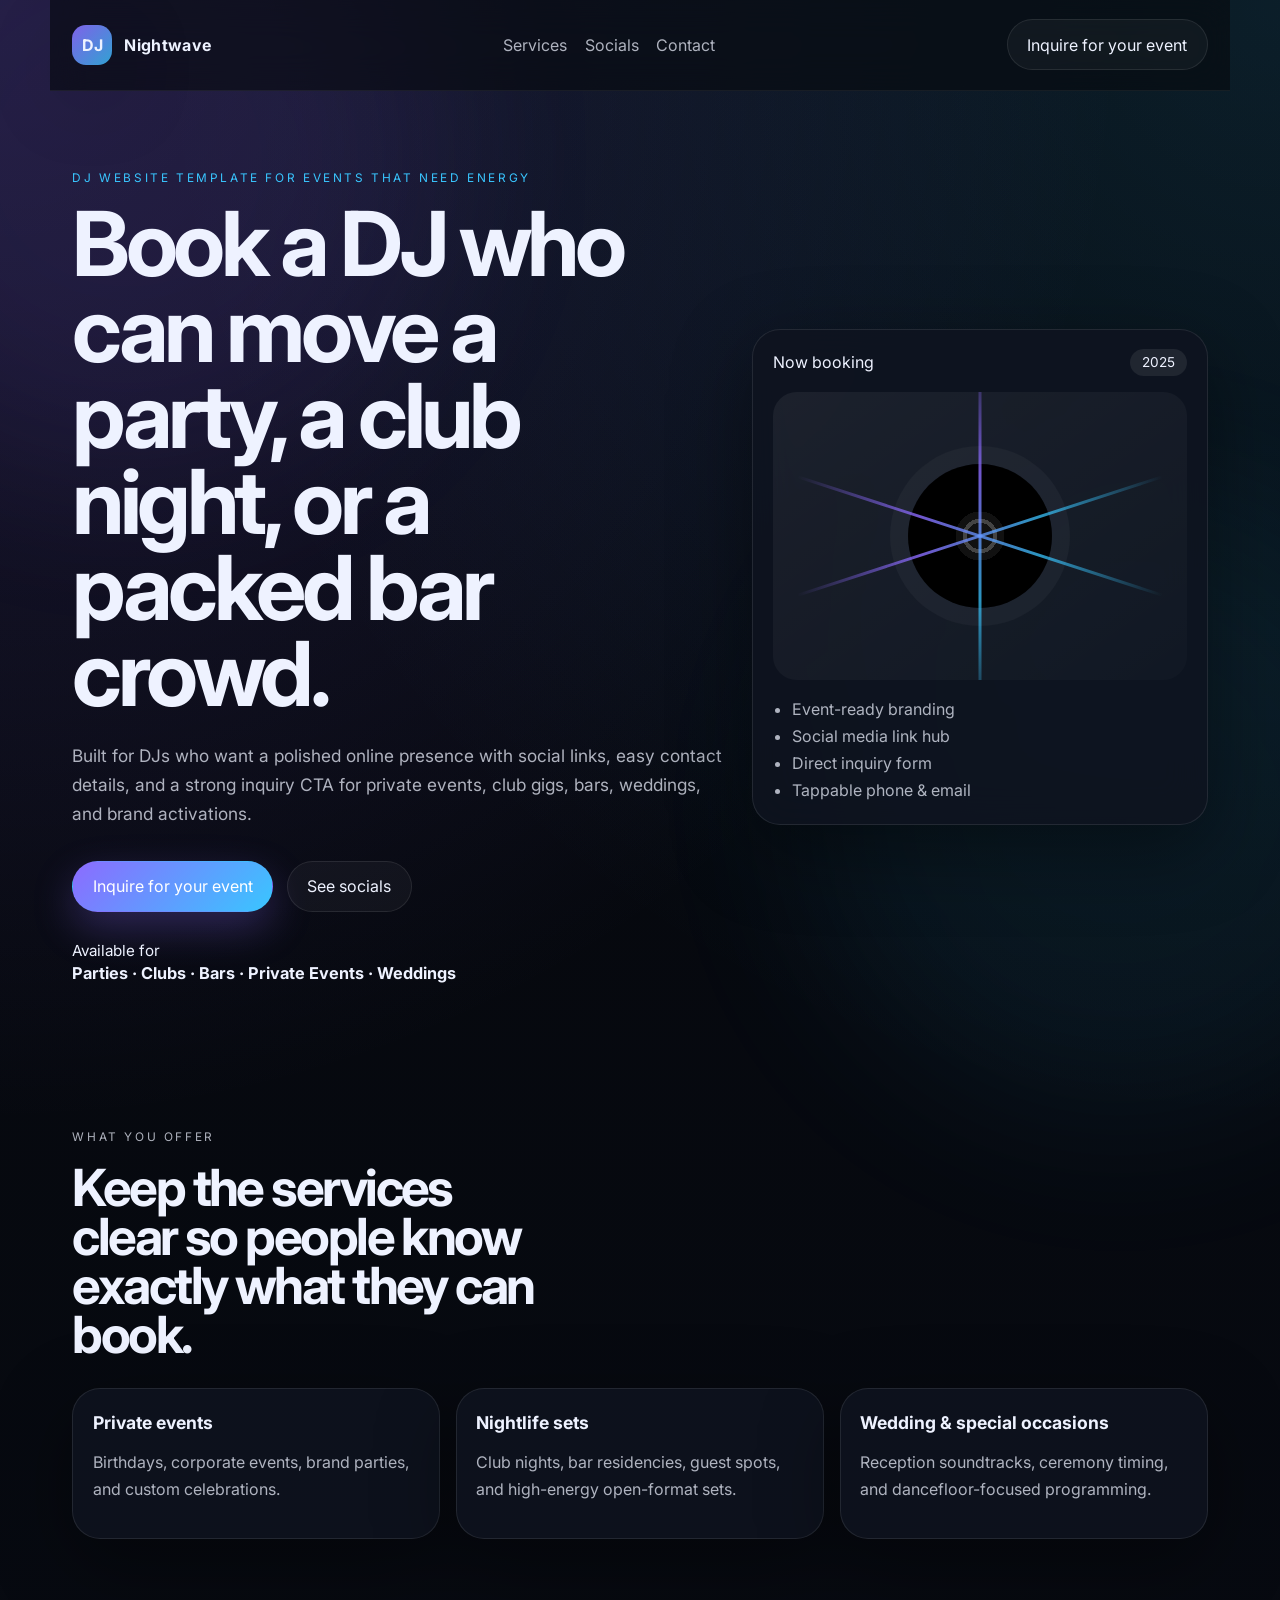
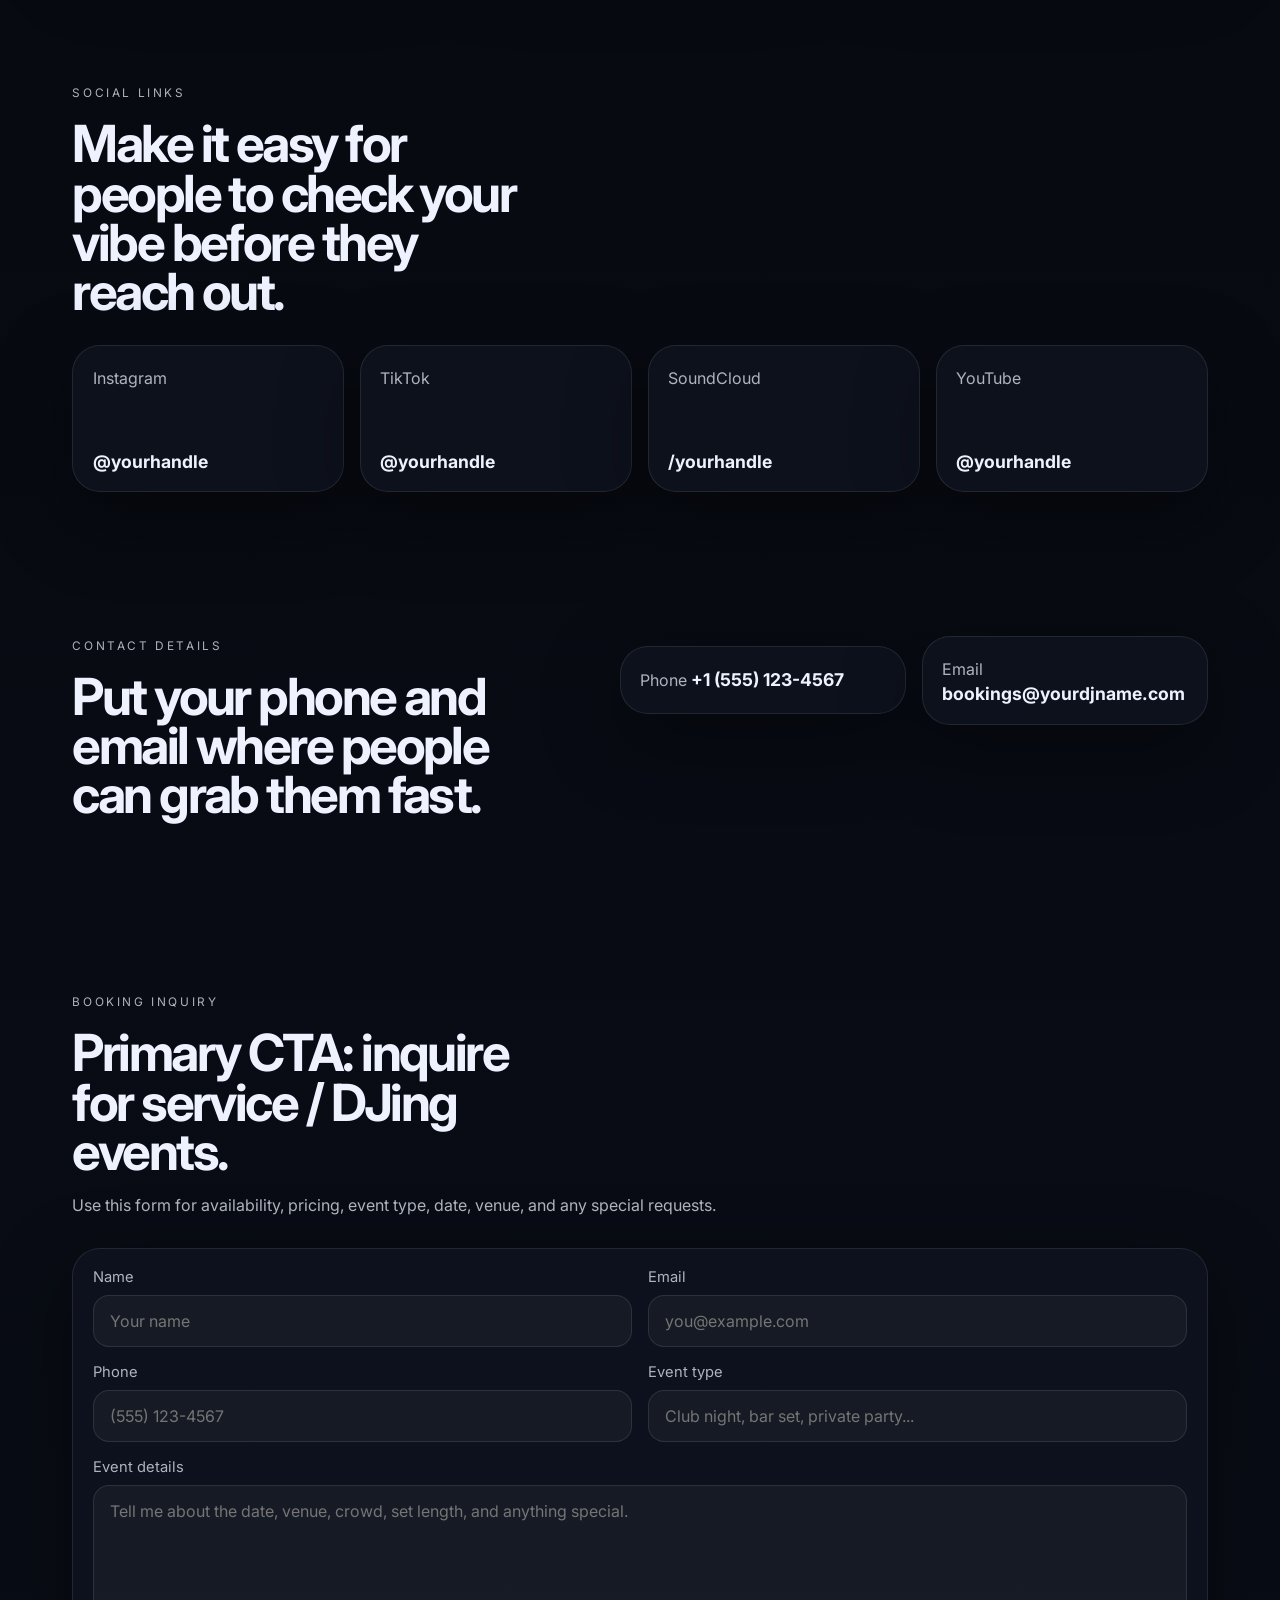
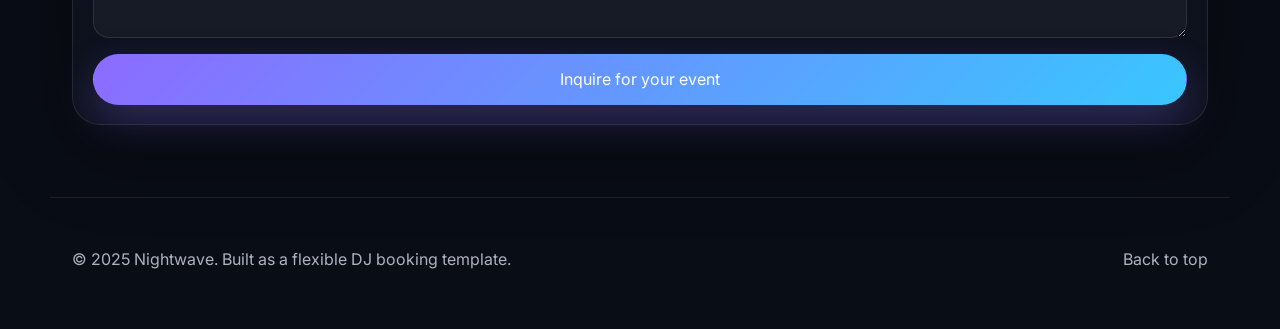
==== index.html @ b95b3cf1 "feat: create dj booking template" ====
<!doctype html>
<html lang="en">
  <head>
    <meta charset="UTF-8" />
    <meta name="viewport" content="width=device-width, initial-scale=1.0" />
    <title>DJ Booking Template | Events, Clubs, Bars & Private Parties</title>
    <meta
      name="description"
      content="A sleek, high-converting DJ website template for parties, clubs, bars, weddings, and private events. Show your socials, services, contact details, and inquiry form."
    />
    <meta property="og:title" content="DJ Booking Template" />
    <meta
      property="og:description"
      content="A premium, motion-friendly website template for DJs booking parties, clubs, bars, and private events."
    />
    <meta property="og:type" content="website" />
    <meta name="theme-color" content="#0b0d12" />
    <link rel="preconnect" href="https://fonts.googleapis.com" />
    <link rel="preconnect" href="https://fonts.gstatic.com" crossorigin />
    <link
      href="https://fonts.googleapis.com/css2?family=Inter:wght@400;500;600;700;800&display=swap"
      rel="stylesheet"
    />
    <link rel="stylesheet" href="styles.css" />
    <script defer src="main.js"></script>
  </head>
  <body>
    <div class="bg-orb orb-a"></div>
    <div class="bg-orb orb-b"></div>

    <header class="site-header">
      <a class="brand" href="#top" aria-label="DJ booking template home">
        <span class="brand-mark">DJ</span>
        <span class="brand-text">Nightwave</span>
      </a>
      <nav class="nav">
        <a href="#services">Services</a>
        <a href="#socials">Socials</a>
        <a href="#contact">Contact</a>
      </nav>
      <a class="btn btn-ghost" href="#contact">Inquire for your event</a>
    </header>

    <main id="top">
      <section class="hero section reveal">
        <div class="hero-copy">
          <p class="eyebrow">DJ website template for events that need energy</p>
          <h1>Book a DJ who can move a party, a club night, or a packed bar crowd.</h1>
          <p class="lede">
            Built for DJs who want a polished online presence with social links,
            easy contact details, and a strong inquiry CTA for private events,
            club gigs, bars, weddings, and brand activations.
          </p>
          <div class="hero-actions">
            <a class="btn btn-primary" href="#contact">Inquire for your event</a>
            <a class="btn btn-secondary" href="#socials">See socials</a>
          </div>
          <div class="hero-meta">
            <span>Available for</span>
            <strong>Parties · Clubs · Bars · Private Events · Weddings</strong>
          </div>
        </div>

        <aside class="hero-card reveal">
          <div class="card-header">
            <span>Now booking</span>
            <span class="pill">2025</span>
          </div>
          <div class="card-visual" aria-hidden="true">
            <div class="vinyl"></div>
            <div class="wave wave-1"></div>
            <div class="wave wave-2"></div>
            <div class="wave wave-3"></div>
          </div>
          <ul class="card-list">
            <li>Event-ready branding</li>
            <li>Social media link hub</li>
            <li>Direct inquiry form</li>
            <li>Tappable phone & email</li>
          </ul>
        </aside>
      </section>

      <section class="section reveal" id="services">
        <div class="section-heading">
          <p class="eyebrow">What you offer</p>
          <h2>Keep the services clear so people know exactly what they can book.</h2>
        </div>
        <div class="grid three-up">
          <article class="feature-card reveal">
            <h3>Private events</h3>
            <p>Birthdays, corporate events, brand parties, and custom celebrations.</p>
          </article>
          <article class="feature-card reveal">
            <h3>Nightlife sets</h3>
            <p>Club nights, bar residencies, guest spots, and high-energy open-format sets.</p>
          </article>
          <article class="feature-card reveal">
            <h3>Wedding & special occasions</h3>
            <p>Reception soundtracks, ceremony timing, and dancefloor-focused programming.</p>
          </article>
        </div>
      </section>

      <section class="section reveal" id="socials">
        <div class="section-heading">
          <p class="eyebrow">Social links</p>
          <h2>Make it easy for people to check your vibe before they reach out.</h2>
        </div>
        <div class="social-grid">
          <a class="social-card reveal" href="https://instagram.com/yourhandle" target="_blank" rel="noreferrer">
            <span>Instagram</span>
            <strong>@yourhandle</strong>
          </a>
          <a class="social-card reveal" href="https://tiktok.com/@yourhandle" target="_blank" rel="noreferrer">
            <span>TikTok</span>
            <strong>@yourhandle</strong>
          </a>
          <a class="social-card reveal" href="https://soundcloud.com/yourhandle" target="_blank" rel="noreferrer">
            <span>SoundCloud</span>
            <strong>/yourhandle</strong>
          </a>
          <a class="social-card reveal" href="https://youtube.com/@yourhandle" target="_blank" rel="noreferrer">
            <span>YouTube</span>
            <strong>@yourhandle</strong>
          </a>
        </div>
      </section>

      <section class="section split reveal">
        <div class="section-heading">
          <p class="eyebrow">Contact details</p>
          <h2>Put your phone and email where people can grab them fast.</h2>
        </div>
        <div class="contact-strip">
          <a class="contact-item" href="tel:+15551234567">
            <span>Phone</span>
            <strong>+1 (555) 123-4567</strong>
          </a>
          <a class="contact-item" href="mailto:bookings@yourdjname.com">
            <span>Email</span>
            <strong>bookings@yourdjname.com</strong>
          </a>
        </div>
      </section>

      <section class="section reveal" id="contact">
        <div class="section-heading">
          <p class="eyebrow">Booking inquiry</p>
          <h2>Primary CTA: inquire for service / DJing events.</h2>
          <p>
            Use this form for availability, pricing, event type, date, venue, and any special requests.
          </p>
        </div>
        <form class="contact-form" action="https://formspree.io/f/your-form-id" method="POST">
          <div class="form-grid">
            <label>
              <span>Name</span>
              <input type="text" name="name" placeholder="Your name" required />
            </label>
            <label>
              <span>Email</span>
              <input type="email" name="email" placeholder="you@example.com" required />
            </label>
            <label>
              <span>Phone</span>
              <input type="tel" name="phone" placeholder="(555) 123-4567" />
            </label>
            <label>
              <span>Event type</span>
              <input type="text" name="event_type" placeholder="Club night, bar set, private party..." required />
            </label>
            <label class="full">
              <span>Event details</span>
              <textarea name="message" rows="6" placeholder="Tell me about the date, venue, crowd, set length, and anything special." required></textarea>
            </label>
          </div>
          <button class="btn btn-primary btn-submit" type="submit">Inquire for your event</button>
        </form>
      </section>
    </main>

    <footer class="site-footer">
      <p>© 2025 Nightwave. Built as a flexible DJ booking template.</p>
      <a href="#top">Back to top</a>
    </footer>
  </body>
</html>
---- styles.css ----
:root {
  --bg: #070a10;
  --bg-soft: #0f1420;
  --panel: rgba(15, 20, 32, 0.84);
  --panel-strong: rgba(19, 26, 42, 0.96);
  --border: rgba(255, 255, 255, 0.09);
  --text: #eef2ff;
  --muted: rgba(238, 242, 255, 0.72);
  --accent: #8c6bff;
  --accent-2: #39c6ff;
  --shadow: 0 24px 80px rgba(0, 0, 0, 0.4);
  --radius-xl: 28px;
  --radius-lg: 20px;
  --radius-md: 16px;
}

* { box-sizing: border-box; }
html { scroll-behavior: smooth; }
body {
  margin: 0;
  font-family: Inter, system-ui, -apple-system, BlinkMacSystemFont, sans-serif;
  color: var(--text);
  background:
    radial-gradient(circle at top left, rgba(140, 107, 255, 0.18), transparent 30%),
    radial-gradient(circle at top right, rgba(57, 198, 255, 0.12), transparent 30%),
    linear-gradient(180deg, #05070c 0%, #090d16 100%);
  min-height: 100vh;
  overflow-x: hidden;
}

a { color: inherit; text-decoration: none; }
button, input, textarea { font: inherit; }

.bg-orb {
  position: fixed;
  inset: auto;
  width: 40rem;
  height: 40rem;
  border-radius: 50%;
  filter: blur(90px);
  opacity: 0.35;
  pointer-events: none;
  z-index: 0;
}
.orb-a { top: -10rem; left: -12rem; background: rgba(140, 107, 255, 0.25); }
.orb-b { bottom: -14rem; right: -10rem; background: rgba(57, 198, 255, 0.18); }

.site-header,
main,
.site-footer {
  position: relative;
  z-index: 1;
}

.site-header {
  max-width: 1180px;
  margin: 0 auto;
  padding: 1.2rem 1.4rem;
  display: flex;
  align-items: center;
  justify-content: space-between;
  gap: 1rem;
  position: sticky;
  top: 0;
  backdrop-filter: blur(18px);
  background: rgba(7, 10, 16, 0.62);
  border-bottom: 1px solid rgba(255,255,255,0.06);
}
.brand {
  display: inline-flex;
  align-items: center;
  gap: 0.75rem;
  font-weight: 700;
  letter-spacing: 0.02em;
}
.brand-mark {
  width: 2.5rem;
  height: 2.5rem;
  display: grid;
  place-items: center;
  border-radius: 14px;
  background: linear-gradient(135deg, rgba(140, 107, 255, 0.9), rgba(57, 198, 255, 0.8));
  box-shadow: var(--shadow);
}
.nav {
  display: flex;
  gap: 1.1rem;
  color: var(--muted);
}
.nav a:hover,
.site-footer a:hover { color: white; }

.section,
.site-footer {
  max-width: 1180px;
  margin: 0 auto;
  padding: 4.5rem 1.4rem;
}
.hero {
  padding-top: 5rem;
  display: grid;
  grid-template-columns: 1.3fr 0.9fr;
  gap: 1.4rem;
  align-items: center;
  min-height: calc(100vh - 90px);
}
.hero-copy h1,
.section-heading h2 {
  margin: 0;
  line-height: 0.96;
  letter-spacing: -0.05em;
}
.hero-copy h1 { font-size: clamp(3rem, 7vw, 6.5rem); max-width: 11ch; }
.section-heading h2 { font-size: clamp(2rem, 4vw, 3.4rem); max-width: 14ch; }
.eyebrow {
  margin: 0 0 1rem;
  text-transform: uppercase;
  letter-spacing: 0.22em;
  font-size: 0.74rem;
  color: var(--accent-2);
}
.lede,
.section-heading p,
.card-list,
.site-footer,
.contact-item span,
.social-card span,
.feature-card p {
  color: var(--muted);
  line-height: 1.7;
}
.lede { max-width: 62ch; font-size: 1.08rem; margin: 1.5rem 0 0; }
.hero-actions {
  display: flex;
  flex-wrap: wrap;
  gap: 0.9rem;
  margin-top: 2rem;
}
.btn {
  display: inline-flex;
  align-items: center;
  justify-content: center;
  min-height: 3.2rem;
  padding: 0.9rem 1.2rem;
  border-radius: 999px;
  border: 1px solid transparent;
  transition: transform 180ms ease, border-color 180ms ease, background 180ms ease;
}
.btn:hover { transform: translateY(-2px); }
.btn-primary {
  background: linear-gradient(135deg, var(--accent), var(--accent-2));
  color: white;
  box-shadow: 0 16px 40px rgba(140, 107, 255, 0.28);
}
.btn-secondary,
.btn-ghost {
  background: rgba(255,255,255,0.04);
  border-color: var(--border);
}
.hero-meta {
  margin-top: 1.8rem;
  display: flex;
  flex-direction: column;
  gap: 0.2rem;
  font-size: 0.95rem;
}
.hero-meta strong { font-size: 1.02rem; }
.hero-card,
.feature-card,
.social-card,
.contact-item,
.contact-form {
  background: var(--panel);
  border: 1px solid var(--border);
  border-radius: var(--radius-xl);
  box-shadow: var(--shadow);
}
.hero-card {
  padding: 1.2rem;
  backdrop-filter: blur(20px);
}
.card-header,
.contact-strip {
  display: flex;
  align-items: center;
  justify-content: space-between;
  gap: 1rem;
}
.pill {
  padding: 0.35rem 0.75rem;
  border-radius: 999px;
  background: rgba(255,255,255,0.08);
  font-size: 0.85rem;
}
.card-visual {
  position: relative;
  height: 18rem;
  margin: 1rem 0;
  border-radius: 24px;
  background: linear-gradient(145deg, rgba(255,255,255,0.06), rgba(255,255,255,0.015));
  overflow: hidden;
}
.vinyl {
  position: absolute;
  inset: 50% auto auto 50%;
  width: 9rem;
  height: 9rem;
  transform: translate(-50%, -50%);
  border-radius: 50%;
  background:
    radial-gradient(circle at center, #111 0 13%, #444 13% 17%, #111 17% 24%, #000 24% 100%);
  box-shadow: 0 0 0 18px rgba(255,255,255,0.035);
}
.wave {
  position: absolute;
  left: 50%;
  top: 50%;
  width: 24rem;
  height: 3px;
  border-radius: 999px;
  background: linear-gradient(90deg, transparent, rgba(140,107,255,0.8), rgba(57,198,255,0.75), transparent);
  transform-origin: center;
  animation: drift 4.8s linear infinite;
}
.wave-1 { transform: translate(-50%, -50%) rotate(18deg); }
.wave-2 { transform: translate(-50%, -50%) rotate(-18deg); animation-delay: -1.4s; }
.wave-3 { transform: translate(-50%, -50%) rotate(90deg); animation-delay: -2.5s; }
.card-list {
  margin: 0;
  padding-left: 1.2rem;
}
.section-heading { margin-bottom: 1.8rem; }
.grid.three-up,
.social-grid {
  display: grid;
  grid-template-columns: repeat(3, minmax(0, 1fr));
  gap: 1rem;
}
.feature-card,
.social-card,
.contact-item {
  padding: 1.2rem;
}
.feature-card h3,
.social-card strong,
.contact-item strong {
  margin: 0.2rem 0 0;
  font-size: 1.1rem;
}
.social-grid { grid-template-columns: repeat(4, minmax(0, 1fr)); }
.social-card { min-height: 9.2rem; display: flex; flex-direction: column; justify-content: space-between; }
.social-card:hover,
.contact-item:hover { border-color: rgba(255,255,255,0.22); transform: translateY(-3px); }
.split { display: grid; grid-template-columns: 0.95fr 1.05fr; gap: 1rem; align-items: start; }
.contact-strip { display: grid; grid-template-columns: repeat(2, minmax(0, 1fr)); gap: 1rem; }
.contact-item {
  display: block;
  transition: transform 180ms ease, border-color 180ms ease;
}
.contact-form { padding: 1.2rem; }
.form-grid {
  display: grid;
  grid-template-columns: repeat(2, minmax(0, 1fr));
  gap: 1rem;
}
label { display: grid; gap: 0.55rem; }
label span { color: var(--muted); font-size: 0.92rem; }
input,
textarea {
  width: 100%;
  border: 1px solid rgba(255,255,255,0.1);
  border-radius: 16px;
  background: rgba(255,255,255,0.04);
  color: var(--text);
  padding: 0.95rem 1rem;
  outline: none;
}
input:focus,
textarea:focus {
  border-color: rgba(57,198,255,0.55);
  box-shadow: 0 0 0 4px rgba(57,198,255,0.12);
}
.full { grid-column: 1 / -1; }
.btn-submit { margin-top: 1rem; width: 100%; }
.site-footer {
  display: flex;
  justify-content: space-between;
  align-items: center;
  gap: 1rem;
  padding-top: 2rem;
  padding-bottom: 2.5rem;
  border-top: 1px solid rgba(255,255,255,0.08);
  color: var(--muted);
}
.reveal {
  opacity: 0;
  transform: translateY(26px);
  transition: opacity 600ms ease, transform 600ms ease;
}
.reveal.is-visible {
  opacity: 1;
  transform: translateY(0);
}
@keyframes drift {
  0% { opacity: 0.2; transform: translate(-50%, -50%) scaleX(0.76) rotate(var(--rot, 0deg)); }
  50% { opacity: 0.9; }
  100% { opacity: 0.15; transform: translate(-50%, -50%) scaleX(1) rotate(var(--rot, 0deg)); }
}

@media (max-width: 980px) {
  .site-header { position: static; flex-wrap: wrap; justify-content: center; }
  .nav { order: 3; width: 100%; justify-content: center; }
  .hero,
  .split,
  .grid.three-up,
  .social-grid,
  .contact-strip,
  .form-grid { grid-template-columns: 1fr; }
  .hero { min-height: auto; padding-top: 2.5rem; }
  .hero-copy h1 { max-width: 100%; }
  .section, .site-footer { padding-inline: 1rem; }
  .site-footer { flex-direction: column; text-align: center; }
}

@media (max-width: 640px) {
  .hero-copy h1 { font-size: clamp(2.7rem, 14vw, 4.5rem); }
  .section-heading h2 { font-size: clamp(1.8rem, 9vw, 2.7rem); }
  .hero-actions { flex-direction: column; }
  .btn { width: 100%; }
  .card-visual { height: 15rem; }
  .nav { gap: 0.7rem; font-size: 0.92rem; }
}

@media (prefers-reduced-motion: reduce) {
  html { scroll-behavior: auto; }
  *, *::before, *::after { animation: none !important; transition: none !important; }
  .reveal { opacity: 1; transform: none; }
}
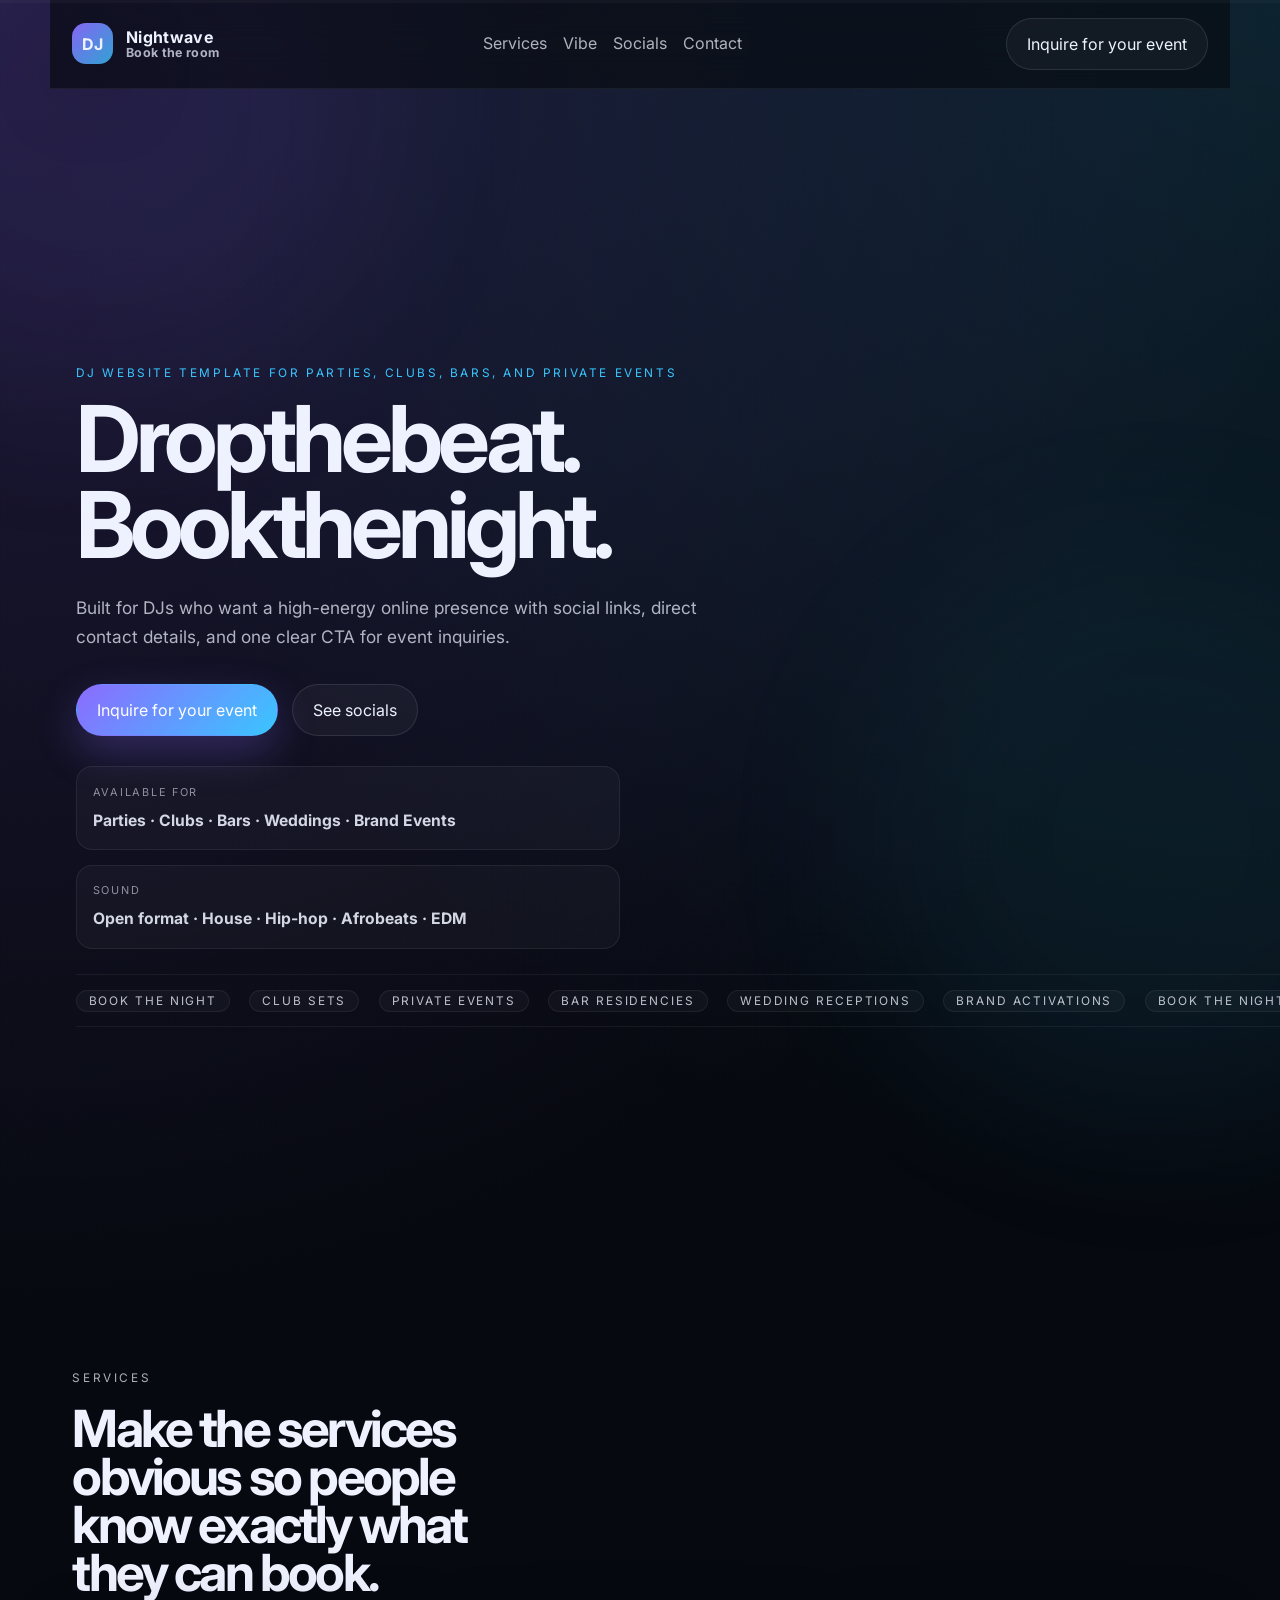
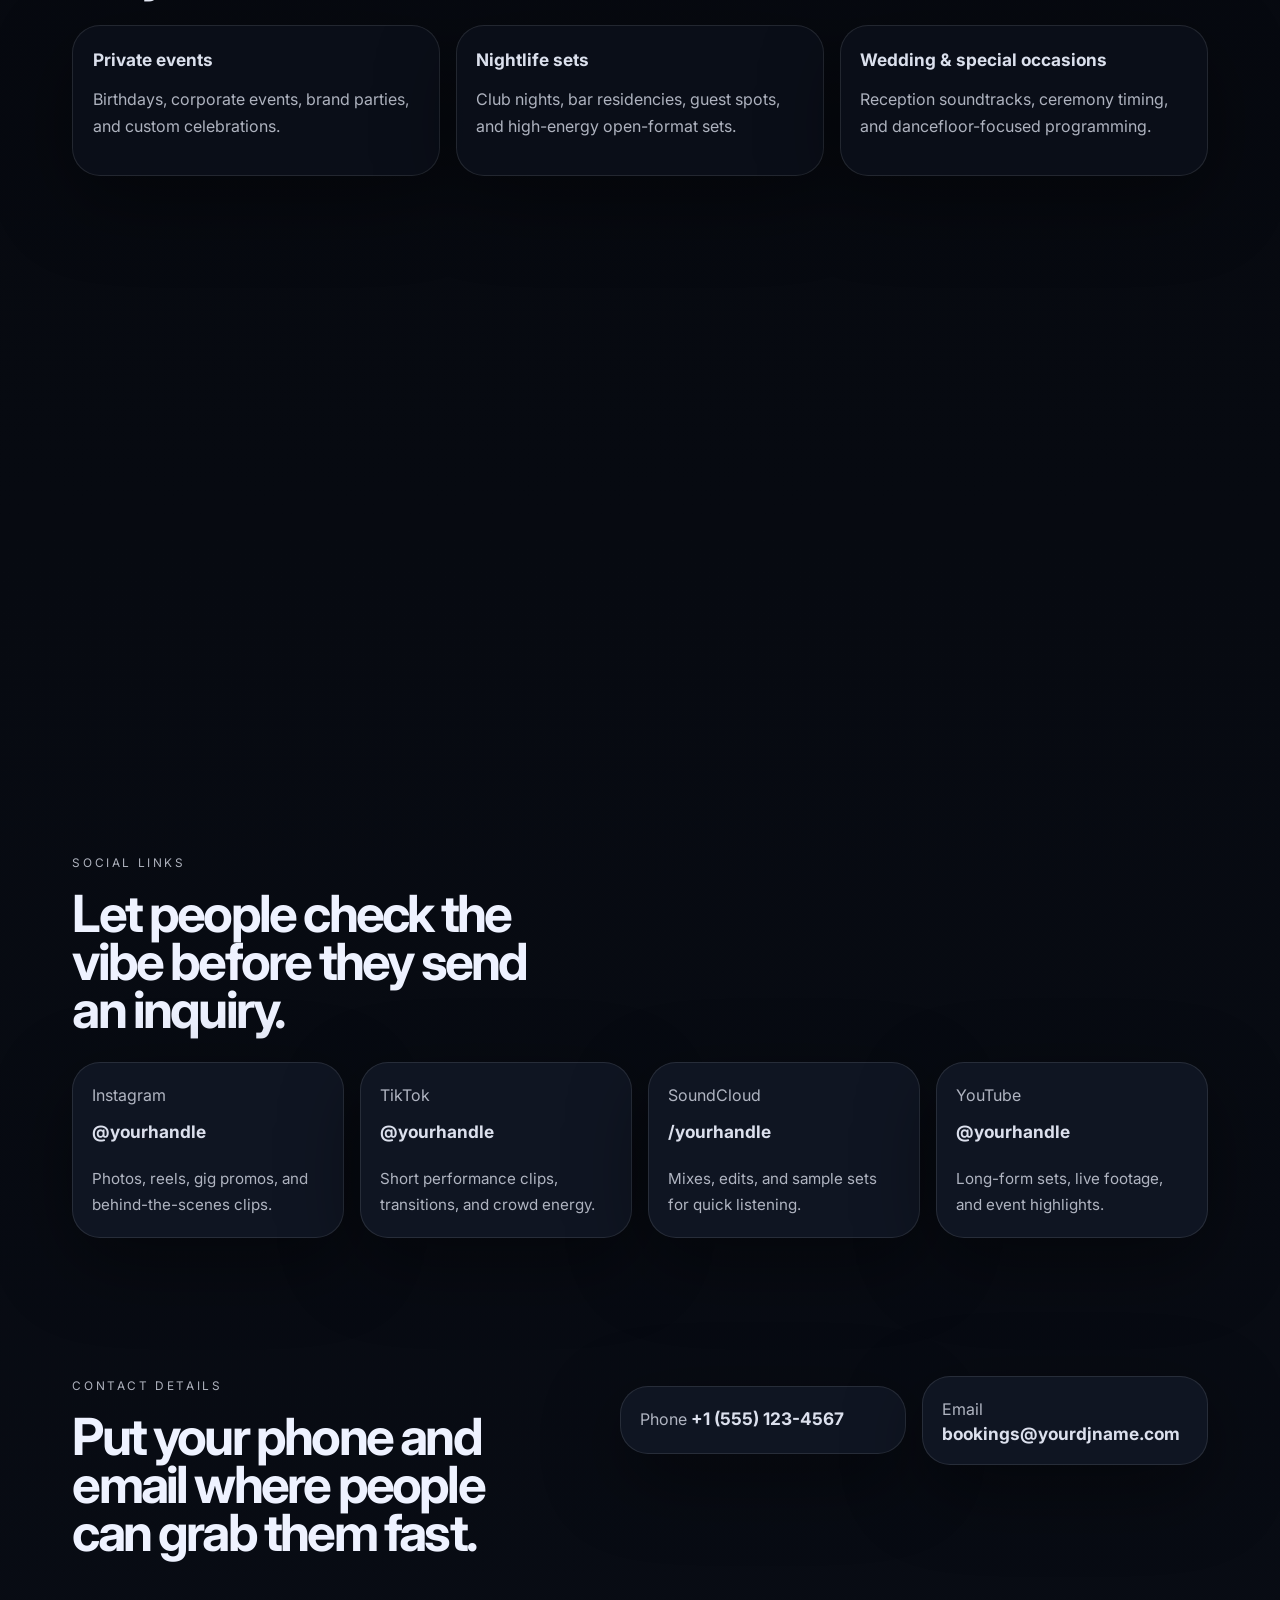
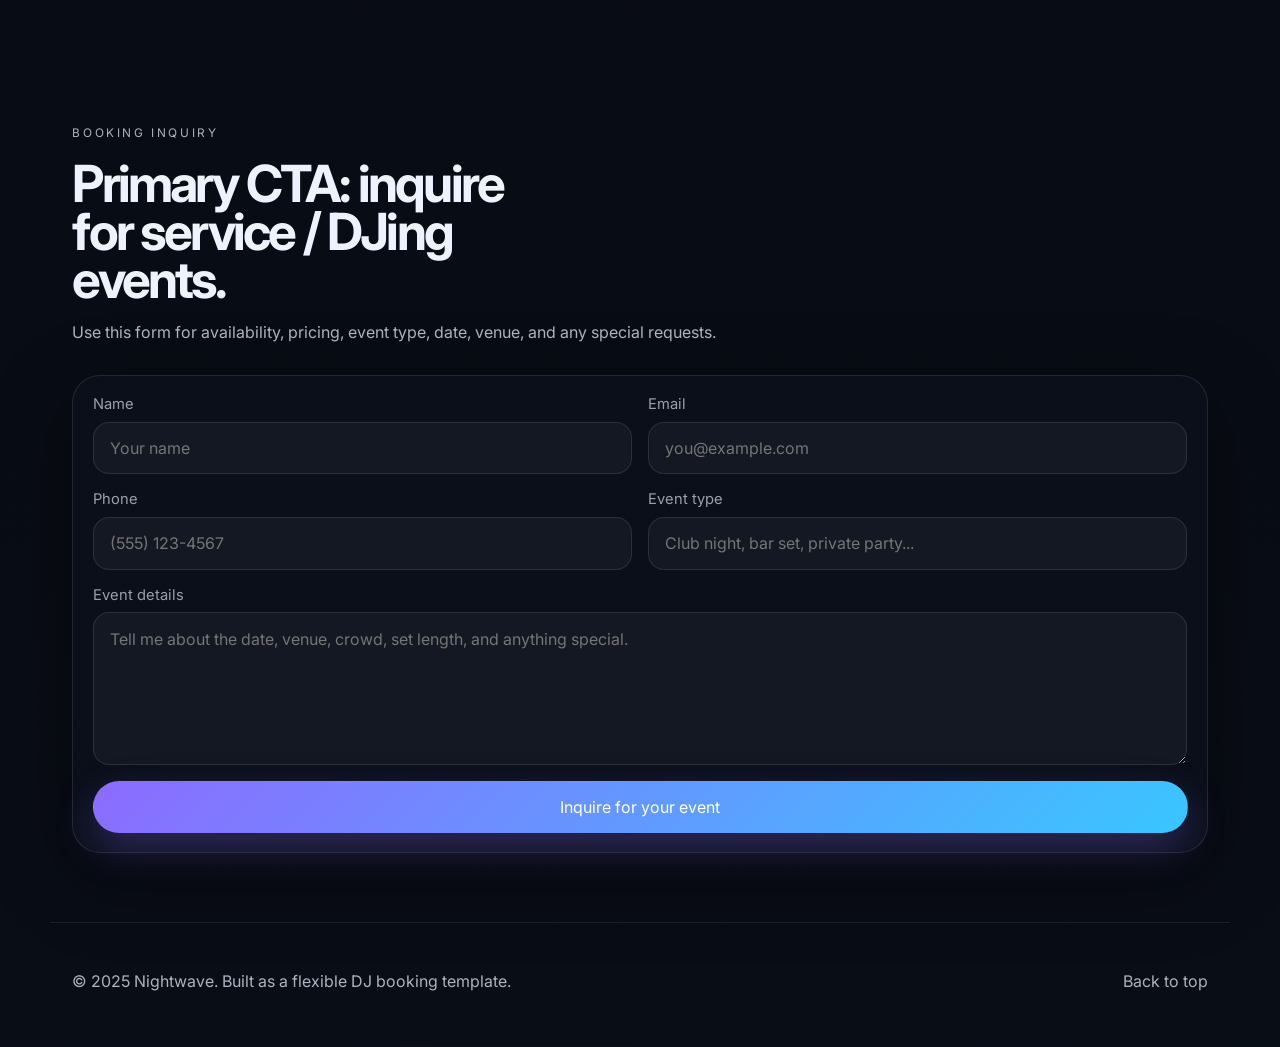
==== commit 2f3ff3d5: "feat: add dj motion polish" ====
--- a/index.html
+++ b/index.html
@@ -6,86 +6,133 @@
     <title>DJ Booking Template | Events, Clubs, Bars & Private Parties</title>
     <meta
       name="description"
-      content="A sleek, high-converting DJ website template for parties, clubs, bars, weddings, and private events. Show your socials, services, contact details, and inquiry form."
+      content="A unique, animated DJ website template for parties, clubs, bars, weddings, and private events. Show your socials, services, contact details, and inquiry form."
     />
     <meta property="og:title" content="DJ Booking Template" />
     <meta
       property="og:description"
-      content="A premium, motion-friendly website template for DJs booking parties, clubs, bars, and private events."
+      content="A premium, motion-rich website template for DJs booking parties, clubs, bars, and private events."
     />
     <meta property="og:type" content="website" />
-    <meta name="theme-color" content="#0b0d12" />
+    <meta name="theme-color" content="#070a10" />
     <link rel="preconnect" href="https://fonts.googleapis.com" />
     <link rel="preconnect" href="https://fonts.gstatic.com" crossorigin />
     <link
-      href="https://fonts.googleapis.com/css2?family=Inter:wght@400;500;600;700;800&display=swap"
+      href="https://fonts.googleapis.com/css2?family=Inter:wght@400;500;600;700;800;900&display=swap"
       rel="stylesheet"
     />
     <link rel="stylesheet" href="styles.css" />
     <script defer src="main.js"></script>
   </head>
   <body>
-    <div class="bg-orb orb-a"></div>
-    <div class="bg-orb orb-b"></div>
+    <div class="progress-bar" aria-hidden="true"><span></span></div>
+    <div class="ambient ambient-a" aria-hidden="true"></div>
+    <div class="ambient ambient-b" aria-hidden="true"></div>
 
     <header class="site-header">
       <a class="brand" href="#top" aria-label="DJ booking template home">
         <span class="brand-mark">DJ</span>
-        <span class="brand-text">Nightwave</span>
+        <span class="brand-copy">
+          <strong>Nightwave</strong>
+          <span>Book the room</span>
+        </span>
       </a>
-      <nav class="nav">
+
+      <nav class="nav" aria-label="Primary">
         <a href="#services">Services</a>
+        <a href="#vibe">Vibe</a>
         <a href="#socials">Socials</a>
         <a href="#contact">Contact</a>
       </nav>
+
       <a class="btn btn-ghost" href="#contact">Inquire for your event</a>
     </header>
 
     <main id="top">
-      <section class="hero section reveal">
+      <section class="hero section reveal" data-hero>
         <div class="hero-copy">
-          <p class="eyebrow">DJ website template for events that need energy</p>
-          <h1>Book a DJ who can move a party, a club night, or a packed bar crowd.</h1>
+          <p class="eyebrow">DJ website template for parties, clubs, bars, and private events</p>
+          <h1 data-split-text>Drop the beat. Book the night.</h1>
           <p class="lede">
-            Built for DJs who want a polished online presence with social links,
-            easy contact details, and a strong inquiry CTA for private events,
-            club gigs, bars, weddings, and brand activations.
+            Built for DJs who want a high-energy online presence with social links,
+            direct contact details, and one clear CTA for event inquiries.
           </p>
+
           <div class="hero-actions">
-            <a class="btn btn-primary" href="#contact">Inquire for your event</a>
-            <a class="btn btn-secondary" href="#socials">See socials</a>
-          </div>
+            <a class="btn btn-primary magnetic" href="#contact">Inquire for your event</a>
+            <a class="btn btn-secondary magnetic" href="#socials">See socials</a>
+          </div>
+
           <div class="hero-meta">
-            <span>Available for</span>
-            <strong>Parties · Clubs · Bars · Private Events · Weddings</strong>
-          </div>
-        </div>
-
-        <aside class="hero-card reveal">
-          <div class="card-header">
-            <span>Now booking</span>
+            <div>
+              <span>Available for</span>
+              <strong>Parties · Clubs · Bars · Weddings · Brand Events</strong>
+            </div>
+            <div>
+              <span>Sound</span>
+              <strong>Open format · House · Hip-hop · Afrobeats · EDM</strong>
+            </div>
+          </div>
+
+          <div class="ticker" aria-hidden="true">
+            <div class="ticker-track">
+              <span>Book the night</span>
+              <span>Club sets</span>
+              <span>Private events</span>
+              <span>Bar residencies</span>
+              <span>Wedding receptions</span>
+              <span>Brand activations</span>
+              <span>Book the night</span>
+              <span>Club sets</span>
+              <span>Private events</span>
+              <span>Bar residencies</span>
+              <span>Wedding receptions</span>
+              <span>Brand activations</span>
+            </div>
+          </div>
+        </div>
+
+        <aside class="hero-card reveal" data-spotlight>
+          <div class="card-top">
+            <div>
+              <span class="status-dot"></span>
+              Now booking
+            </div>
             <span class="pill">2025</span>
           </div>
-          <div class="card-visual" aria-hidden="true">
-            <div class="vinyl"></div>
-            <div class="wave wave-1"></div>
-            <div class="wave wave-2"></div>
-            <div class="wave wave-3"></div>
-          </div>
+
+          <div class="deck" aria-hidden="true">
+            <div class="deck-platter"></div>
+            <div class="deck-tonearm"></div>
+            <div class="deck-bars">
+              <span></span><span></span><span></span><span></span><span></span><span></span>
+            </div>
+            <div class="deck-ring"></div>
+            <div class="light light-a"></div>
+            <div class="light light-b"></div>
+          </div>
+
+          <div class="card-badges">
+            <span>Open format</span>
+            <span>Club ready</span>
+            <span>Event friendly</span>
+          </div>
+
           <ul class="card-list">
-            <li>Event-ready branding</li>
             <li>Social media link hub</li>
-            <li>Direct inquiry form</li>
-            <li>Tappable phone & email</li>
+            <li>Fast contact + booking flow</li>
+            <li>Animated, premium nightlife vibe</li>
+            <li>Mobile-first CTA experience</li>
           </ul>
         </aside>
       </section>
 
       <section class="section reveal" id="services">
         <div class="section-heading">
-          <p class="eyebrow">What you offer</p>
-          <h2>Keep the services clear so people know exactly what they can book.</h2>
-        </div>
+          <p class="eyebrow">Services</p>
+          <h2>Make the services obvious so people know exactly what they can book.</h2>
+        </div>
+
         <div class="grid three-up">
           <article class="feature-card reveal">
             <h3>Private events</h3>
@@ -102,42 +149,69 @@
         </div>
       </section>
 
+      <section class="section reveal" id="vibe">
+        <div class="section-heading">
+          <p class="eyebrow">DJ vibe</p>
+          <h2>Use the motion to make the page feel like a live set, not a static flyer.</h2>
+        </div>
+
+        <div class="vibe-grid">
+          <article class="vibe-card reveal">
+            <span>Genres</span>
+            <strong>House · Hip-hop · Afrobeats · EDM · Top 40</strong>
+          </article>
+          <article class="vibe-card reveal">
+            <span>Set style</span>
+            <strong>Open format · Club transitions · Crowd-reading</strong>
+          </article>
+          <article class="vibe-card reveal">
+            <span>Best for</span>
+            <strong>Bars · Lounges · Clubs · Weddings · Private rooms</strong>
+          </article>
+        </div>
+      </section>
+
       <section class="section reveal" id="socials">
         <div class="section-heading">
           <p class="eyebrow">Social links</p>
-          <h2>Make it easy for people to check your vibe before they reach out.</h2>
-        </div>
+          <h2>Let people check the vibe before they send an inquiry.</h2>
+        </div>
+
         <div class="social-grid">
-          <a class="social-card reveal" href="https://instagram.com/yourhandle" target="_blank" rel="noreferrer">
+          <a class="social-card reveal magnetic" href="https://instagram.com/yourhandle" target="_blank" rel="noreferrer">
             <span>Instagram</span>
             <strong>@yourhandle</strong>
-          </a>
-          <a class="social-card reveal" href="https://tiktok.com/@yourhandle" target="_blank" rel="noreferrer">
+            <p>Photos, reels, gig promos, and behind-the-scenes clips.</p>
+          </a>
+          <a class="social-card reveal magnetic" href="https://tiktok.com/@yourhandle" target="_blank" rel="noreferrer">
             <span>TikTok</span>
             <strong>@yourhandle</strong>
-          </a>
-          <a class="social-card reveal" href="https://soundcloud.com/yourhandle" target="_blank" rel="noreferrer">
+            <p>Short performance clips, transitions, and crowd energy.</p>
+          </a>
+          <a class="social-card reveal magnetic" href="https://soundcloud.com/yourhandle" target="_blank" rel="noreferrer">
             <span>SoundCloud</span>
             <strong>/yourhandle</strong>
-          </a>
-          <a class="social-card reveal" href="https://youtube.com/@yourhandle" target="_blank" rel="noreferrer">
+            <p>Mixes, edits, and sample sets for quick listening.</p>
+          </a>
+          <a class="social-card reveal magnetic" href="https://youtube.com/@yourhandle" target="_blank" rel="noreferrer">
             <span>YouTube</span>
             <strong>@yourhandle</strong>
-          </a>
-        </div>
-      </section>
-
-      <section class="section split reveal">
+            <p>Long-form sets, live footage, and event highlights.</p>
+          </a>
+        </div>
+      </section>
+
+      <section class="section split reveal" id="contact-details">
         <div class="section-heading">
           <p class="eyebrow">Contact details</p>
           <h2>Put your phone and email where people can grab them fast.</h2>
         </div>
         <div class="contact-strip">
-          <a class="contact-item" href="tel:+15551234567">
+          <a class="contact-item magnetic" href="tel:+15551234567">
             <span>Phone</span>
             <strong>+1 (555) 123-4567</strong>
           </a>
-          <a class="contact-item" href="mailto:bookings@yourdjname.com">
+          <a class="contact-item magnetic" href="mailto:bookings@yourdjname.com">
             <span>Email</span>
             <strong>bookings@yourdjname.com</strong>
           </a>
@@ -152,6 +226,7 @@
             Use this form for availability, pricing, event type, date, venue, and any special requests.
           </p>
         </div>
+
         <form class="contact-form" action="https://formspree.io/f/your-form-id" method="POST">
           <div class="form-grid">
             <label>
@@ -175,7 +250,7 @@
               <textarea name="message" rows="6" placeholder="Tell me about the date, venue, crowd, set length, and anything special." required></textarea>
             </label>
           </div>
-          <button class="btn btn-primary btn-submit" type="submit">Inquire for your event</button>
+          <button class="btn btn-primary btn-submit magnetic" type="submit">Inquire for your event</button>
         </form>
       </section>
     </main>
--- a/styles.css
+++ b/styles.css
@@ -1,17 +1,20 @@
 :root {
   --bg: #070a10;
   --bg-soft: #0f1420;
-  --panel: rgba(15, 20, 32, 0.84);
-  --panel-strong: rgba(19, 26, 42, 0.96);
-  --border: rgba(255, 255, 255, 0.09);
+  --panel: rgba(12, 17, 27, 0.82);
+  --panel-strong: rgba(16, 22, 36, 0.96);
+  --border: rgba(255, 255, 255, 0.1);
   --text: #eef2ff;
   --muted: rgba(238, 242, 255, 0.72);
   --accent: #8c6bff;
   --accent-2: #39c6ff;
-  --shadow: 0 24px 80px rgba(0, 0, 0, 0.4);
+  --accent-3: #ff4fd8;
+  --shadow: 0 24px 80px rgba(0, 0, 0, 0.42);
   --radius-xl: 28px;
   --radius-lg: 20px;
   --radius-md: 16px;
+  --mx: 50%;
+  --my: 50%;
 }
 
 * { box-sizing: border-box; }
@@ -21,8 +24,8 @@
   font-family: Inter, system-ui, -apple-system, BlinkMacSystemFont, sans-serif;
   color: var(--text);
   background:
-    radial-gradient(circle at top left, rgba(140, 107, 255, 0.18), transparent 30%),
-    radial-gradient(circle at top right, rgba(57, 198, 255, 0.12), transparent 30%),
+    radial-gradient(circle at top left, rgba(140, 107, 255, 0.2), transparent 30%),
+    radial-gradient(circle at top right, rgba(57, 198, 255, 0.14), transparent 28%),
     linear-gradient(180deg, #05070c 0%, #090d16 100%);
   min-height: 100vh;
   overflow-x: hidden;
@@ -31,19 +34,36 @@
 a { color: inherit; text-decoration: none; }
 button, input, textarea { font: inherit; }
 
-.bg-orb {
+.progress-bar {
   position: fixed;
-  inset: auto;
-  width: 40rem;
-  height: 40rem;
+  top: 0;
+  left: 0;
+  width: 100%;
+  height: 3px;
+  z-index: 20;
+  background: rgba(255,255,255,0.03);
+}
+.progress-bar span {
+  display: block;
+  height: 100%;
+  width: 0;
+  background: linear-gradient(90deg, var(--accent), var(--accent-2), var(--accent-3));
+  box-shadow: 0 0 20px rgba(140,107,255,0.4);
+}
+
+.ambient {
+  position: fixed;
+  width: 36rem;
+  height: 36rem;
   border-radius: 50%;
   filter: blur(90px);
-  opacity: 0.35;
+  opacity: 0.34;
   pointer-events: none;
   z-index: 0;
-}
-.orb-a { top: -10rem; left: -12rem; background: rgba(140, 107, 255, 0.25); }
-.orb-b { bottom: -14rem; right: -10rem; background: rgba(57, 198, 255, 0.18); }
+  transform: translate3d(0, 0, 0);
+}
+.ambient-a { top: -11rem; left: -12rem; background: rgba(140, 107, 255, 0.24); }
+.ambient-b { bottom: -14rem; right: -10rem; background: rgba(57, 198, 255, 0.18); }
 
 .site-header,
 main,
@@ -55,7 +75,7 @@
 .site-header {
   max-width: 1180px;
   margin: 0 auto;
-  padding: 1.2rem 1.4rem;
+  padding: 1.1rem 1.4rem;
   display: flex;
   align-items: center;
   justify-content: space-between;
@@ -65,53 +85,95 @@
   backdrop-filter: blur(18px);
   background: rgba(7, 10, 16, 0.62);
   border-bottom: 1px solid rgba(255,255,255,0.06);
+  transition: transform 220ms ease;
 }
 .brand {
   display: inline-flex;
   align-items: center;
-  gap: 0.75rem;
+  gap: 0.8rem;
   font-weight: 700;
   letter-spacing: 0.02em;
 }
 .brand-mark {
-  width: 2.5rem;
-  height: 2.5rem;
+  width: 2.55rem;
+  height: 2.55rem;
   display: grid;
   place-items: center;
   border-radius: 14px;
-  background: linear-gradient(135deg, rgba(140, 107, 255, 0.9), rgba(57, 198, 255, 0.8));
+  background: linear-gradient(135deg, rgba(140, 107, 255, 0.95), rgba(57, 198, 255, 0.8));
   box-shadow: var(--shadow);
 }
+.brand-copy {
+  display: grid;
+  line-height: 1.05;
+}
+.brand-copy strong { font-size: 1rem; }
+.brand-copy span { color: var(--muted); font-size: 0.78rem; }
+
 .nav {
   display: flex;
-  gap: 1.1rem;
+  align-items: center;
+  gap: 1rem;
   color: var(--muted);
 }
-.nav a:hover,
-.site-footer a:hover { color: white; }
+.nav a {
+  position: relative;
+  padding-bottom: 0.15rem;
+}
+.nav a::after {
+  content: '';
+  position: absolute;
+  left: 0;
+  bottom: 0;
+  width: 100%;
+  height: 1px;
+  background: linear-gradient(90deg, transparent, rgba(255,255,255,0.8), transparent);
+  transform: scaleX(0);
+  transform-origin: center;
+  transition: transform 180ms ease;
+}
+.nav a:hover::after { transform: scaleX(1); }
 
 .section,
 .site-footer {
   max-width: 1180px;
   margin: 0 auto;
-  padding: 4.5rem 1.4rem;
+  padding: 4.3rem 1.4rem;
 }
 .hero {
-  padding-top: 5rem;
-  display: grid;
-  grid-template-columns: 1.3fr 0.9fr;
-  gap: 1.4rem;
+  padding-top: 4.6rem;
+  display: grid;
+  grid-template-columns: 1.25fr 0.95fr;
+  gap: 1.2rem;
   align-items: center;
   min-height: calc(100vh - 90px);
+}
+.hero-copy,
+.hero-card,
+.feature-card,
+.vibe-card,
+.social-card,
+.contact-item,
+.contact-form {
+  border-radius: var(--radius-xl);
+  border: 1px solid var(--border);
+  background: var(--panel);
+  box-shadow: var(--shadow);
+}
+.hero-copy {
+  padding: 1.3rem 0.2rem;
+  background: transparent;
+  border: 0;
+  box-shadow: none;
 }
 .hero-copy h1,
 .section-heading h2 {
   margin: 0;
-  line-height: 0.96;
-  letter-spacing: -0.05em;
-}
-.hero-copy h1 { font-size: clamp(3rem, 7vw, 6.5rem); max-width: 11ch; }
-.section-heading h2 { font-size: clamp(2rem, 4vw, 3.4rem); max-width: 14ch; }
+  line-height: 0.94;
+  letter-spacing: -0.055em;
+}
+.hero-copy h1 { font-size: clamp(3.1rem, 7.2vw, 6.8rem); max-width: 11ch; }
+.section-heading h2 { font-size: clamp(2rem, 4vw, 3.45rem); max-width: 14ch; }
 .eyebrow {
   margin: 0 0 1rem;
   text-transform: uppercase;
@@ -122,14 +184,19 @@
 .lede,
 .section-heading p,
 .card-list,
-.site-footer,
 .contact-item span,
 .social-card span,
-.feature-card p {
+.feature-card p,
+.vibe-card span,
+.vibe-card strong,
+.hero-meta span,
+.hero-meta strong,
+.footer-copy,
+.social-card p {
   color: var(--muted);
   line-height: 1.7;
 }
-.lede { max-width: 62ch; font-size: 1.08rem; margin: 1.5rem 0 0; }
+.lede { max-width: 60ch; font-size: 1.08rem; margin: 1.5rem 0 0; }
 .hero-actions {
   display: flex;
   flex-wrap: wrap;
@@ -140,11 +207,11 @@
   display: inline-flex;
   align-items: center;
   justify-content: center;
-  min-height: 3.2rem;
-  padding: 0.9rem 1.2rem;
+  min-height: 3.25rem;
+  padding: 0.95rem 1.25rem;
   border-radius: 999px;
   border: 1px solid transparent;
-  transition: transform 180ms ease, border-color 180ms ease, background 180ms ease;
+  transition: transform 180ms ease, border-color 180ms ease, background 180ms ease, box-shadow 180ms ease;
 }
 .btn:hover { transform: translateY(-2px); }
 .btn-primary {
@@ -157,86 +224,214 @@
   background: rgba(255,255,255,0.04);
   border-color: var(--border);
 }
+.btn-secondary:hover,
+.btn-ghost:hover { border-color: rgba(255,255,255,0.22); }
 .hero-meta {
-  margin-top: 1.8rem;
-  display: flex;
-  flex-direction: column;
-  gap: 0.2rem;
-  font-size: 0.95rem;
-}
-.hero-meta strong { font-size: 1.02rem; }
-.hero-card,
-.feature-card,
-.social-card,
-.contact-item,
-.contact-form {
-  background: var(--panel);
-  border: 1px solid var(--border);
-  border-radius: var(--radius-xl);
-  box-shadow: var(--shadow);
+  margin-top: 1.9rem;
+  display: grid;
+  grid-template-columns: 1fr;
+  gap: 0.9rem;
+  max-width: 34rem;
+}
+.hero-meta div {
+  padding: 0.95rem 1rem;
+  border-radius: var(--radius-md);
+  background: rgba(255,255,255,0.03);
+  border: 1px solid rgba(255,255,255,0.07);
+}
+.hero-meta span,
+.vibe-card span {
+  display: block;
+  text-transform: uppercase;
+  letter-spacing: 0.16em;
+  font-size: 0.68rem;
+  margin-bottom: 0.4rem;
+  color: rgba(238,242,255,0.56);
+}
+.hero-meta strong,
+.vibe-card strong { font-size: 0.98rem; color: rgba(238,242,255,0.88); }
+.ticker {
+  margin-top: 1.6rem;
+  overflow: hidden;
+  padding: 0.85rem 0;
+  border-top: 1px solid rgba(255,255,255,0.06);
+  border-bottom: 1px solid rgba(255,255,255,0.06);
+}
+.ticker-track {
+  display: inline-flex;
+  gap: 1.2rem;
+  white-space: nowrap;
+  animation: marquee 18s linear infinite;
+  text-transform: uppercase;
+  letter-spacing: 0.16em;
+  font-size: 0.74rem;
+  color: rgba(238,242,255,0.78);
+}
+.ticker-track span {
+  padding: 0.2rem 0.75rem;
+  border-radius: 999px;
+  background: rgba(255,255,255,0.03);
+  border: 1px solid rgba(255,255,255,0.06);
 }
 .hero-card {
-  padding: 1.2rem;
+  position: relative;
+  padding: 1.15rem;
   backdrop-filter: blur(20px);
-}
-.card-header,
+  overflow: hidden;
+}
+.hero-card::before {
+  content: '';
+  position: absolute;
+  inset: 0;
+  background: radial-gradient(circle at var(--mx) var(--my), rgba(255,255,255,0.12), transparent 34%);
+  pointer-events: none;
+}
+.card-top,
 .contact-strip {
   display: flex;
   align-items: center;
   justify-content: space-between;
   gap: 1rem;
+}
+.card-top { position: relative; z-index: 1; }
+.card-top > div { display: inline-flex; align-items: center; gap: 0.55rem; color: rgba(238,242,255,0.9); }
+.status-dot {
+  width: 0.62rem;
+  height: 0.62rem;
+  border-radius: 50%;
+  background: #53ffb1;
+  box-shadow: 0 0 18px rgba(83,255,177,0.75);
 }
 .pill {
   padding: 0.35rem 0.75rem;
   border-radius: 999px;
   background: rgba(255,255,255,0.08);
-  font-size: 0.85rem;
-}
-.card-visual {
+  font-size: 0.82rem;
+}
+.deck {
   position: relative;
-  height: 18rem;
-  margin: 1rem 0;
-  border-radius: 24px;
-  background: linear-gradient(145deg, rgba(255,255,255,0.06), rgba(255,255,255,0.015));
+  height: 20rem;
+  margin: 1rem 0 1.15rem;
+  border-radius: 26px;
   overflow: hidden;
-}
-.vinyl {
-  position: absolute;
-  inset: 50% auto auto 50%;
-  width: 9rem;
-  height: 9rem;
+  background:
+    radial-gradient(circle at center, rgba(255,255,255,0.08), transparent 32%),
+    linear-gradient(180deg, rgba(18,25,41,0.95), rgba(8,11,18,0.98));
+}
+.deck::after {
+  content: '';
+  position: absolute;
+  inset: 0;
+  background-image:
+    linear-gradient(rgba(255,255,255,0.03) 1px, transparent 1px),
+    linear-gradient(90deg, rgba(255,255,255,0.03) 1px, transparent 1px);
+  background-size: 30px 30px;
+  opacity: 0.18;
+  pointer-events: none;
+}
+.deck-platter,
+.deck-ring {
+  position: absolute;
+  left: 50%;
+  top: 52%;
   transform: translate(-50%, -50%);
   border-radius: 50%;
+}
+.deck-platter {
+  width: 11rem;
+  height: 11rem;
   background:
-    radial-gradient(circle at center, #111 0 13%, #444 13% 17%, #111 17% 24%, #000 24% 100%);
-  box-shadow: 0 0 0 18px rgba(255,255,255,0.035);
-}
-.wave {
-  position: absolute;
-  left: 50%;
-  top: 50%;
-  width: 24rem;
-  height: 3px;
+    radial-gradient(circle at center, #121212 0 12%, #3f3f3f 12% 16%, #121212 16% 24%, #000 24% 100%);
+  box-shadow: 0 0 0 18px rgba(255,255,255,0.03);
+  animation: spin 18s linear infinite;
+}
+.deck-ring {
+  width: 14rem;
+  height: 14rem;
+  border: 1px solid rgba(255,255,255,0.08);
+  box-shadow: inset 0 0 0 1px rgba(255,255,255,0.03);
+}
+.deck-tonearm {
+  position: absolute;
+  right: 1.9rem;
+  top: 2rem;
+  width: 7rem;
+  height: 0.5rem;
   border-radius: 999px;
-  background: linear-gradient(90deg, transparent, rgba(140,107,255,0.8), rgba(57,198,255,0.75), transparent);
-  transform-origin: center;
-  animation: drift 4.8s linear infinite;
-}
-.wave-1 { transform: translate(-50%, -50%) rotate(18deg); }
-.wave-2 { transform: translate(-50%, -50%) rotate(-18deg); animation-delay: -1.4s; }
-.wave-3 { transform: translate(-50%, -50%) rotate(90deg); animation-delay: -2.5s; }
+  background: linear-gradient(90deg, rgba(255,255,255,0.12), rgba(255,255,255,0.6));
+  transform: rotate(16deg);
+  transform-origin: right center;
+  animation: nod 5.8s ease-in-out infinite;
+}
+.deck-bars {
+  position: absolute;
+  left: 1.1rem;
+  bottom: 1rem;
+  display: flex;
+  align-items: end;
+  gap: 0.42rem;
+  height: 5.5rem;
+}
+.deck-bars span {
+  width: 0.5rem;
+  border-radius: 999px;
+  background: linear-gradient(180deg, var(--accent-2), var(--accent), var(--accent-3));
+  box-shadow: 0 0 18px rgba(57,198,255,0.35);
+  animation: bounce 1.2s ease-in-out infinite;
+}
+.deck-bars span:nth-child(1) { height: 30%; animation-delay: -0.1s; }
+.deck-bars span:nth-child(2) { height: 72%; animation-delay: -0.35s; }
+.deck-bars span:nth-child(3) { height: 48%; animation-delay: -0.6s; }
+.deck-bars span:nth-child(4) { height: 84%; animation-delay: -0.2s; }
+.deck-bars span:nth-child(5) { height: 56%; animation-delay: -0.45s; }
+.deck-bars span:nth-child(6) { height: 92%; animation-delay: -0.75s; }
+.light {
+  position: absolute;
+  width: 16rem;
+  height: 16rem;
+  border-radius: 50%;
+  filter: blur(30px);
+  opacity: 0.6;
+  mix-blend-mode: screen;
+}
+.light-a { right: -5rem; top: -4rem; background: rgba(140,107,255,0.36); animation: float 8s ease-in-out infinite; }
+.light-b { left: -6rem; bottom: -5rem; background: rgba(57,198,255,0.28); animation: float 9s ease-in-out infinite reverse; }
+.card-badges {
+  display: flex;
+  flex-wrap: wrap;
+  gap: 0.55rem;
+  margin-bottom: 1rem;
+}
+.card-badges span,
+.vibe-card,
+.social-card,
+.contact-item {
+  background: var(--panel-strong);
+}
+.card-badges span {
+  padding: 0.45rem 0.75rem;
+  border-radius: 999px;
+  border: 1px solid rgba(255,255,255,0.08);
+  color: rgba(238,242,255,0.82);
+  font-size: 0.8rem;
+}
 .card-list {
   margin: 0;
   padding-left: 1.2rem;
+  position: relative;
+  z-index: 1;
 }
 .section-heading { margin-bottom: 1.8rem; }
 .grid.three-up,
-.social-grid {
-  display: grid;
-  grid-template-columns: repeat(3, minmax(0, 1fr));
+.social-grid,
+.vibe-grid {
+  display: grid;
   gap: 1rem;
 }
+.grid.three-up { grid-template-columns: repeat(3, minmax(0, 1fr)); }
+.vibe-grid { grid-template-columns: repeat(3, minmax(0, 1fr)); }
 .feature-card,
+.vibe-card,
 .social-card,
 .contact-item {
   padding: 1.2rem;
@@ -245,12 +440,29 @@
 .social-card strong,
 .contact-item strong {
   margin: 0.2rem 0 0;
-  font-size: 1.1rem;
+  font-size: 1.08rem;
+  color: rgba(238,242,255,0.92);
+}
+.vibe-card {
+  min-height: 9rem;
+  display: grid;
+  align-content: start;
 }
 .social-grid { grid-template-columns: repeat(4, minmax(0, 1fr)); }
-.social-card { min-height: 9.2rem; display: flex; flex-direction: column; justify-content: space-between; }
+.social-card {
+  min-height: 11rem;
+  display: flex;
+  flex-direction: column;
+  justify-content: space-between;
+  transition: transform 180ms ease, border-color 180ms ease;
+}
+.social-card p {
+  margin: 1rem 0 0;
+  font-size: 0.95rem;
+}
 .social-card:hover,
-.contact-item:hover { border-color: rgba(255,255,255,0.22); transform: translateY(-3px); }
+.contact-item:hover,
+.vibe-card:hover { border-color: rgba(255,255,255,0.22); transform: translateY(-3px); }
 .split { display: grid; grid-template-columns: 0.95fr 1.05fr; gap: 1rem; align-items: start; }
 .contact-strip { display: grid; grid-template-columns: repeat(2, minmax(0, 1fr)); gap: 1rem; }
 .contact-item {
@@ -264,7 +476,10 @@
   gap: 1rem;
 }
 label { display: grid; gap: 0.55rem; }
-label span { color: var(--muted); font-size: 0.92rem; }
+label span {
+  color: rgba(238,242,255,0.64);
+  font-size: 0.92rem;
+}
 input,
 textarea {
   width: 100%;
@@ -292,6 +507,7 @@
   border-top: 1px solid rgba(255,255,255,0.08);
   color: var(--muted);
 }
+.site-footer a:hover { color: white; }
 .reveal {
   opacity: 0;
   transform: translateY(26px);
@@ -301,33 +517,56 @@
   opacity: 1;
   transform: translateY(0);
 }
-@keyframes drift {
-  0% { opacity: 0.2; transform: translate(-50%, -50%) scaleX(0.76) rotate(var(--rot, 0deg)); }
-  50% { opacity: 0.9; }
-  100% { opacity: 0.15; transform: translate(-50%, -50%) scaleX(1) rotate(var(--rot, 0deg)); }
-}
-
-@media (max-width: 980px) {
-  .site-header { position: static; flex-wrap: wrap; justify-content: center; }
-  .nav { order: 3; width: 100%; justify-content: center; }
+.magnetic {
+  will-change: transform;
+  transform: translate3d(0, 0, 0);
+}
+[data-split-text] {
+  display: inline-block;
+}
+@keyframes marquee {
+  from { transform: translateX(0); }
+  to { transform: translateX(-50%); }
+}
+@keyframes spin {
+  from { transform: translate(-50%, -50%) rotate(0deg); }
+  to { transform: translate(-50%, -50%) rotate(360deg); }
+}
+@keyframes nod {
+  0%, 100% { transform: rotate(16deg); }
+  50% { transform: rotate(22deg); }
+}
+@keyframes bounce {
+  0%, 100% { transform: scaleY(0.75); }
+  50% { transform: scaleY(1.15); }
+}
+@keyframes float {
+  0%, 100% { transform: translate3d(0, 0, 0) scale(1); }
+  50% { transform: translate3d(0, 10px, 0) scale(1.06); }
+}
+
+@media (max-width: 1080px) {
   .hero,
   .split,
   .grid.three-up,
   .social-grid,
+  .vibe-grid,
   .contact-strip,
   .form-grid { grid-template-columns: 1fr; }
   .hero { min-height: auto; padding-top: 2.5rem; }
   .hero-copy h1 { max-width: 100%; }
+  .site-header { flex-wrap: wrap; justify-content: center; }
+  .nav { order: 3; width: 100%; justify-content: center; }
   .section, .site-footer { padding-inline: 1rem; }
   .site-footer { flex-direction: column; text-align: center; }
 }
 
 @media (max-width: 640px) {
-  .hero-copy h1 { font-size: clamp(2.7rem, 14vw, 4.5rem); }
-  .section-heading h2 { font-size: clamp(1.8rem, 9vw, 2.7rem); }
+  .hero-copy h1 { font-size: clamp(2.85rem, 14vw, 4.7rem); }
+  .section-heading h2 { font-size: clamp(1.8rem, 9vw, 2.65rem); }
   .hero-actions { flex-direction: column; }
   .btn { width: 100%; }
-  .card-visual { height: 15rem; }
+  .deck { height: 16rem; }
   .nav { gap: 0.7rem; font-size: 0.92rem; }
 }
 
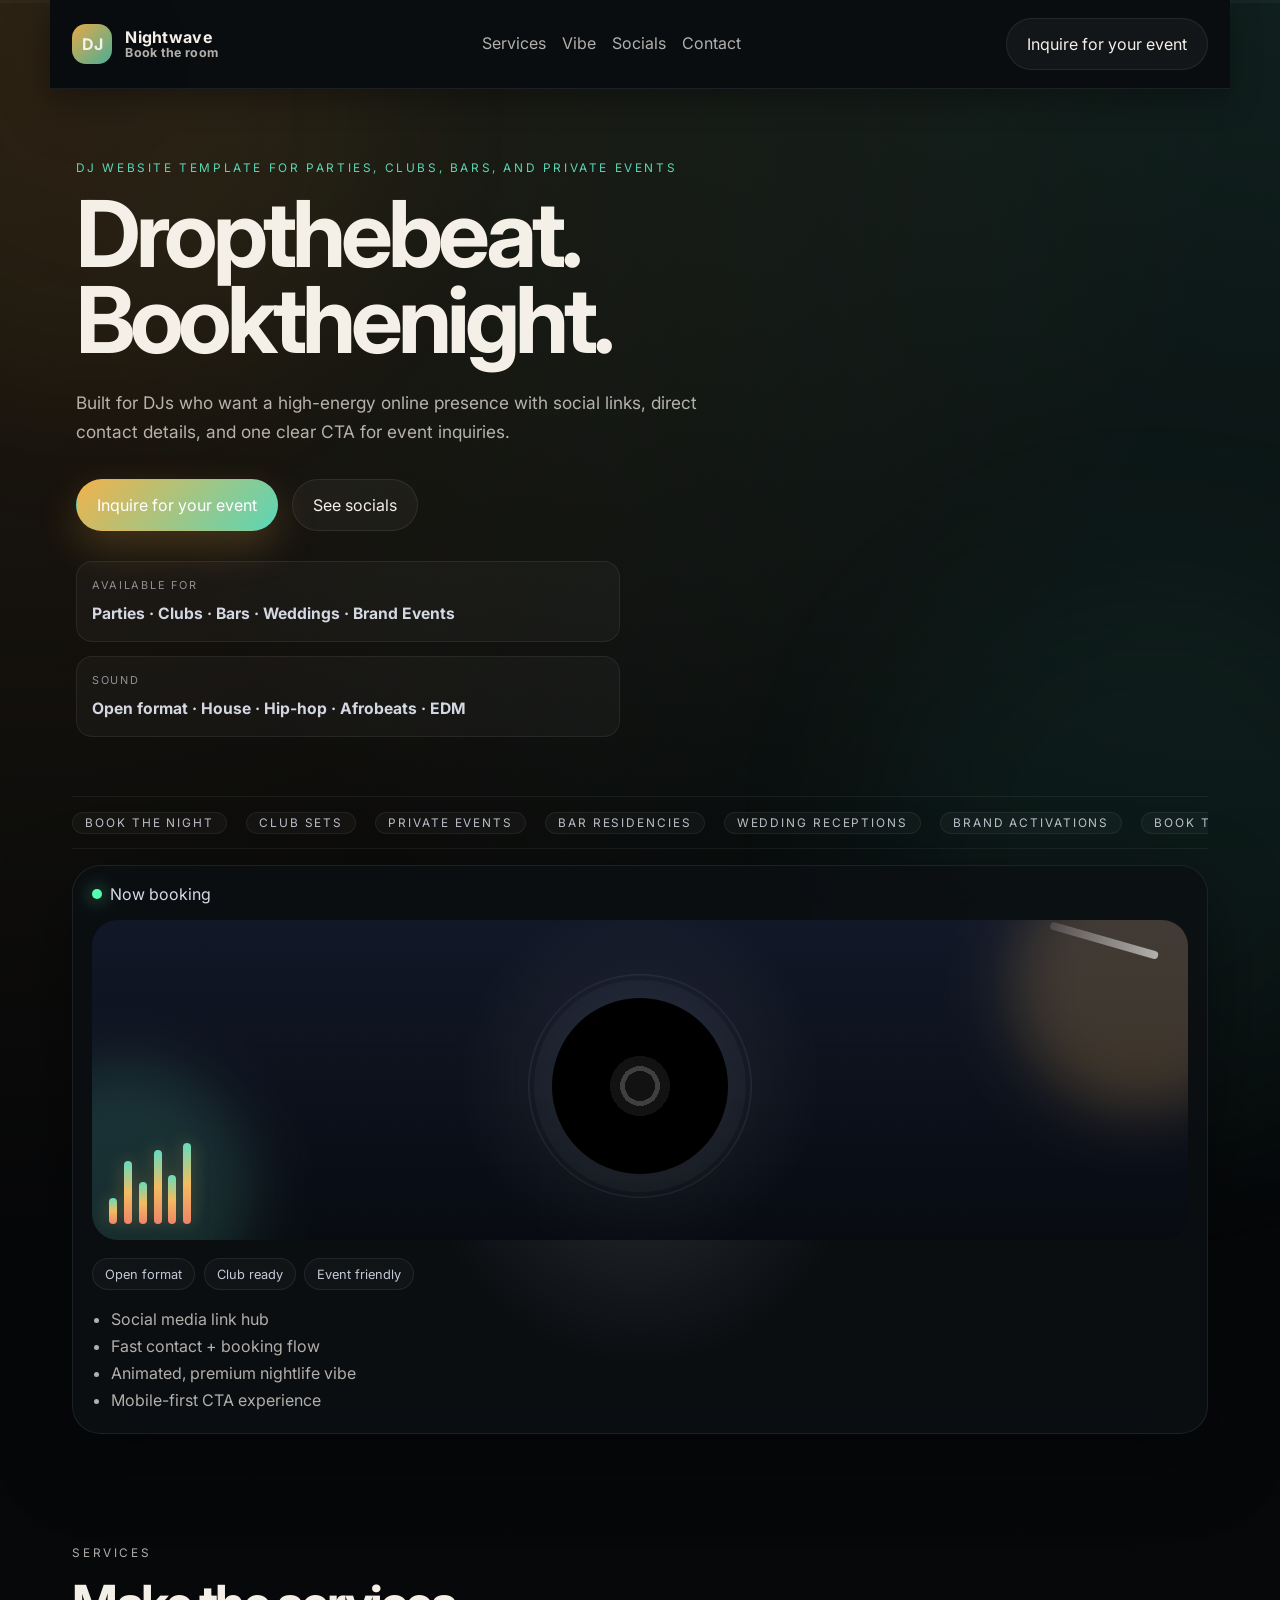
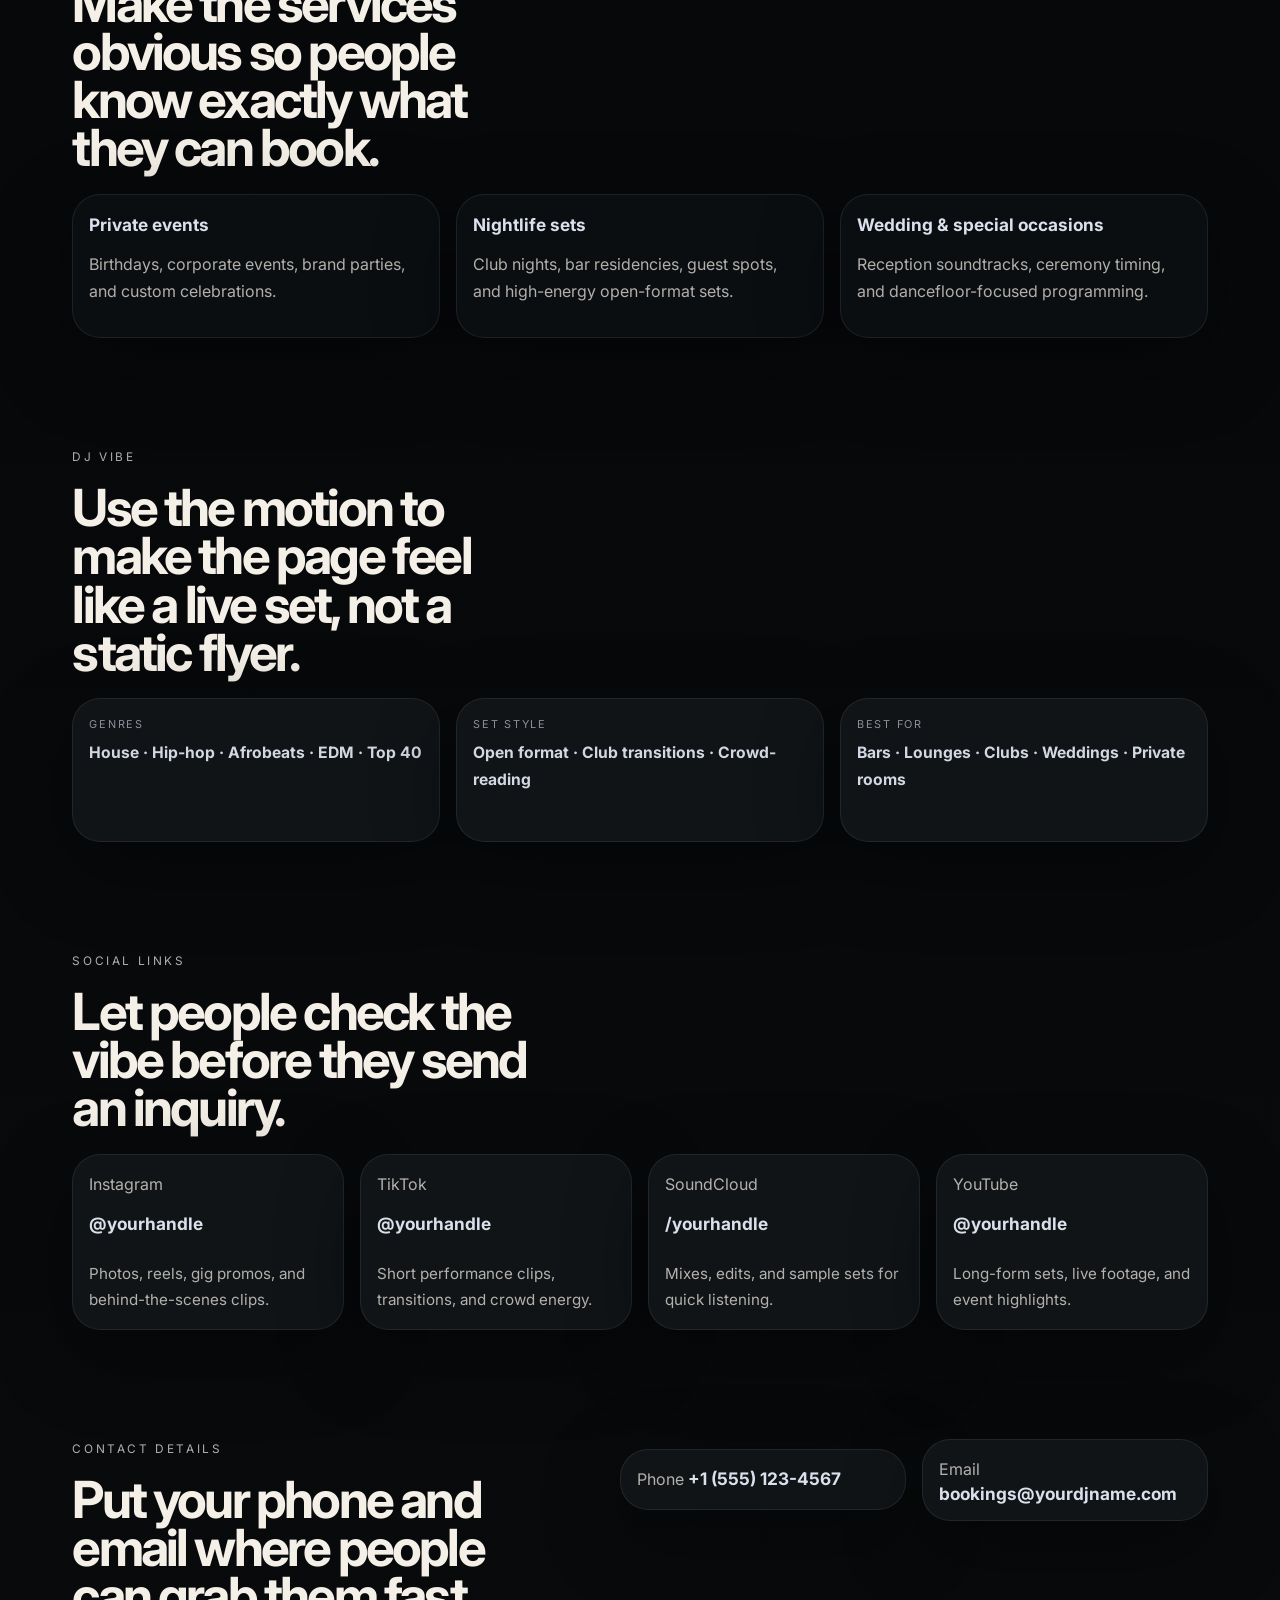
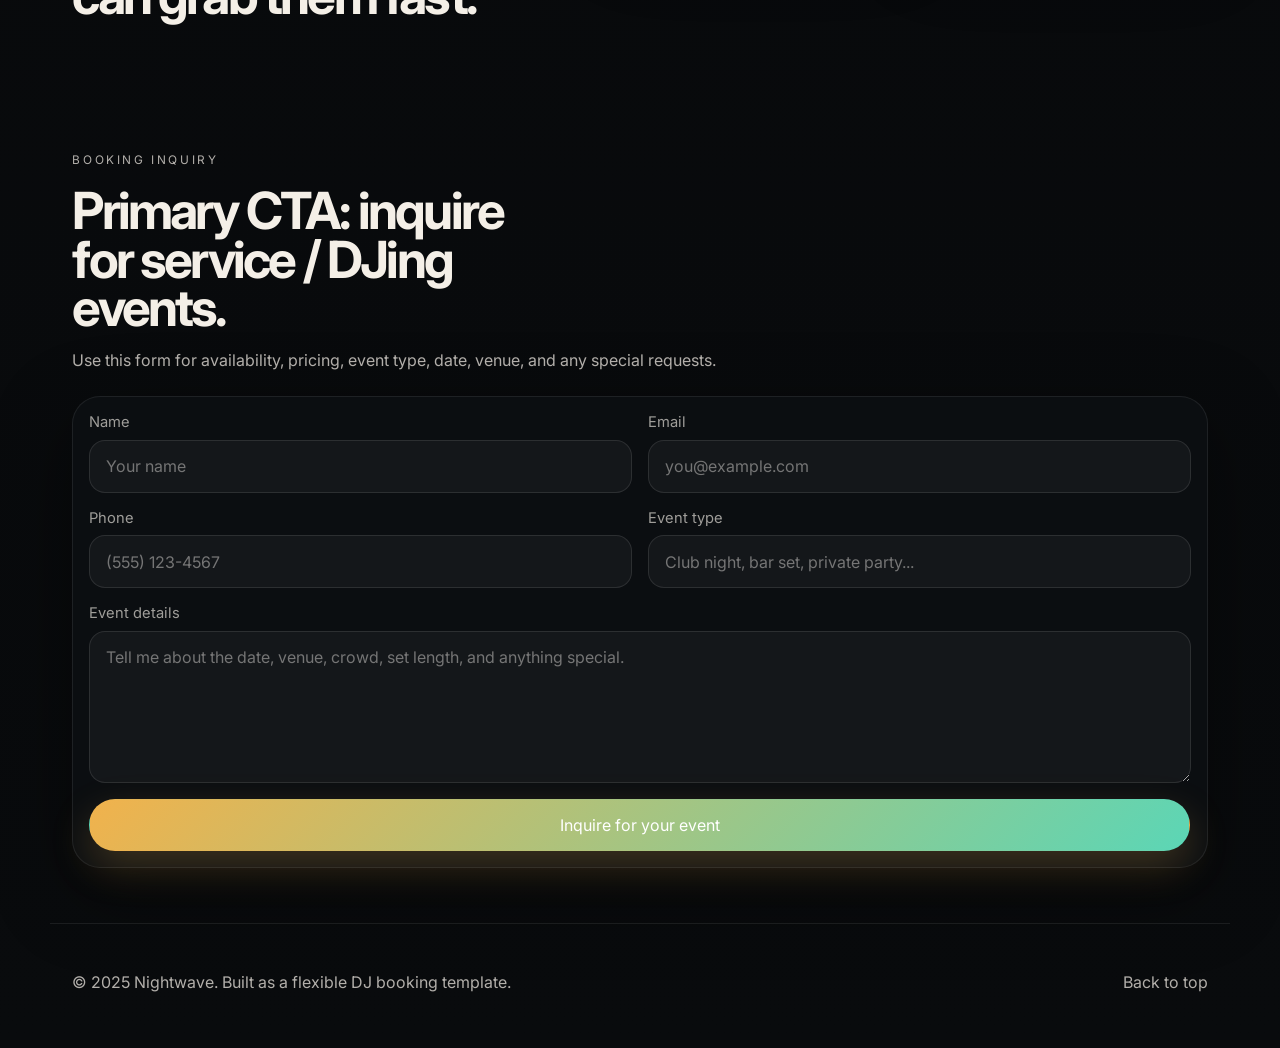
==== commit 03b3a97d: "fix: make booking band full width - Remove the 2025 year pill from the now booking card - Stack the " ====
--- a/index.html
+++ b/index.html
@@ -73,22 +73,22 @@
               <strong>Open format · House · Hip-hop · Afrobeats · EDM</strong>
             </div>
           </div>
-
-          <div class="ticker" aria-hidden="true">
-            <div class="ticker-track">
-              <span>Book the night</span>
-              <span>Club sets</span>
-              <span>Private events</span>
-              <span>Bar residencies</span>
-              <span>Wedding receptions</span>
-              <span>Brand activations</span>
-              <span>Book the night</span>
-              <span>Club sets</span>
-              <span>Private events</span>
-              <span>Bar residencies</span>
-              <span>Wedding receptions</span>
-              <span>Brand activations</span>
-            </div>
+        </div>
+
+        <div class="ticker" aria-hidden="true">
+          <div class="ticker-track">
+            <span>Book the night</span>
+            <span>Club sets</span>
+            <span>Private events</span>
+            <span>Bar residencies</span>
+            <span>Wedding receptions</span>
+            <span>Brand activations</span>
+            <span>Book the night</span>
+            <span>Club sets</span>
+            <span>Private events</span>
+            <span>Bar residencies</span>
+            <span>Wedding receptions</span>
+            <span>Brand activations</span>
           </div>
         </div>
 
@@ -98,7 +98,6 @@
               <span class="status-dot"></span>
               Now booking
             </div>
-            <span class="pill">2025</span>
           </div>
 
           <div class="deck" aria-hidden="true">
@@ -259,5 +258,10 @@
       <p>© 2025 Nightwave. Built as a flexible DJ booking template.</p>
       <a href="#top">Back to top</a>
     </footer>
+
+    <div class="mobile-cta" aria-label="Quick booking actions">
+      <a class="mobile-cta-primary" href="#contact">Inquire for your event</a>
+      <a class="mobile-cta-secondary" href="tel:+15551234567">Call</a>
+    </div>
   </body>
 </html>
--- a/styles.css
+++ b/styles.css
@@ -1,14 +1,14 @@
 :root {
-  --bg: #070a10;
-  --bg-soft: #0f1420;
-  --panel: rgba(12, 17, 27, 0.82);
-  --panel-strong: rgba(16, 22, 36, 0.96);
-  --border: rgba(255, 255, 255, 0.1);
-  --text: #eef2ff;
-  --muted: rgba(238, 242, 255, 0.72);
-  --accent: #8c6bff;
-  --accent-2: #39c6ff;
-  --accent-3: #ff4fd8;
+  --bg: #06080b;
+  --bg-soft: #101418;
+  --panel: rgba(12, 16, 19, 0.86);
+  --panel-strong: rgba(17, 21, 24, 0.96);
+  --border: rgba(255, 255, 255, 0.08);
+  --text: #f4efe7;
+  --muted: rgba(244, 239, 231, 0.72);
+  --accent: #f1b24c;
+  --accent-2: #5bd6b6;
+  --accent-3: #ef6f55;
   --shadow: 0 24px 80px rgba(0, 0, 0, 0.42);
   --radius-xl: 28px;
   --radius-lg: 20px;
@@ -24,9 +24,9 @@
   font-family: Inter, system-ui, -apple-system, BlinkMacSystemFont, sans-serif;
   color: var(--text);
   background:
-    radial-gradient(circle at top left, rgba(140, 107, 255, 0.2), transparent 30%),
-    radial-gradient(circle at top right, rgba(57, 198, 255, 0.14), transparent 28%),
-    linear-gradient(180deg, #05070c 0%, #090d16 100%);
+    radial-gradient(circle at top left, rgba(241, 178, 76, 0.12), transparent 28%),
+    radial-gradient(circle at top right, rgba(91, 214, 182, 0.12), transparent 28%),
+    linear-gradient(180deg, #050608 0%, #090b0d 100%);
   min-height: 100vh;
   overflow-x: hidden;
 }
@@ -48,7 +48,7 @@
   height: 100%;
   width: 0;
   background: linear-gradient(90deg, var(--accent), var(--accent-2), var(--accent-3));
-  box-shadow: 0 0 20px rgba(140,107,255,0.4);
+  box-shadow: 0 0 20px rgba(241, 178, 76, 0.28);
 }
 
 .ambient {
@@ -62,14 +62,18 @@
   z-index: 0;
   transform: translate3d(0, 0, 0);
 }
-.ambient-a { top: -11rem; left: -12rem; background: rgba(140, 107, 255, 0.24); }
-.ambient-b { bottom: -14rem; right: -10rem; background: rgba(57, 198, 255, 0.18); }
+.ambient-a { top: -11rem; left: -12rem; background: rgba(241, 178, 76, 0.16); }
+.ambient-b { bottom: -14rem; right: -10rem; background: rgba(91, 214, 182, 0.16); }
 
 .site-header,
 main,
 .site-footer {
   position: relative;
-  z-index: 1;
+}
+
+main,
+.site-footer {
+  z-index: 0;
 }
 
 .site-header {
@@ -82,9 +86,10 @@
   gap: 1rem;
   position: sticky;
   top: 0;
-  backdrop-filter: blur(18px);
-  background: rgba(7, 10, 16, 0.62);
-  border-bottom: 1px solid rgba(255,255,255,0.06);
+  z-index: 1000;
+  background: #0a0d10;
+  border-bottom: 1px solid rgba(255,255,255,0.08);
+  box-shadow: 0 10px 32px rgba(0, 0, 0, 0.32);
   transition: transform 220ms ease;
 }
 .brand {
@@ -95,12 +100,12 @@
   letter-spacing: 0.02em;
 }
 .brand-mark {
-  width: 2.55rem;
-  height: 2.55rem;
+  width: 2.5rem;
+  height: 2.5rem;
   display: grid;
   place-items: center;
   border-radius: 14px;
-  background: linear-gradient(135deg, rgba(140, 107, 255, 0.95), rgba(57, 198, 255, 0.8));
+  background: linear-gradient(135deg, rgba(241, 178, 76, 0.95), rgba(91, 214, 182, 0.8));
   box-shadow: var(--shadow);
 }
 .brand-copy {
@@ -138,15 +143,15 @@
 .site-footer {
   max-width: 1180px;
   margin: 0 auto;
-  padding: 4.3rem 1.4rem;
+  padding: 3.4rem 1.4rem;
 }
 .hero {
-  padding-top: 4.6rem;
+  padding-top: 3.4rem;
   display: grid;
-  grid-template-columns: 1.25fr 0.95fr;
-  gap: 1.2rem;
-  align-items: center;
-  min-height: calc(100vh - 90px);
+  grid-template-columns: 1fr;
+  gap: 1rem;
+  align-items: stretch;
+  min-height: auto;
 }
 .hero-copy,
 .hero-card,
@@ -161,10 +166,11 @@
   box-shadow: var(--shadow);
 }
 .hero-copy {
-  padding: 1.3rem 0.2rem;
+  padding: 1.1rem 0.2rem;
   background: transparent;
   border: 0;
   box-shadow: none;
+  max-width: none;
 }
 .hero-copy h1,
 .section-heading h2 {
@@ -217,7 +223,7 @@
 .btn-primary {
   background: linear-gradient(135deg, var(--accent), var(--accent-2));
   color: white;
-  box-shadow: 0 16px 40px rgba(140, 107, 255, 0.28);
+  box-shadow: 0 16px 40px rgba(241, 178, 76, 0.22);
 }
 .btn-secondary,
 .btn-ghost {
@@ -234,7 +240,7 @@
   max-width: 34rem;
 }
 .hero-meta div {
-  padding: 0.95rem 1rem;
+  padding: 0.85rem 0.95rem;
   border-radius: var(--radius-md);
   background: rgba(255,255,255,0.03);
   border: 1px solid rgba(255,255,255,0.07);
@@ -253,6 +259,7 @@
 .ticker {
   margin-top: 1.6rem;
   overflow: hidden;
+  width: 100%;
   padding: 0.85rem 0;
   border-top: 1px solid rgba(255,255,255,0.06);
   border-bottom: 1px solid rgba(255,255,255,0.06);
@@ -278,6 +285,7 @@
   padding: 1.15rem;
   backdrop-filter: blur(20px);
   overflow: hidden;
+  width: 100%;
 }
 .hero-card::before {
   content: '';
@@ -376,7 +384,7 @@
   width: 0.5rem;
   border-radius: 999px;
   background: linear-gradient(180deg, var(--accent-2), var(--accent), var(--accent-3));
-  box-shadow: 0 0 18px rgba(57,198,255,0.35);
+  box-shadow: 0 0 18px rgba(241, 178, 76, 0.32);
   animation: bounce 1.2s ease-in-out infinite;
 }
 .deck-bars span:nth-child(1) { height: 30%; animation-delay: -0.1s; }
@@ -394,8 +402,8 @@
   opacity: 0.6;
   mix-blend-mode: screen;
 }
-.light-a { right: -5rem; top: -4rem; background: rgba(140,107,255,0.36); animation: float 8s ease-in-out infinite; }
-.light-b { left: -6rem; bottom: -5rem; background: rgba(57,198,255,0.28); animation: float 9s ease-in-out infinite reverse; }
+.light-a { right: -5rem; top: -4rem; background: rgba(241,178,76,0.36); animation: float 8s ease-in-out infinite; }
+.light-b { left: -6rem; bottom: -5rem; background: rgba(91,214,182,0.28); animation: float 9s ease-in-out infinite reverse; }
 .card-badges {
   display: flex;
   flex-wrap: wrap;
@@ -421,7 +429,7 @@
   position: relative;
   z-index: 1;
 }
-.section-heading { margin-bottom: 1.8rem; }
+.section-heading { margin-bottom: 1.4rem; }
 .grid.three-up,
 .social-grid,
 .vibe-grid {
@@ -434,7 +442,7 @@
 .vibe-card,
 .social-card,
 .contact-item {
-  padding: 1.2rem;
+  padding: 1rem;
 }
 .feature-card h3,
 .social-card strong,
@@ -469,7 +477,7 @@
   display: block;
   transition: transform 180ms ease, border-color 180ms ease;
 }
-.contact-form { padding: 1.2rem; }
+.contact-form { padding: 1rem; }
 .form-grid {
   display: grid;
   grid-template-columns: repeat(2, minmax(0, 1fr));
@@ -477,7 +485,7 @@
 }
 label { display: grid; gap: 0.55rem; }
 label span {
-  color: rgba(238,242,255,0.64);
+  color: rgba(244, 239, 231, 0.64);
   font-size: 0.92rem;
 }
 input,
@@ -492,8 +500,8 @@
 }
 input:focus,
 textarea:focus {
-  border-color: rgba(57,198,255,0.55);
-  box-shadow: 0 0 0 4px rgba(57,198,255,0.12);
+  border-color: rgba(91, 214, 182, 0.55);
+  box-shadow: 0 0 0 4px rgba(91, 214, 182, 0.16);
 }
 .full { grid-column: 1 / -1; }
 .btn-submit { margin-top: 1rem; width: 100%; }
@@ -561,13 +569,263 @@
   .site-footer { flex-direction: column; text-align: center; }
 }
 
-@media (max-width: 640px) {
-  .hero-copy h1 { font-size: clamp(2.85rem, 14vw, 4.7rem); }
-  .section-heading h2 { font-size: clamp(1.8rem, 9vw, 2.65rem); }
-  .hero-actions { flex-direction: column; }
+@media (max-width: 760px) {
+  html,
+  body {
+    width: 100%;
+    max-width: 100%;
+    overflow-x: clip;
+  }
+  main {
+    width: 100%;
+    max-width: 100%;
+    overflow-x: clip;
+  }
+  * {
+    min-width: 0;
+  }
+  .site-header {
+    width: 100%;
+    max-width: 100%;
+    padding: 0.85rem 1rem;
+    justify-content: space-between;
+    gap: 0.65rem;
+  }
+  .brand-copy span,
+  .btn-ghost,
+  .nav {
+    display: none;
+  }
+  .brand-mark {
+    width: 2.15rem;
+    height: 2.15rem;
+    border-radius: 12px;
+  }
+  .hero,
+  .section,
+  .site-footer {
+    width: 100%;
+    max-width: 100%;
+  }
+  .hero {
+    display: flex;
+    flex-direction: column;
+    align-items: stretch;
+    padding-top: 1.4rem;
+    gap: 0.9rem;
+    min-height: auto;
+  }
+  .hero-copy {
+    padding: 0;
+    text-align: center;
+  }
+  .hero-copy h1 {
+    font-size: clamp(2.4rem, 10vw, 3.9rem);
+    max-width: 10ch;
+    margin-inline: auto;
+  }
+  .lede {
+    font-size: 1rem;
+    margin-top: 1.1rem;
+    margin-inline: auto;
+    max-width: 34ch;
+  }
+  .hero-actions {
+    flex-direction: column;
+    gap: 0.7rem;
+    margin-top: 1.4rem;
+  }
   .btn { width: 100%; }
-  .deck { height: 16rem; }
-  .nav { gap: 0.7rem; font-size: 0.92rem; }
+  .hero-meta {
+    margin-top: 1.05rem;
+    gap: 0.65rem;
+    max-width: 100%;
+  }
+  .hero-meta div {
+    text-align: left;
+  }
+  .ticker {
+    width: min(100%, 21rem);
+    display: block;
+    margin: 1rem auto 0;
+    padding: 0.55rem 0;
+    overflow: hidden;
+    border-top-color: rgba(255,255,255,0.05);
+    border-bottom-color: rgba(255,255,255,0.05);
+  }
+  .ticker-track {
+    gap: 0.55rem;
+    font-size: 0.58rem;
+    animation-duration: 22s;
+  }
+  .ticker-track span {
+    padding: 0.15rem 0.55rem;
+  }
+  .hero-card {
+    display: block;
+    width: min(100%, 21rem);
+    margin: 0 auto;
+    padding: 0.9rem;
+    border-radius: 22px;
+    transform: scale(0.94);
+    transform-origin: center top;
+  }
+  .deck {
+    height: 11.5rem;
+    margin: 0.85rem 0 0.95rem;
+  }
+  .deck-platter { width: 6.8rem; height: 6.8rem; }
+  .deck-ring { width: 9.2rem; height: 9.2rem; }
+  .deck-tonearm {
+    width: 4.5rem;
+    right: 1rem;
+    top: 1rem;
+  }
+  .deck-bars {
+    left: 0.75rem;
+    bottom: 0.7rem;
+    height: 4rem;
+    gap: 0.26rem;
+  }
+  .deck-bars span { width: 0.34rem; }
+  .light { width: 9.5rem; height: 9.5rem; filter: blur(18px); }
+  .card-badges { gap: 0.35rem; margin-bottom: 0.7rem; }
+  .card-badges span { font-size: 0.7rem; padding: 0.32rem 0.5rem; }
+  .grid.three-up,
+  .vibe-grid,
+  .social-grid,
+  .contact-strip,
+  .form-grid {
+    grid-template-columns: 1fr;
+  }
+  .contact-strip {
+    display: grid;
+  }
+  .section,
+  .site-footer {
+    padding: 2.35rem 1rem;
+  }
+  .section-heading {
+    margin-bottom: 1.1rem;
+    text-align: center;
+  }
+  .section-heading h2 {
+    font-size: clamp(1.55rem, 7.8vw, 2.25rem);
+    max-width: 14ch;
+    margin-inline: auto;
+  }
+  .section-heading p {
+    max-width: 40ch;
+    margin-inline: auto;
+  }
+  .feature-card,
+  .vibe-card,
+  .social-card,
+  .contact-item,
+  .contact-form {
+    padding: 1rem;
+  }
+  .feature-card,
+  .vibe-card,
+  .social-card,
+  .contact-item,
+  .contact-form,
+  .contact-strip,
+  .grid.three-up,
+  .vibe-grid,
+  .social-grid {
+    width: 100%;
+  }
+  .social-card { min-height: auto; }
+  .contact-form { padding-bottom: 1rem; }
+  .site-footer {
+    padding-bottom: 7rem;
+    gap: 0.5rem;
+    text-align: center;
+  }
+  .mobile-cta {
+    position: fixed;
+    left: 0.75rem;
+    right: 0.75rem;
+    bottom: calc(0.55rem + env(safe-area-inset-bottom));
+    z-index: 30;
+    display: grid;
+    grid-template-columns: 1.55fr 0.8fr;
+    gap: 0.5rem;
+    padding: 0.5rem;
+    border-radius: 18px;
+    background: rgba(8, 11, 18, 0.76);
+    border: 1px solid rgba(255,255,255,0.08);
+    backdrop-filter: blur(16px);
+    box-shadow: 0 16px 45px rgba(0,0,0,0.32);
+  }
+  .mobile-cta a {
+    min-height: 2.7rem;
+    display: inline-flex;
+    align-items: center;
+    justify-content: center;
+    border-radius: 999px;
+    font-size: 0.94rem;
+    font-weight: 700;
+  }
+  .mobile-cta-primary {
+    background: linear-gradient(135deg, var(--accent), var(--accent-2));
+    color: #fff;
+  }
+  .mobile-cta-secondary {
+    background: rgba(255,255,255,0.06);
+    border: 1px solid rgba(255,255,255,0.08);
+  }
+}
+
+@media (max-width: 430px) {
+  .site-header {
+    padding: 0.72rem 0.85rem;
+  }
+  .hero {
+    padding-top: 1rem;
+  }
+  .eyebrow {
+    font-size: 0.66rem;
+    letter-spacing: 0.16em;
+    margin-bottom: 0.75rem;
+  }
+  .hero-copy h1 {
+    font-size: clamp(2.1rem, 10vw, 3.25rem);
+    max-width: 9.3ch;
+    line-height: 0.98;
+  }
+  .lede {
+    font-size: 0.94rem;
+    line-height: 1.6;
+  }
+  .hero-actions {
+    margin-top: 1.1rem;
+  }
+  .hero-meta div {
+    padding: 0.8rem 0.85rem;
+  }
+  .section,
+  .site-footer {
+    padding-top: 2.05rem;
+    padding-bottom: 7rem;
+  }
+  .section-heading h2 {
+    font-size: clamp(1.4rem, 7.8vw, 1.95rem);
+    line-height: 1.02;
+  }
+  .card-list,
+  .social-card p,
+  .feature-card p {
+    font-size: 0.95rem;
+  }
+  .mobile-cta {
+    grid-template-columns: 1.45fr 0.85fr;
+  }
+}
+
+@media (min-width: 761px) {
+  .mobile-cta { display: none; }
 }
 
 @media (prefers-reduced-motion: reduce) {
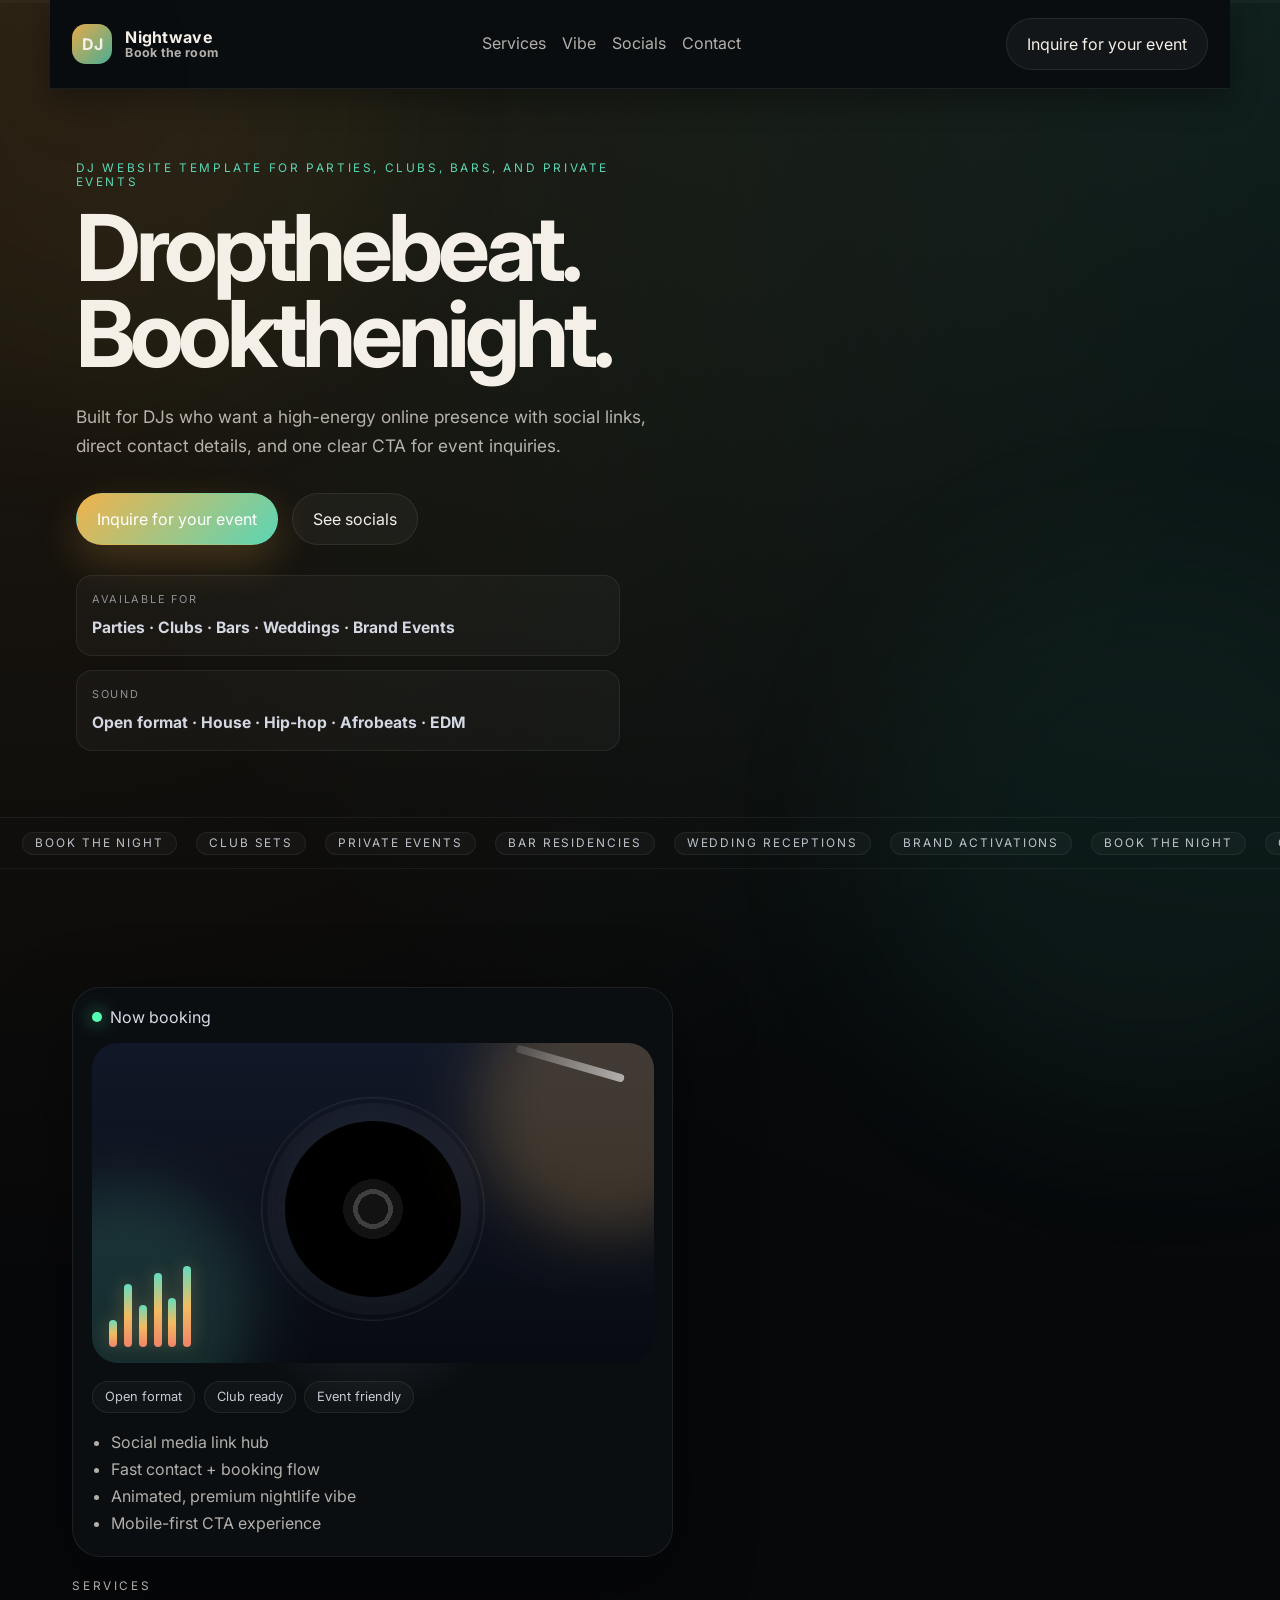
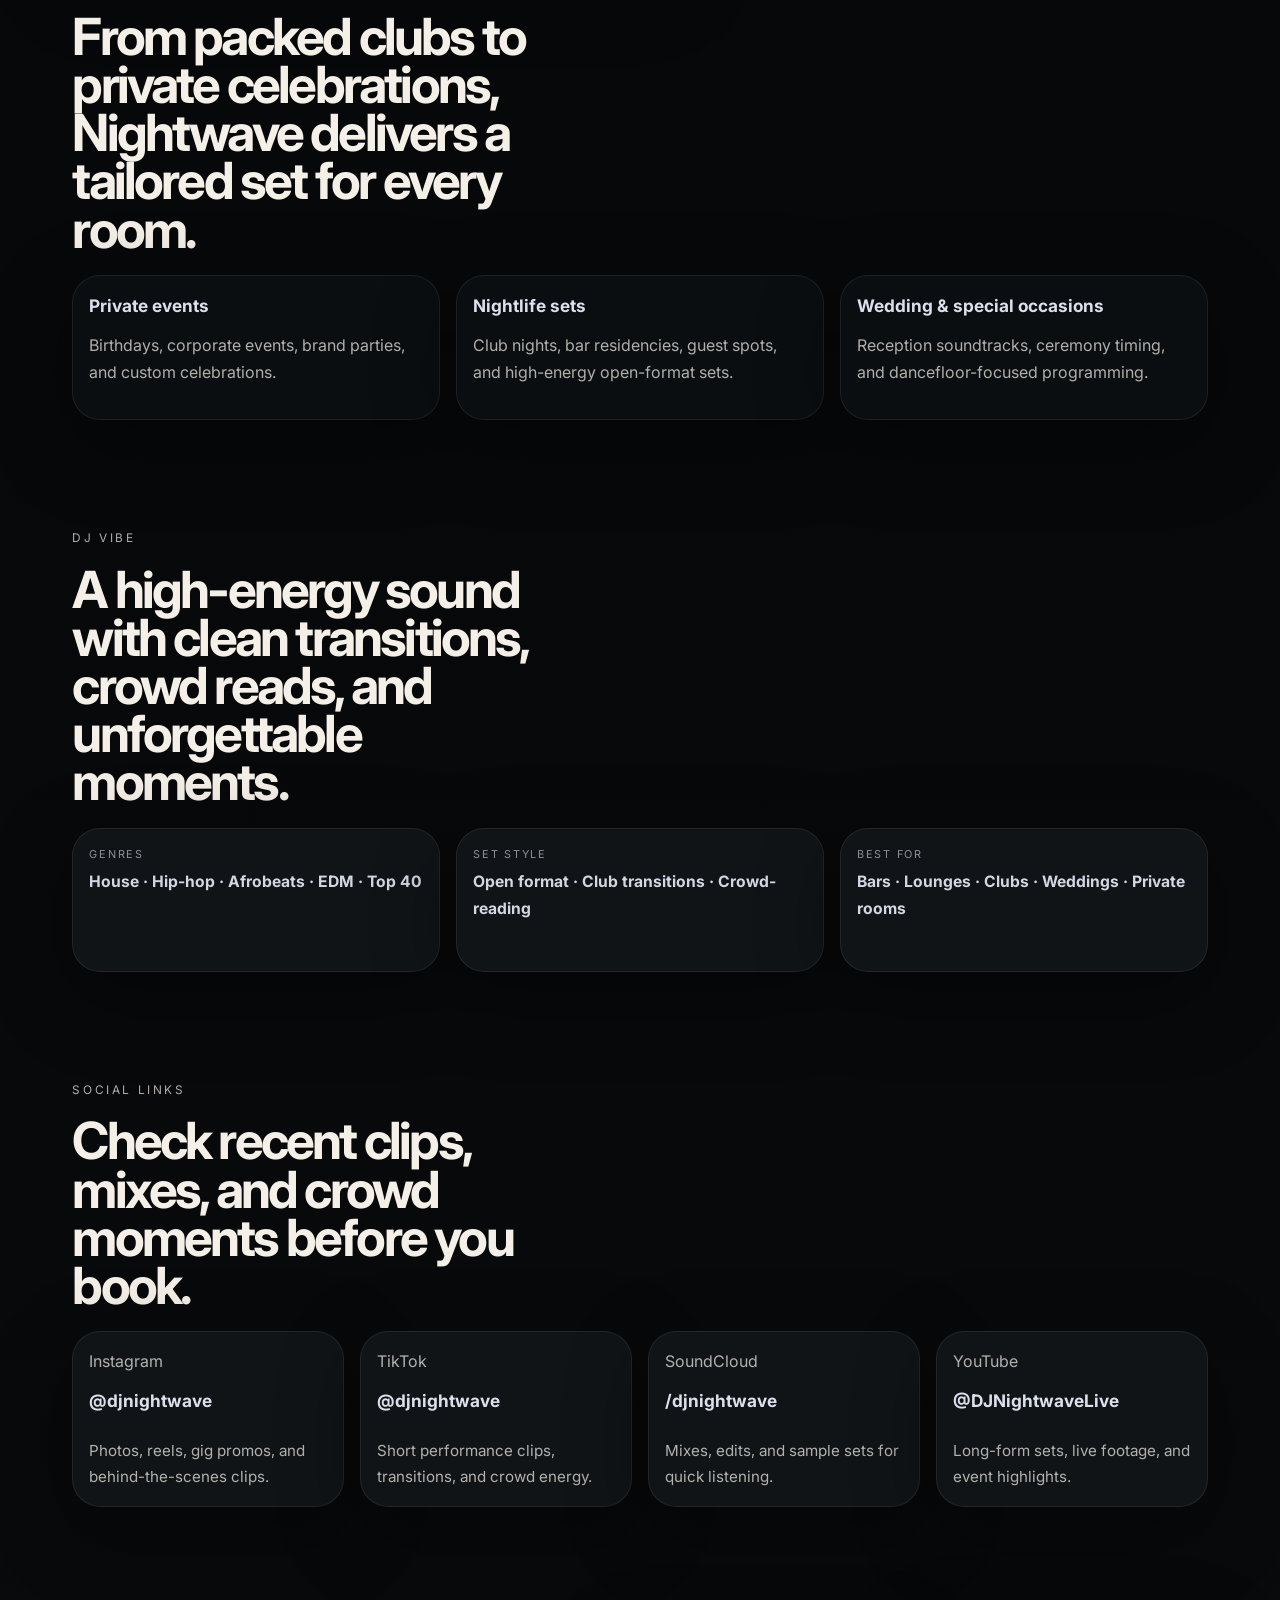
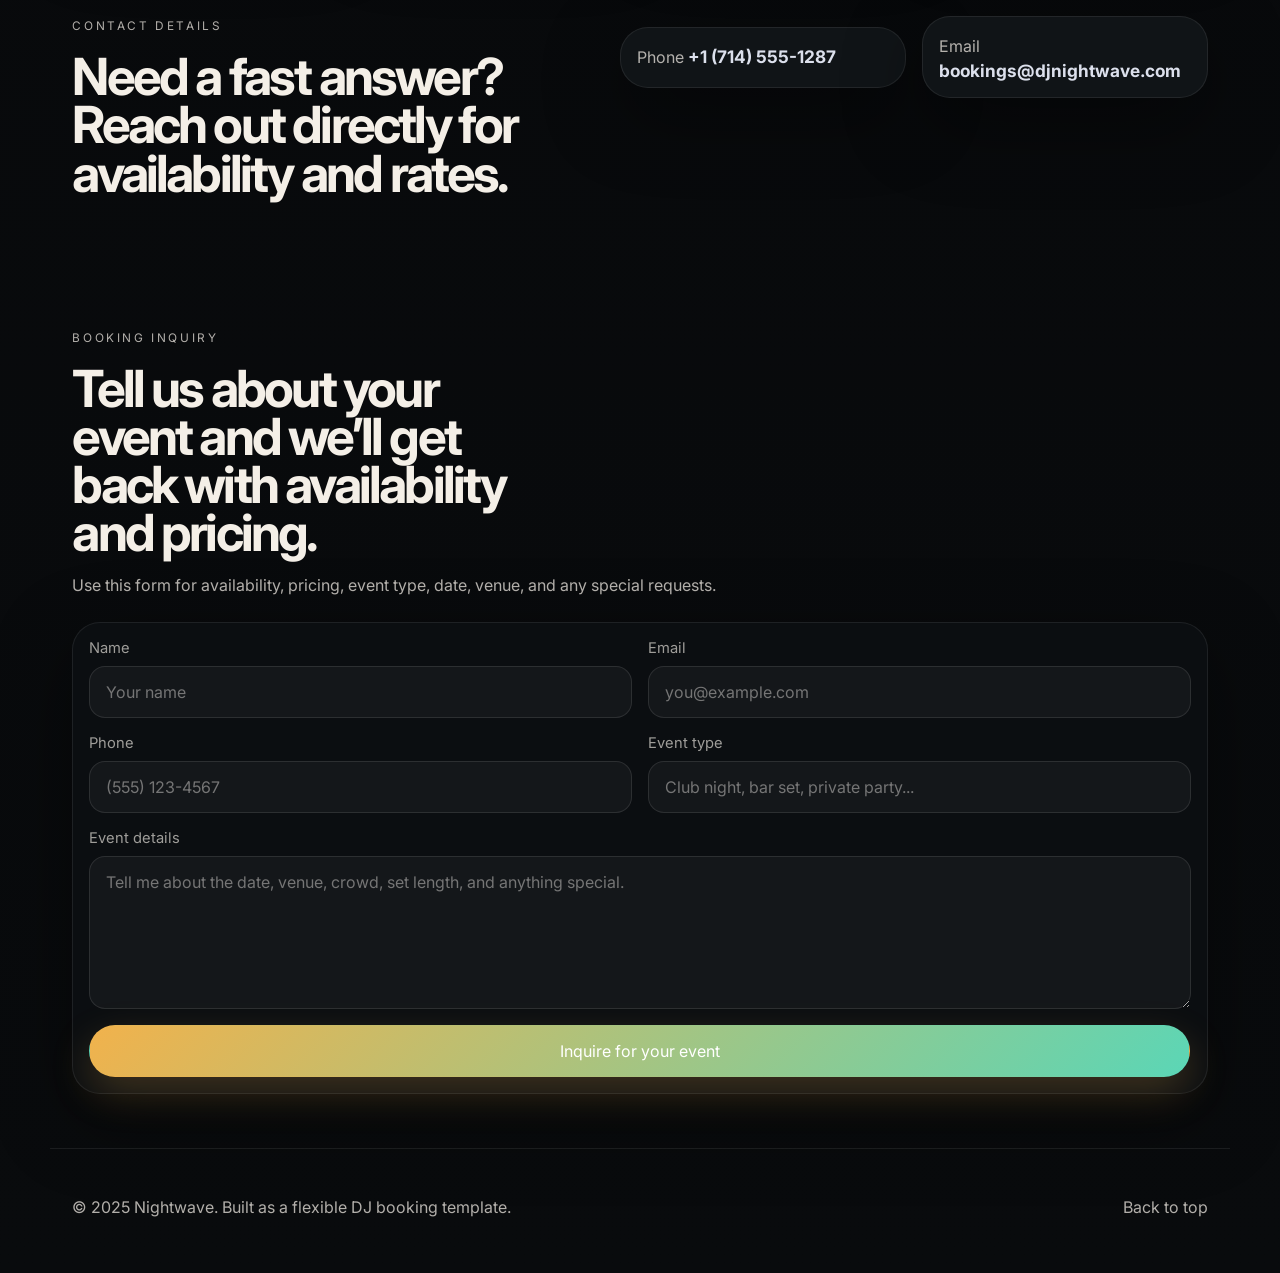
==== commit c2328288: "copy: replace template placeholder/instructional text with demo DJ content - swap generic 'put this " ====
--- a/index.html
+++ b/index.html
@@ -129,7 +129,7 @@
       <section class="section reveal" id="services">
         <div class="section-heading">
           <p class="eyebrow">Services</p>
-          <h2>Make the services obvious so people know exactly what they can book.</h2>
+          <h2>From packed clubs to private celebrations, Nightwave delivers a tailored set for every room.</h2>
         </div>
 
         <div class="grid three-up">
@@ -151,7 +151,7 @@
       <section class="section reveal" id="vibe">
         <div class="section-heading">
           <p class="eyebrow">DJ vibe</p>
-          <h2>Use the motion to make the page feel like a live set, not a static flyer.</h2>
+          <h2>A high-energy sound with clean transitions, crowd reads, and unforgettable moments.</h2>
         </div>
 
         <div class="vibe-grid">
@@ -173,28 +173,28 @@
       <section class="section reveal" id="socials">
         <div class="section-heading">
           <p class="eyebrow">Social links</p>
-          <h2>Let people check the vibe before they send an inquiry.</h2>
+          <h2>Check recent clips, mixes, and crowd moments before you book.</h2>
         </div>
 
         <div class="social-grid">
-          <a class="social-card reveal magnetic" href="https://instagram.com/yourhandle" target="_blank" rel="noreferrer">
+          <a class="social-card reveal magnetic" href="https://instagram.com/djnightwave" target="_blank" rel="noreferrer">
             <span>Instagram</span>
-            <strong>@yourhandle</strong>
+            <strong>@djnightwave</strong>
             <p>Photos, reels, gig promos, and behind-the-scenes clips.</p>
           </a>
-          <a class="social-card reveal magnetic" href="https://tiktok.com/@yourhandle" target="_blank" rel="noreferrer">
+          <a class="social-card reveal magnetic" href="https://tiktok.com/@djnightwave" target="_blank" rel="noreferrer">
             <span>TikTok</span>
-            <strong>@yourhandle</strong>
+            <strong>@djnightwave</strong>
             <p>Short performance clips, transitions, and crowd energy.</p>
           </a>
-          <a class="social-card reveal magnetic" href="https://soundcloud.com/yourhandle" target="_blank" rel="noreferrer">
+          <a class="social-card reveal magnetic" href="https://soundcloud.com/djnightwave" target="_blank" rel="noreferrer">
             <span>SoundCloud</span>
-            <strong>/yourhandle</strong>
+            <strong>/djnightwave</strong>
             <p>Mixes, edits, and sample sets for quick listening.</p>
           </a>
-          <a class="social-card reveal magnetic" href="https://youtube.com/@yourhandle" target="_blank" rel="noreferrer">
+          <a class="social-card reveal magnetic" href="https://youtube.com/@DJNightwaveLive" target="_blank" rel="noreferrer">
             <span>YouTube</span>
-            <strong>@yourhandle</strong>
+            <strong>@DJNightwaveLive</strong>
             <p>Long-form sets, live footage, and event highlights.</p>
           </a>
         </div>
@@ -203,16 +203,16 @@
       <section class="section split reveal" id="contact-details">
         <div class="section-heading">
           <p class="eyebrow">Contact details</p>
-          <h2>Put your phone and email where people can grab them fast.</h2>
+          <h2>Need a fast answer? Reach out directly for availability and rates.</h2>
         </div>
         <div class="contact-strip">
-          <a class="contact-item magnetic" href="tel:+15551234567">
+          <a class="contact-item magnetic" href="tel:+17145551287">
             <span>Phone</span>
-            <strong>+1 (555) 123-4567</strong>
-          </a>
-          <a class="contact-item magnetic" href="mailto:bookings@yourdjname.com">
+            <strong>+1 (714) 555-1287</strong>
+          </a>
+          <a class="contact-item magnetic" href="mailto:bookings@djnightwave.com">
             <span>Email</span>
-            <strong>bookings@yourdjname.com</strong>
+            <strong>bookings@djnightwave.com</strong>
           </a>
         </div>
       </section>
@@ -220,13 +220,13 @@
       <section class="section reveal" id="contact">
         <div class="section-heading">
           <p class="eyebrow">Booking inquiry</p>
-          <h2>Primary CTA: inquire for service / DJing events.</h2>
+          <h2>Tell us about your event and we’ll get back with availability and pricing.</h2>
           <p>
             Use this form for availability, pricing, event type, date, venue, and any special requests.
           </p>
         </div>
 
-        <form class="contact-form" action="https://formspree.io/f/your-form-id" method="POST">
+        <form class="contact-form" action="https://formspree.io/f/movwllpb" method="POST">
           <div class="form-grid">
             <label>
               <span>Name</span>
--- a/styles.css
+++ b/styles.css
@@ -153,6 +153,39 @@
   align-items: stretch;
   min-height: auto;
 }
+
+/* Desktop polish: keep hero balanced so web view doesn't feel stacked/funky */
+@media (min-width: 1081px) {
+  .hero {
+    grid-template-columns: minmax(0, 1.08fr) minmax(0, 0.92fr);
+    gap: 1.4rem;
+    align-items: start;
+  }
+
+  .hero-copy {
+    padding-right: 1.2rem;
+  }
+
+  .hero-card {
+    margin-top: 0.4rem;
+    position: sticky;
+    top: 5.6rem;
+  }
+
+  .ticker {
+    grid-column: 1 / -1;
+    margin-top: 0.8rem;
+  }
+
+  .section-heading h2 {
+    max-width: 18ch;
+  }
+
+  .split {
+    grid-template-columns: minmax(0, 1fr) minmax(0, 1.15fr);
+    gap: 1.25rem;
+  }
+}
 .hero-copy,
 .hero-card,
 .feature-card,
@@ -259,8 +292,11 @@
 .ticker {
   margin-top: 1.6rem;
   overflow: hidden;
-  width: 100%;
-  padding: 0.85rem 0;
+  width: 100vw;
+  max-width: 100vw;
+  margin-left: calc(50% - 50vw);
+  margin-right: calc(50% - 50vw);
+  padding: 0.85rem max(1.4rem, env(safe-area-inset-left)) 0.85rem max(1.4rem, env(safe-area-inset-right));
   border-top: 1px solid rgba(255,255,255,0.06);
   border-bottom: 1px solid rgba(255,255,255,0.06);
 }
@@ -516,6 +552,96 @@
   color: var(--muted);
 }
 .site-footer a:hover { color: white; }
+
+/* Hidden tip page (share via direct link /tips.html or QR only) */
+.tips-page {
+  min-height: 100vh;
+  display: grid;
+  place-items: center;
+  padding: 2rem 1rem;
+  background:
+    radial-gradient(circle at top left, rgba(241, 178, 76, 0.12), transparent 28%),
+    radial-gradient(circle at top right, rgba(91, 214, 182, 0.12), transparent 28%),
+    linear-gradient(180deg, #050608 0%, #090b0d 100%);
+}
+.tips-wrap {
+  width: min(1080px, 100%);
+  position: relative;
+  z-index: 1;
+}
+.tips-panel {
+  border-radius: var(--radius-xl);
+  border: 1px solid var(--border);
+  background: rgba(12, 16, 19, 0.76);
+  box-shadow: var(--shadow);
+  backdrop-filter: blur(14px);
+  padding: clamp(1rem, 2vw, 2rem);
+}
+.tips-panel h1 {
+  margin: 0;
+  font-size: clamp(2rem, 4vw, 3rem);
+  letter-spacing: -0.03em;
+}
+.tips-grid {
+  margin-top: 1.25rem;
+  display: grid;
+  grid-template-columns: repeat(3, minmax(0, 1fr));
+  gap: 1rem;
+}
+.tip-card {
+  border-radius: var(--radius-lg);
+  border: 1px solid var(--border);
+  background: var(--panel-strong);
+  padding: 1rem;
+}
+.tip-card h2 {
+  margin: 0;
+}
+.tip-handle {
+  margin-top: 0.55rem;
+  display: inline-flex;
+  border: 1px solid rgba(255,255,255,0.16);
+  border-radius: 999px;
+  padding: 0.35rem 0.75rem;
+  font-weight: 700;
+}
+.tip-link {
+  margin-top: 0.9rem;
+  min-height: 3rem;
+  border-radius: 999px;
+  border: 1px solid transparent;
+  display: inline-flex;
+  align-items: center;
+  justify-content: center;
+  padding: 0.75rem 1.05rem;
+  font-weight: 700;
+  color: #fff;
+  background: linear-gradient(135deg, var(--accent), var(--accent-2));
+  box-shadow: 0 16px 40px rgba(241, 178, 76, 0.22);
+  transition: transform 180ms ease, border-color 180ms ease, filter 180ms ease;
+}
+.tip-link:hover {
+  transform: translateY(-2px);
+  filter: brightness(1.06);
+}
+.tips-note {
+  margin-top: 1rem;
+  color: var(--muted);
+}
+.tips-booking-cta {
+  margin-top: 1.15rem;
+  padding-top: 1rem;
+  border-top: 1px solid rgba(255,255,255,0.1);
+  display: flex;
+  flex-wrap: wrap;
+  align-items: center;
+  gap: 0.75rem;
+}
+.tips-booking-cta p {
+  margin: 0;
+  color: var(--muted);
+}
+
 .reveal {
   opacity: 0;
   transform: translateY(26px);
@@ -560,7 +686,8 @@
   .social-grid,
   .vibe-grid,
   .contact-strip,
-  .form-grid { grid-template-columns: 1fr; }
+  .form-grid,
+  .tips-grid { grid-template-columns: 1fr; }
   .hero { min-height: auto; padding-top: 2.5rem; }
   .hero-copy h1 { max-width: 100%; }
   .site-header { flex-wrap: wrap; justify-content: center; }
@@ -645,10 +772,13 @@
     text-align: left;
   }
   .ticker {
-    width: min(100%, 21rem);
+    width: 100vw;
+    max-width: 100vw;
     display: block;
-    margin: 1rem auto 0;
-    padding: 0.55rem 0;
+    margin: 1rem 0 0;
+    margin-left: calc(50% - 50vw);
+    margin-right: calc(50% - 50vw);
+    padding: 0.55rem max(1rem, env(safe-area-inset-left)) 0.55rem max(1rem, env(safe-area-inset-right));
     overflow: hidden;
     border-top-color: rgba(255,255,255,0.05);
     border-bottom-color: rgba(255,255,255,0.05);
@@ -663,11 +793,11 @@
   }
   .hero-card {
     display: block;
-    width: min(100%, 21rem);
-    margin: 0 auto;
+    width: 100%;
+    margin: 0;
     padding: 0.9rem;
     border-radius: 22px;
-    transform: scale(0.94);
+    transform: none;
     transform-origin: center top;
   }
   .deck {
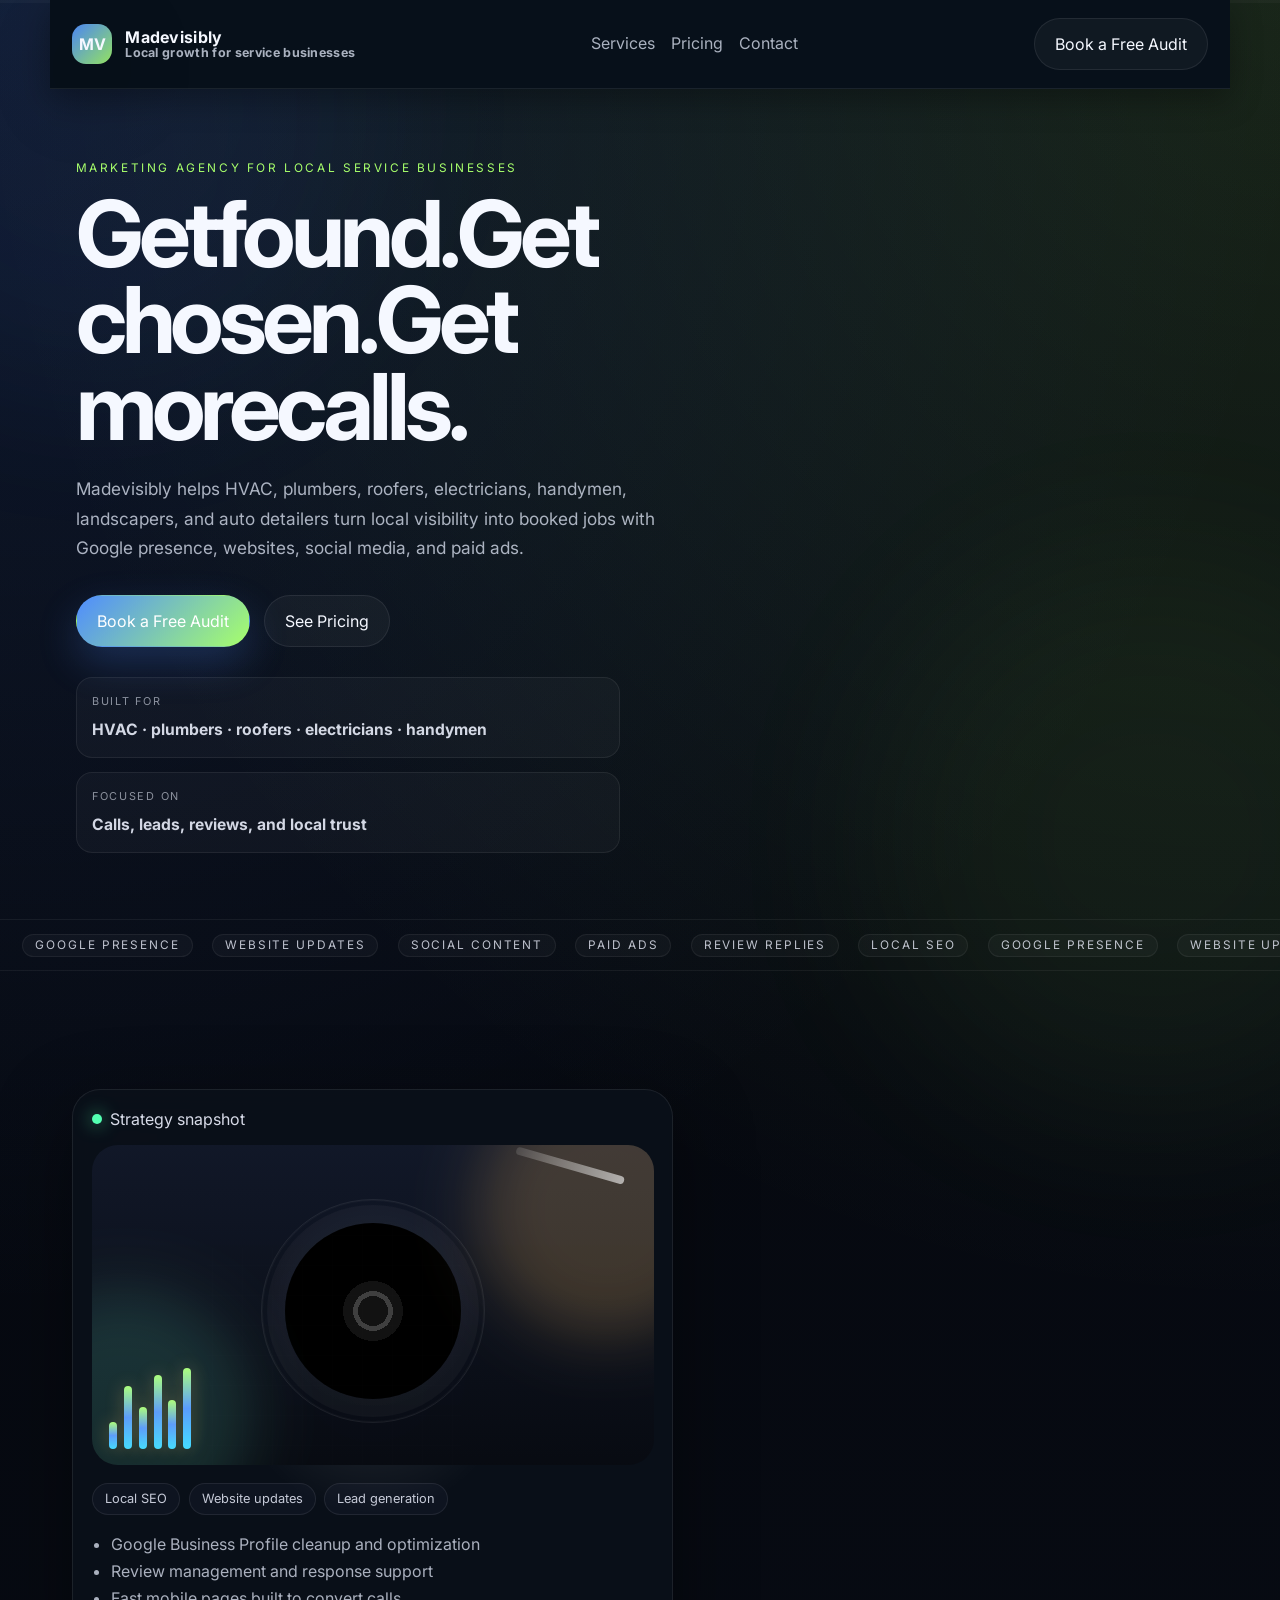
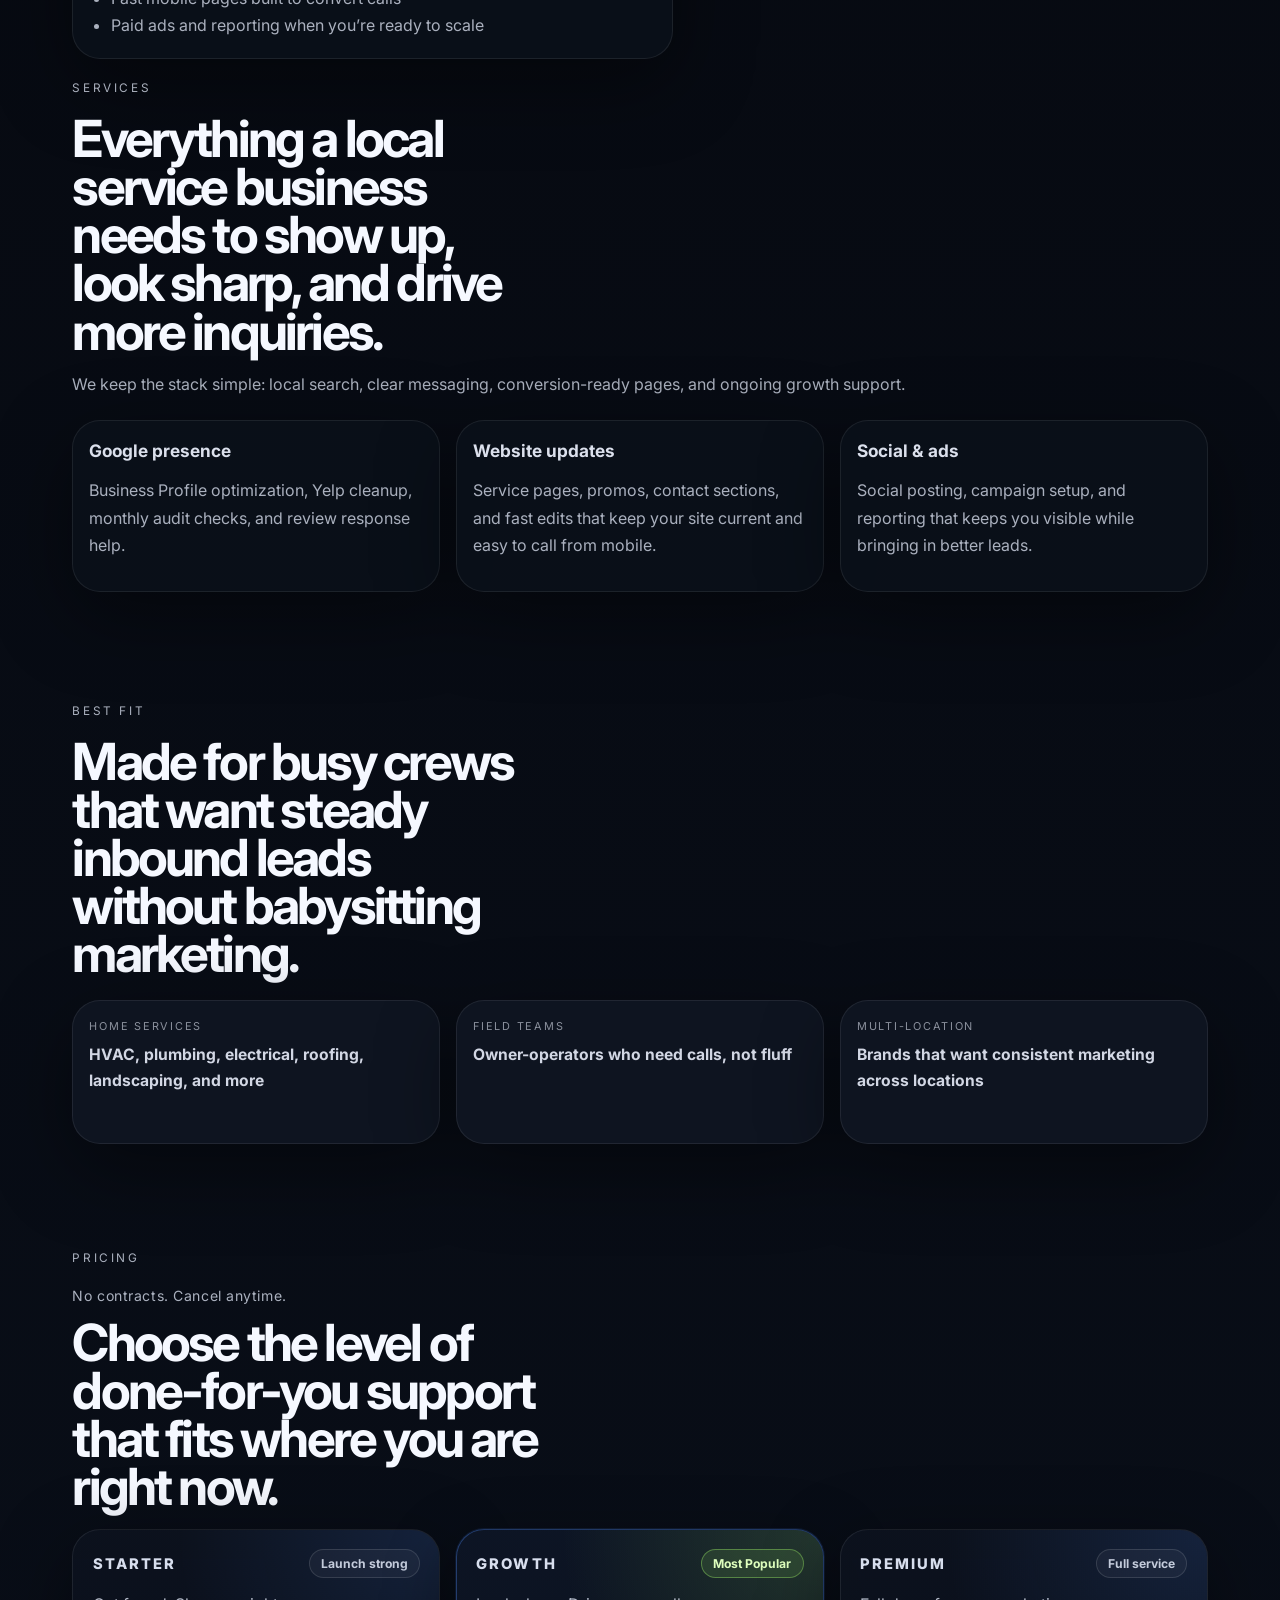
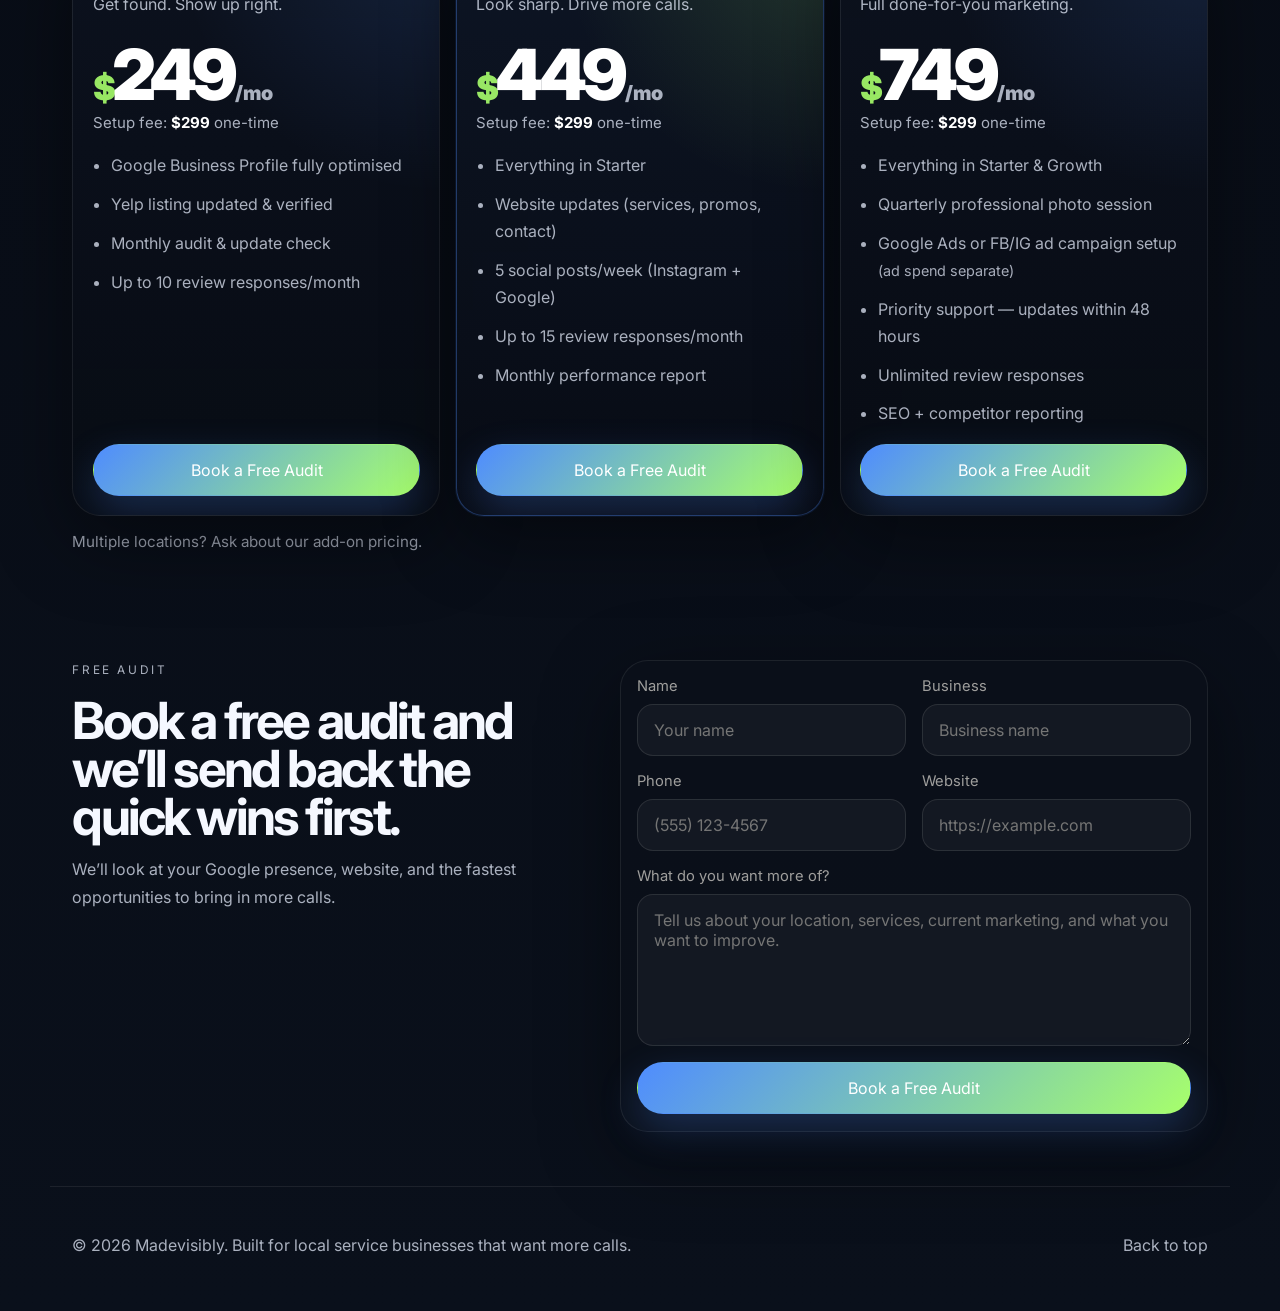
==== commit 334ff590: "feat: refresh Madevisibly pricing section" ====
--- a/index.html
+++ b/index.html
@@ -3,18 +3,18 @@
   <head>
     <meta charset="UTF-8" />
     <meta name="viewport" content="width=device-width, initial-scale=1.0" />
-    <title>DJ Booking Template | Events, Clubs, Bars & Private Parties</title>
+    <title>Madevisibly | Local Service Marketing That Gets More Calls</title>
     <meta
       name="description"
-      content="A unique, animated DJ website template for parties, clubs, bars, weddings, and private events. Show your socials, services, contact details, and inquiry form."
+      content="Madevisibly helps HVAC, plumbing, roofing, electrical, handyman, landscaping, and auto detailing businesses get more customers through Google presence, websites, social media, and ads."
     />
-    <meta property="og:title" content="DJ Booking Template" />
+    <meta property="og:title" content="Madevisibly | Local Service Marketing" />
     <meta
       property="og:description"
-      content="A premium, motion-rich website template for DJs booking parties, clubs, bars, and private events."
+      content="Clean, conversion-focused marketing for local service businesses — from Google presence and website updates to social content and paid ads."
     />
     <meta property="og:type" content="website" />
-    <meta name="theme-color" content="#070a10" />
+    <meta name="theme-color" content="#071018" />
     <link rel="preconnect" href="https://fonts.googleapis.com" />
     <link rel="preconnect" href="https://fonts.gstatic.com" crossorigin />
     <link
@@ -30,65 +30,65 @@
     <div class="ambient ambient-b" aria-hidden="true"></div>
 
     <header class="site-header">
-      <a class="brand" href="#top" aria-label="DJ booking template home">
-        <span class="brand-mark">DJ</span>
+      <a class="brand" href="#top" aria-label="Madevisibly home">
+        <span class="brand-mark">MV</span>
         <span class="brand-copy">
-          <strong>Nightwave</strong>
-          <span>Book the room</span>
+          <strong>Madevisibly</strong>
+          <span>Local growth for service businesses</span>
         </span>
       </a>
 
       <nav class="nav" aria-label="Primary">
         <a href="#services">Services</a>
-        <a href="#vibe">Vibe</a>
-        <a href="#socials">Socials</a>
+        <a href="#pricing">Pricing</a>
         <a href="#contact">Contact</a>
       </nav>
 
-      <a class="btn btn-ghost" href="#contact">Inquire for your event</a>
+      <a class="btn btn-ghost" href="#contact">Book a Free Audit</a>
     </header>
 
     <main id="top">
       <section class="hero section reveal" data-hero>
         <div class="hero-copy">
-          <p class="eyebrow">DJ website template for parties, clubs, bars, and private events</p>
-          <h1 data-split-text>Drop the beat. Book the night.</h1>
+          <p class="eyebrow">Marketing agency for local service businesses</p>
+          <h1 data-split-text>Get found. Get chosen. Get more calls.</h1>
           <p class="lede">
-            Built for DJs who want a high-energy online presence with social links,
-            direct contact details, and one clear CTA for event inquiries.
+            Madevisibly helps HVAC, plumbers, roofers, electricians, handymen, landscapers,
+            and auto detailers turn local visibility into booked jobs with Google presence,
+            websites, social media, and paid ads.
           </p>
 
           <div class="hero-actions">
-            <a class="btn btn-primary magnetic" href="#contact">Inquire for your event</a>
-            <a class="btn btn-secondary magnetic" href="#socials">See socials</a>
+            <a class="btn btn-primary magnetic" href="#contact">Book a Free Audit</a>
+            <a class="btn btn-secondary magnetic" href="#pricing">See Pricing</a>
           </div>
 
           <div class="hero-meta">
             <div>
-              <span>Available for</span>
-              <strong>Parties · Clubs · Bars · Weddings · Brand Events</strong>
+              <span>Built for</span>
+              <strong>HVAC · plumbers · roofers · electricians · handymen</strong>
             </div>
             <div>
-              <span>Sound</span>
-              <strong>Open format · House · Hip-hop · Afrobeats · EDM</strong>
+              <span>Focused on</span>
+              <strong>Calls, leads, reviews, and local trust</strong>
             </div>
           </div>
         </div>
 
         <div class="ticker" aria-hidden="true">
           <div class="ticker-track">
-            <span>Book the night</span>
-            <span>Club sets</span>
-            <span>Private events</span>
-            <span>Bar residencies</span>
-            <span>Wedding receptions</span>
-            <span>Brand activations</span>
-            <span>Book the night</span>
-            <span>Club sets</span>
-            <span>Private events</span>
-            <span>Bar residencies</span>
-            <span>Wedding receptions</span>
-            <span>Brand activations</span>
+            <span>Google presence</span>
+            <span>Website updates</span>
+            <span>Social content</span>
+            <span>Paid ads</span>
+            <span>Review replies</span>
+            <span>Local SEO</span>
+            <span>Google presence</span>
+            <span>Website updates</span>
+            <span>Social content</span>
+            <span>Paid ads</span>
+            <span>Review replies</span>
+            <span>Local SEO</span>
           </div>
         </div>
 
@@ -96,7 +96,7 @@
           <div class="card-top">
             <div>
               <span class="status-dot"></span>
-              Now booking
+              Strategy snapshot
             </div>
           </div>
 
@@ -112,16 +112,16 @@
           </div>
 
           <div class="card-badges">
-            <span>Open format</span>
-            <span>Club ready</span>
-            <span>Event friendly</span>
+            <span>Local SEO</span>
+            <span>Website updates</span>
+            <span>Lead generation</span>
           </div>
 
           <ul class="card-list">
-            <li>Social media link hub</li>
-            <li>Fast contact + booking flow</li>
-            <li>Animated, premium nightlife vibe</li>
-            <li>Mobile-first CTA experience</li>
+            <li>Google Business Profile cleanup and optimization</li>
+            <li>Review management and response support</li>
+            <li>Fast mobile pages built to convert calls</li>
+            <li>Paid ads and reporting when you’re ready to scale</li>
           </ul>
         </aside>
       </section>
@@ -129,100 +129,129 @@
       <section class="section reveal" id="services">
         <div class="section-heading">
           <p class="eyebrow">Services</p>
-          <h2>From packed clubs to private celebrations, Nightwave delivers a tailored set for every room.</h2>
+          <h2>Everything a local service business needs to show up, look sharp, and drive more inquiries.</h2>
+          <p>
+            We keep the stack simple: local search, clear messaging, conversion-ready pages,
+            and ongoing growth support.
+          </p>
         </div>
 
         <div class="grid three-up">
           <article class="feature-card reveal">
-            <h3>Private events</h3>
-            <p>Birthdays, corporate events, brand parties, and custom celebrations.</p>
+            <h3>Google presence</h3>
+            <p>Business Profile optimization, Yelp cleanup, monthly audit checks, and review response help.</p>
           </article>
           <article class="feature-card reveal">
-            <h3>Nightlife sets</h3>
-            <p>Club nights, bar residencies, guest spots, and high-energy open-format sets.</p>
+            <h3>Website updates</h3>
+            <p>Service pages, promos, contact sections, and fast edits that keep your site current and easy to call from mobile.</p>
           </article>
           <article class="feature-card reveal">
-            <h3>Wedding & special occasions</h3>
-            <p>Reception soundtracks, ceremony timing, and dancefloor-focused programming.</p>
-          </article>
-        </div>
-      </section>
-
-      <section class="section reveal" id="vibe">
+            <h3>Social & ads</h3>
+            <p>Social posting, campaign setup, and reporting that keeps you visible while bringing in better leads.</p>
+          </article>
+        </div>
+      </section>
+
+      <section class="section reveal" id="fit">
         <div class="section-heading">
-          <p class="eyebrow">DJ vibe</p>
-          <h2>A high-energy sound with clean transitions, crowd reads, and unforgettable moments.</h2>
+          <p class="eyebrow">Best fit</p>
+          <h2>Made for busy crews that want steady inbound leads without babysitting marketing.</h2>
         </div>
 
         <div class="vibe-grid">
           <article class="vibe-card reveal">
-            <span>Genres</span>
-            <strong>House · Hip-hop · Afrobeats · EDM · Top 40</strong>
+            <span>Home services</span>
+            <strong>HVAC, plumbing, electrical, roofing, landscaping, and more</strong>
           </article>
           <article class="vibe-card reveal">
-            <span>Set style</span>
-            <strong>Open format · Club transitions · Crowd-reading</strong>
+            <span>Field teams</span>
+            <strong>Owner-operators who need calls, not fluff</strong>
           </article>
           <article class="vibe-card reveal">
-            <span>Best for</span>
-            <strong>Bars · Lounges · Clubs · Weddings · Private rooms</strong>
-          </article>
-        </div>
-      </section>
-
-      <section class="section reveal" id="socials">
+            <span>Multi-location</span>
+            <strong>Brands that want consistent marketing across locations</strong>
+          </article>
+        </div>
+      </section>
+
+      <section class="section reveal pricing-section" id="pricing">
+        <div class="section-heading pricing-heading">
+          <p class="eyebrow">Pricing</p>
+          <p class="pricing-above">No contracts. Cancel anytime.</p>
+          <h2>Choose the level of done-for-you support that fits where you are right now.</h2>
+        </div>
+
+        <div class="pricing-grid">
+          <article class="pricing-card reveal">
+            <div class="pricing-card-top">
+              <p class="pricing-tier">Starter</p>
+              <span class="pricing-badge">Launch strong</span>
+            </div>
+            <p class="pricing-subtitle">Get found. Show up right.</p>
+            <div class="pricing-price-row">
+              <div class="pricing-price"><span class="currency">$</span>249<span class="per">/mo</span></div>
+              <p class="pricing-setup">Setup fee: <strong>$299</strong> one-time</p>
+            </div>
+            <ul class="card-list pricing-features">
+              <li>Google Business Profile fully optimised</li>
+              <li>Yelp listing updated &amp; verified</li>
+              <li>Monthly audit &amp; update check</li>
+              <li>Up to 10 review responses/month</li>
+            </ul>
+            <a class="btn btn-primary pricing-cta magnetic" href="#contact">Book a Free Audit</a>
+          </article>
+
+          <article class="pricing-card featured reveal">
+            <div class="pricing-card-top">
+              <p class="pricing-tier">Growth</p>
+              <span class="pricing-badge popular">Most Popular</span>
+            </div>
+            <p class="pricing-subtitle">Look sharp. Drive more calls.</p>
+            <div class="pricing-price-row">
+              <div class="pricing-price"><span class="currency">$</span>449<span class="per">/mo</span></div>
+              <p class="pricing-setup">Setup fee: <strong>$299</strong> one-time</p>
+            </div>
+            <ul class="card-list pricing-features">
+              <li>Everything in Starter</li>
+              <li>Website updates (services, promos, contact)</li>
+              <li>5 social posts/week (Instagram + Google)</li>
+              <li>Up to 15 review responses/month</li>
+              <li>Monthly performance report</li>
+            </ul>
+            <a class="btn btn-primary pricing-cta magnetic" href="#contact">Book a Free Audit</a>
+          </article>
+
+          <article class="pricing-card reveal">
+            <div class="pricing-card-top">
+              <p class="pricing-tier">Premium</p>
+              <span class="pricing-badge">Full service</span>
+            </div>
+            <p class="pricing-subtitle">Full done-for-you marketing.</p>
+            <div class="pricing-price-row">
+              <div class="pricing-price"><span class="currency">$</span>749<span class="per">/mo</span></div>
+              <p class="pricing-setup">Setup fee: <strong>$299</strong> one-time</p>
+            </div>
+            <ul class="card-list pricing-features">
+              <li>Everything in Starter &amp; Growth</li>
+              <li>Quarterly professional photo session</li>
+              <li>Google Ads or FB/IG ad campaign setup <span class="feature-note">(ad spend separate)</span></li>
+              <li>Priority support — updates within 48 hours</li>
+              <li>Unlimited review responses</li>
+              <li>SEO + competitor reporting</li>
+            </ul>
+            <a class="btn btn-primary pricing-cta magnetic" href="#contact">Book a Free Audit</a>
+          </article>
+        </div>
+
+        <p class="pricing-note">Multiple locations? Ask about our add-on pricing.</p>
+      </section>
+
+      <section class="section split reveal" id="contact">
         <div class="section-heading">
-          <p class="eyebrow">Social links</p>
-          <h2>Check recent clips, mixes, and crowd moments before you book.</h2>
-        </div>
-
-        <div class="social-grid">
-          <a class="social-card reveal magnetic" href="https://instagram.com/djnightwave" target="_blank" rel="noreferrer">
-            <span>Instagram</span>
-            <strong>@djnightwave</strong>
-            <p>Photos, reels, gig promos, and behind-the-scenes clips.</p>
-          </a>
-          <a class="social-card reveal magnetic" href="https://tiktok.com/@djnightwave" target="_blank" rel="noreferrer">
-            <span>TikTok</span>
-            <strong>@djnightwave</strong>
-            <p>Short performance clips, transitions, and crowd energy.</p>
-          </a>
-          <a class="social-card reveal magnetic" href="https://soundcloud.com/djnightwave" target="_blank" rel="noreferrer">
-            <span>SoundCloud</span>
-            <strong>/djnightwave</strong>
-            <p>Mixes, edits, and sample sets for quick listening.</p>
-          </a>
-          <a class="social-card reveal magnetic" href="https://youtube.com/@DJNightwaveLive" target="_blank" rel="noreferrer">
-            <span>YouTube</span>
-            <strong>@DJNightwaveLive</strong>
-            <p>Long-form sets, live footage, and event highlights.</p>
-          </a>
-        </div>
-      </section>
-
-      <section class="section split reveal" id="contact-details">
-        <div class="section-heading">
-          <p class="eyebrow">Contact details</p>
-          <h2>Need a fast answer? Reach out directly for availability and rates.</h2>
-        </div>
-        <div class="contact-strip">
-          <a class="contact-item magnetic" href="tel:+17145551287">
-            <span>Phone</span>
-            <strong>+1 (714) 555-1287</strong>
-          </a>
-          <a class="contact-item magnetic" href="mailto:bookings@djnightwave.com">
-            <span>Email</span>
-            <strong>bookings@djnightwave.com</strong>
-          </a>
-        </div>
-      </section>
-
-      <section class="section reveal" id="contact">
-        <div class="section-heading">
-          <p class="eyebrow">Booking inquiry</p>
-          <h2>Tell us about your event and we’ll get back with availability and pricing.</h2>
+          <p class="eyebrow">Free audit</p>
+          <h2>Book a free audit and we’ll send back the quick wins first.</h2>
           <p>
-            Use this form for availability, pricing, event type, date, venue, and any special requests.
+            We’ll look at your Google presence, website, and the fastest opportunities to bring in more calls.
           </p>
         </div>
 
@@ -233,35 +262,40 @@
               <input type="text" name="name" placeholder="Your name" required />
             </label>
             <label>
-              <span>Email</span>
-              <input type="email" name="email" placeholder="you@example.com" required />
+              <span>Business</span>
+              <input type="text" name="business" placeholder="Business name" required />
             </label>
             <label>
               <span>Phone</span>
               <input type="tel" name="phone" placeholder="(555) 123-4567" />
             </label>
             <label>
-              <span>Event type</span>
-              <input type="text" name="event_type" placeholder="Club night, bar set, private party..." required />
+              <span>Website</span>
+              <input type="url" name="website" placeholder="https://example.com" />
             </label>
             <label class="full">
-              <span>Event details</span>
-              <textarea name="message" rows="6" placeholder="Tell me about the date, venue, crowd, set length, and anything special." required></textarea>
-            </label>
-          </div>
-          <button class="btn btn-primary btn-submit magnetic" type="submit">Inquire for your event</button>
+              <span>What do you want more of?</span>
+              <textarea
+                name="message"
+                rows="6"
+                placeholder="Tell us about your location, services, current marketing, and what you want to improve."
+                required
+              ></textarea>
+            </label>
+          </div>
+          <button class="btn btn-primary btn-submit magnetic" type="submit">Book a Free Audit</button>
         </form>
       </section>
     </main>
 
     <footer class="site-footer">
-      <p>© 2025 Nightwave. Built as a flexible DJ booking template.</p>
+      <p>© 2026 Madevisibly. Built for local service businesses that want more calls.</p>
       <a href="#top">Back to top</a>
     </footer>
 
     <div class="mobile-cta" aria-label="Quick booking actions">
-      <a class="mobile-cta-primary" href="#contact">Inquire for your event</a>
-      <a class="mobile-cta-secondary" href="tel:+15551234567">Call</a>
+      <a class="mobile-cta-primary" href="#contact">Book a Free Audit</a>
+      <a class="mobile-cta-secondary" href="#pricing">Pricing</a>
     </div>
   </body>
 </html>
--- a/styles.css
+++ b/styles.css
@@ -1,14 +1,14 @@
 :root {
-  --bg: #06080b;
-  --bg-soft: #101418;
-  --panel: rgba(12, 16, 19, 0.86);
-  --panel-strong: rgba(17, 21, 24, 0.96);
+  --bg: #060913;
+  --bg-soft: #0d1320;
+  --panel: rgba(11, 16, 26, 0.88);
+  --panel-strong: rgba(15, 21, 33, 0.98);
   --border: rgba(255, 255, 255, 0.08);
-  --text: #f4efe7;
-  --muted: rgba(244, 239, 231, 0.72);
-  --accent: #f1b24c;
-  --accent-2: #5bd6b6;
-  --accent-3: #ef6f55;
+  --text: #f5f8ff;
+  --muted: rgba(233, 240, 255, 0.72);
+  --accent: #4f8cff;
+  --accent-2: #a7ff6b;
+  --accent-3: #39d7ff;
   --shadow: 0 24px 80px rgba(0, 0, 0, 0.42);
   --radius-xl: 28px;
   --radius-lg: 20px;
@@ -24,9 +24,9 @@
   font-family: Inter, system-ui, -apple-system, BlinkMacSystemFont, sans-serif;
   color: var(--text);
   background:
-    radial-gradient(circle at top left, rgba(241, 178, 76, 0.12), transparent 28%),
-    radial-gradient(circle at top right, rgba(91, 214, 182, 0.12), transparent 28%),
-    linear-gradient(180deg, #050608 0%, #090b0d 100%);
+    radial-gradient(circle at top left, rgba(79, 140, 255, 0.14), transparent 28%),
+    radial-gradient(circle at top right, rgba(167, 255, 107, 0.12), transparent 28%),
+    linear-gradient(180deg, #05070d 0%, #0a101b 100%);
   min-height: 100vh;
   overflow-x: hidden;
 }
@@ -48,7 +48,7 @@
   height: 100%;
   width: 0;
   background: linear-gradient(90deg, var(--accent), var(--accent-2), var(--accent-3));
-  box-shadow: 0 0 20px rgba(241, 178, 76, 0.28);
+  box-shadow: 0 0 20px rgba(79, 140, 255, 0.28);
 }
 
 .ambient {
@@ -62,8 +62,8 @@
   z-index: 0;
   transform: translate3d(0, 0, 0);
 }
-.ambient-a { top: -11rem; left: -12rem; background: rgba(241, 178, 76, 0.16); }
-.ambient-b { bottom: -14rem; right: -10rem; background: rgba(91, 214, 182, 0.16); }
+.ambient-a { top: -11rem; left: -12rem; background: rgba(79, 140, 255, 0.16); }
+.ambient-b { bottom: -14rem; right: -10rem; background: rgba(167, 255, 107, 0.14); }
 
 .site-header,
 main,
@@ -87,7 +87,7 @@
   position: sticky;
   top: 0;
   z-index: 1000;
-  background: #0a0d10;
+  background: #07101a;
   border-bottom: 1px solid rgba(255,255,255,0.08);
   box-shadow: 0 10px 32px rgba(0, 0, 0, 0.32);
   transition: transform 220ms ease;
@@ -105,7 +105,7 @@
   display: grid;
   place-items: center;
   border-radius: 14px;
-  background: linear-gradient(135deg, rgba(241, 178, 76, 0.95), rgba(91, 214, 182, 0.8));
+  background: linear-gradient(135deg, rgba(79, 140, 255, 0.95), rgba(167, 255, 107, 0.88));
   box-shadow: var(--shadow);
 }
 .brand-copy {
@@ -256,7 +256,7 @@
 .btn-primary {
   background: linear-gradient(135deg, var(--accent), var(--accent-2));
   color: white;
-  box-shadow: 0 16px 40px rgba(241, 178, 76, 0.22);
+  box-shadow: 0 16px 40px rgba(79, 140, 255, 0.24);
 }
 .btn-secondary,
 .btn-ghost {
@@ -468,12 +468,14 @@
 .section-heading { margin-bottom: 1.4rem; }
 .grid.three-up,
 .social-grid,
-.vibe-grid {
+.vibe-grid,
+.pricing-grid {
   display: grid;
   gap: 1rem;
 }
 .grid.three-up { grid-template-columns: repeat(3, minmax(0, 1fr)); }
 .vibe-grid { grid-template-columns: repeat(3, minmax(0, 1fr)); }
+.pricing-grid { grid-template-columns: repeat(3, minmax(0, 1fr)); }
 .feature-card,
 .vibe-card,
 .social-card,
@@ -514,6 +516,157 @@
   transition: transform 180ms ease, border-color 180ms ease;
 }
 .contact-form { padding: 1rem; }
+
+.pricing-section {
+  padding-top: 3.1rem;
+}
+.pricing-heading {
+  margin-bottom: 1.2rem;
+}
+.pricing-heading h2 {
+  max-width: 16ch;
+}
+.pricing-above {
+  margin: 0 0 0.6rem;
+  color: rgba(233, 240, 255, 0.66);
+  font-size: 0.88rem;
+  letter-spacing: 0.04em;
+}
+.pricing-grid {
+  grid-template-columns: repeat(3, minmax(0, 1fr));
+  align-items: stretch;
+}
+.pricing-card {
+  position: relative;
+  display: flex;
+  flex-direction: column;
+  gap: 1rem;
+  padding: 1.2rem;
+  border-radius: var(--radius-xl);
+  border: 1px solid rgba(255,255,255,0.08);
+  background:
+    linear-gradient(180deg, rgba(12, 18, 30, 0.96), rgba(8, 12, 20, 0.92));
+  box-shadow: var(--shadow);
+  overflow: hidden;
+}
+.pricing-card::before {
+  content: '';
+  position: absolute;
+  inset: 0;
+  background: radial-gradient(circle at top right, rgba(79, 140, 255, 0.14), transparent 38%);
+  pointer-events: none;
+}
+.pricing-card.featured {
+  border-color: rgba(79, 140, 255, 0.34);
+  background:
+    linear-gradient(180deg, rgba(13, 21, 37, 0.98), rgba(8, 12, 20, 0.94));
+  box-shadow: 0 24px 70px rgba(0, 0, 0, 0.42), 0 0 0 1px rgba(79, 140, 255, 0.12);
+}
+.pricing-card.featured::before {
+  background: radial-gradient(circle at top right, rgba(167, 255, 107, 0.15), transparent 38%);
+}
+.pricing-card-top {
+  position: relative;
+  z-index: 1;
+  display: flex;
+  align-items: center;
+  justify-content: space-between;
+  gap: 0.75rem;
+}
+.pricing-tier {
+  margin: 0;
+  font-size: 0.92rem;
+  font-weight: 800;
+  letter-spacing: 0.14em;
+  text-transform: uppercase;
+  color: rgba(233, 240, 255, 0.92);
+}
+.pricing-badge {
+  display: inline-flex;
+  align-items: center;
+  justify-content: center;
+  padding: 0.36rem 0.7rem;
+  border-radius: 999px;
+  border: 1px solid rgba(255,255,255,0.12);
+  background: rgba(255,255,255,0.04);
+  color: rgba(233, 240, 255, 0.82);
+  font-size: 0.76rem;
+  font-weight: 700;
+  white-space: nowrap;
+}
+.pricing-badge.popular {
+  border-color: rgba(167, 255, 107, 0.36);
+  background: rgba(167, 255, 107, 0.1);
+  color: #dfffbe;
+}
+.pricing-subtitle {
+  position: relative;
+  z-index: 1;
+  margin: 0;
+  color: rgba(233, 240, 255, 0.74);
+  font-size: 1rem;
+}
+.pricing-price-row {
+  position: relative;
+  z-index: 1;
+  display: grid;
+  gap: 0.45rem;
+  padding: 0.9rem 0 0.25rem;
+}
+.pricing-price {
+  display: flex;
+  align-items: baseline;
+  gap: 0.1rem;
+  font-size: clamp(3rem, 6vw, 4.4rem);
+  line-height: 0.88;
+  letter-spacing: -0.08em;
+  font-weight: 900;
+  color: #ffffff;
+}
+.pricing-price .currency {
+  font-size: 0.48em;
+  vertical-align: top;
+  color: rgba(167, 255, 107, 0.9);
+}
+.pricing-price .per {
+  margin-left: 0.12rem;
+  font-size: 0.28em;
+  letter-spacing: 0;
+  color: rgba(233, 240, 255, 0.72);
+}
+.pricing-setup {
+  margin: 0;
+  color: rgba(233, 240, 255, 0.72);
+  font-size: 0.94rem;
+}
+.pricing-setup strong {
+  color: #ffffff;
+}
+.pricing-features {
+  position: relative;
+  z-index: 1;
+  margin: 0;
+  padding-left: 1.15rem;
+}
+.pricing-features li + li {
+  margin-top: 0.72rem;
+}
+.feature-note {
+  color: rgba(233, 240, 255, 0.7);
+  font-size: 0.9em;
+}
+.pricing-cta {
+  position: relative;
+  z-index: 1;
+  width: 100%;
+  margin-top: auto;
+}
+.pricing-note {
+  margin: 1rem 0 0;
+  color: rgba(233, 240, 255, 0.66);
+  font-size: 0.95rem;
+}
+
 .form-grid {
   display: grid;
   grid-template-columns: repeat(2, minmax(0, 1fr));
@@ -560,9 +713,9 @@
   place-items: center;
   padding: 2rem 1rem;
   background:
-    radial-gradient(circle at top left, rgba(241, 178, 76, 0.12), transparent 28%),
-    radial-gradient(circle at top right, rgba(91, 214, 182, 0.12), transparent 28%),
-    linear-gradient(180deg, #050608 0%, #090b0d 100%);
+    radial-gradient(circle at top left, rgba(79, 140, 255, 0.14), transparent 28%),
+    radial-gradient(circle at top right, rgba(167, 255, 107, 0.12), transparent 28%),
+    linear-gradient(180deg, #05070d 0%, #0a101b 100%);
 }
 .tips-wrap {
   width: min(1080px, 100%);
@@ -685,6 +838,7 @@
   .grid.three-up,
   .social-grid,
   .vibe-grid,
+  .pricing-grid,
   .contact-strip,
   .form-grid,
   .tips-grid { grid-template-columns: 1fr; }
@@ -823,6 +977,7 @@
   .card-badges span { font-size: 0.7rem; padding: 0.32rem 0.5rem; }
   .grid.three-up,
   .vibe-grid,
+  .pricing-grid,
   .social-grid,
   .contact-strip,
   .form-grid {
@@ -848,6 +1003,7 @@
     max-width: 40ch;
     margin-inline: auto;
   }
+  .pricing-card,
   .feature-card,
   .vibe-card,
   .social-card,
@@ -855,6 +1011,10 @@
   .contact-form {
     padding: 1rem;
   }
+  .pricing-price {
+    font-size: clamp(2.75rem, 12vw, 3.3rem);
+  }
+  .pricing-card,
   .feature-card,
   .vibe-card,
   .social-card,
@@ -863,6 +1023,7 @@
   .contact-strip,
   .grid.three-up,
   .vibe-grid,
+  .pricing-grid,
   .social-grid {
     width: 100%;
   }
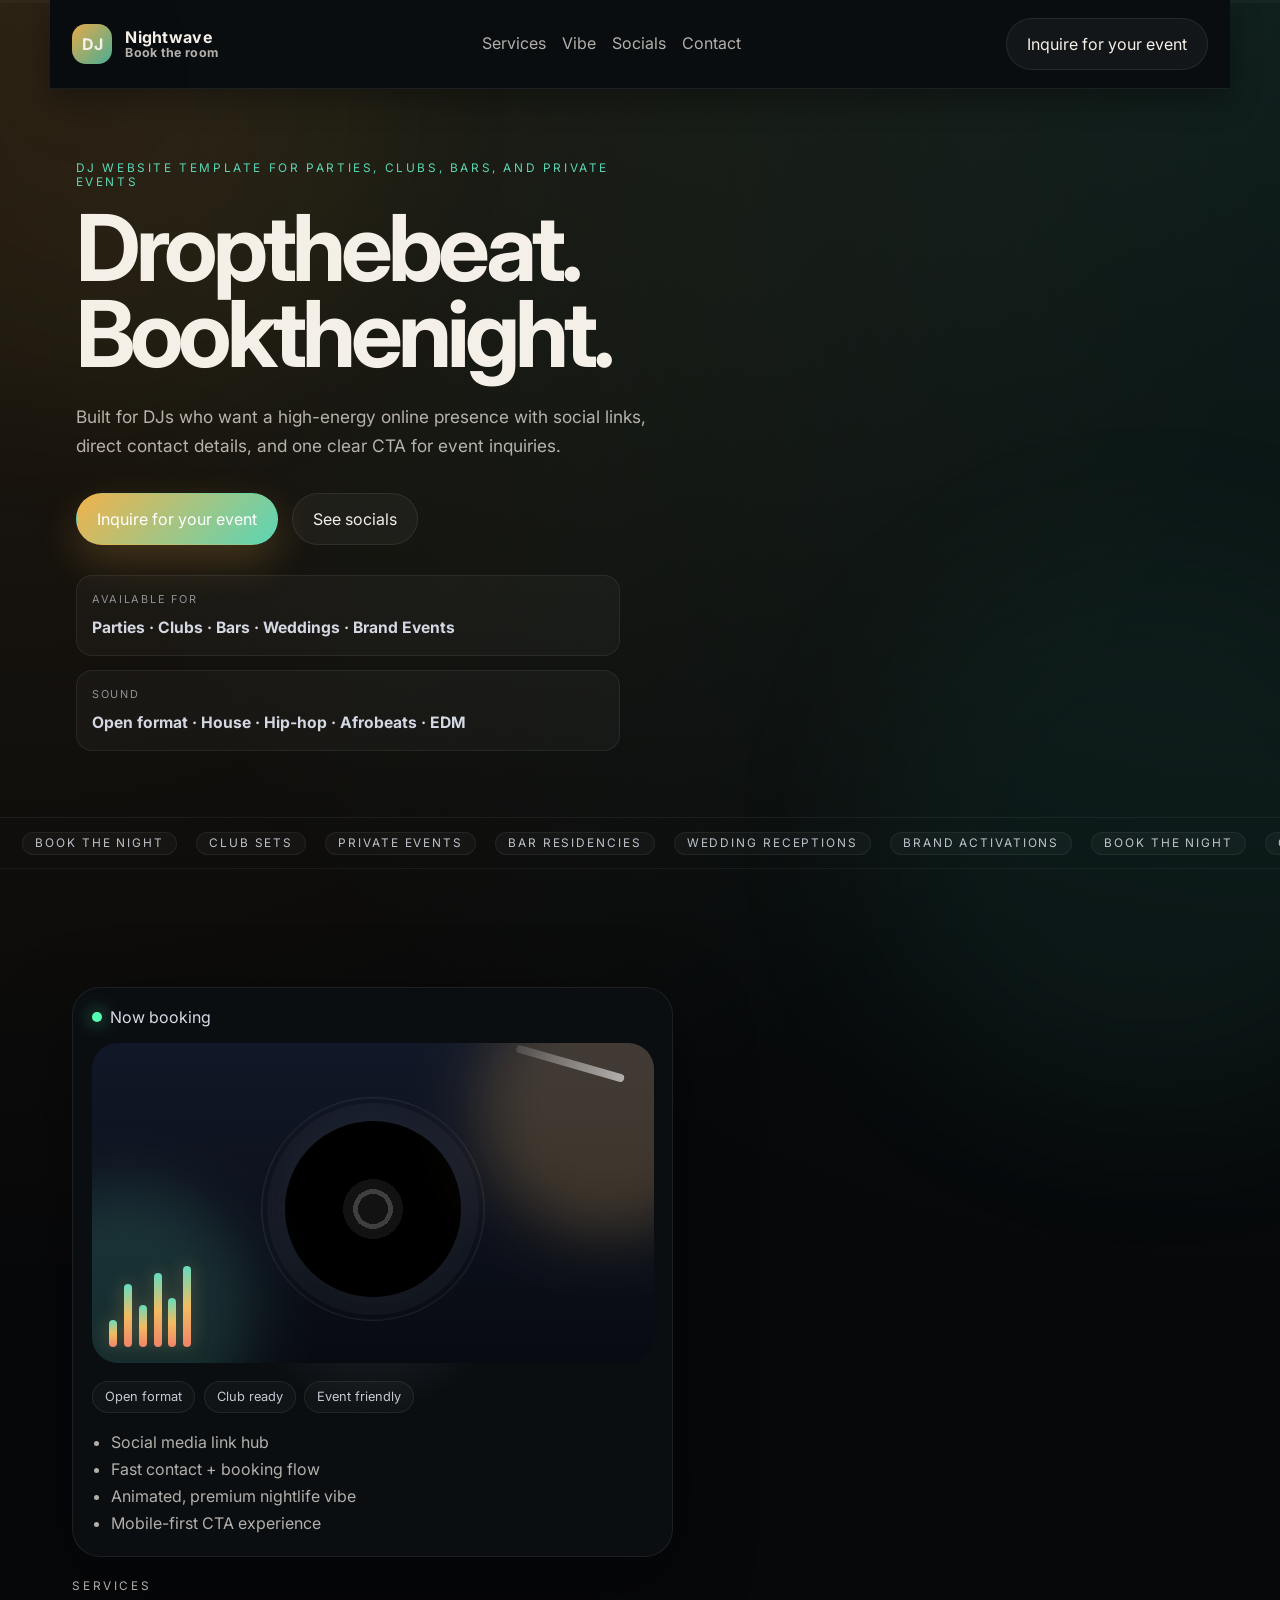
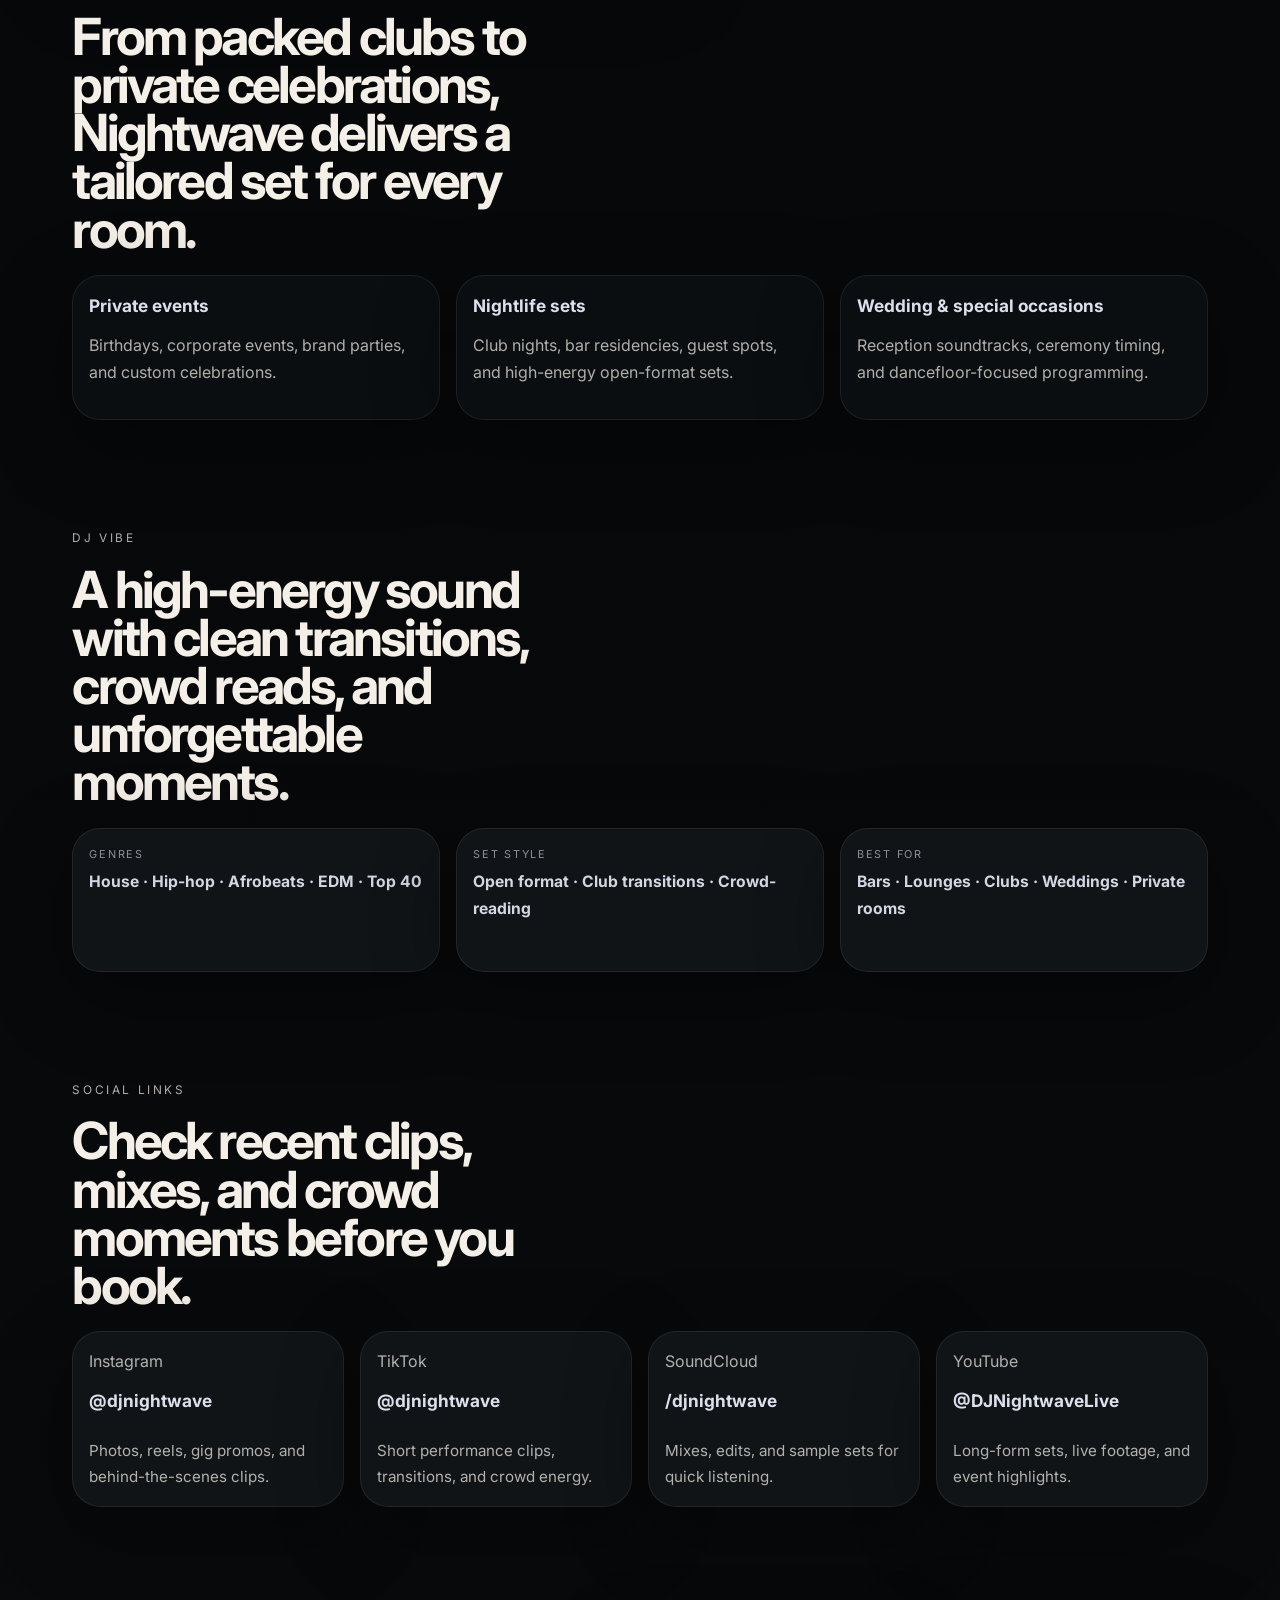
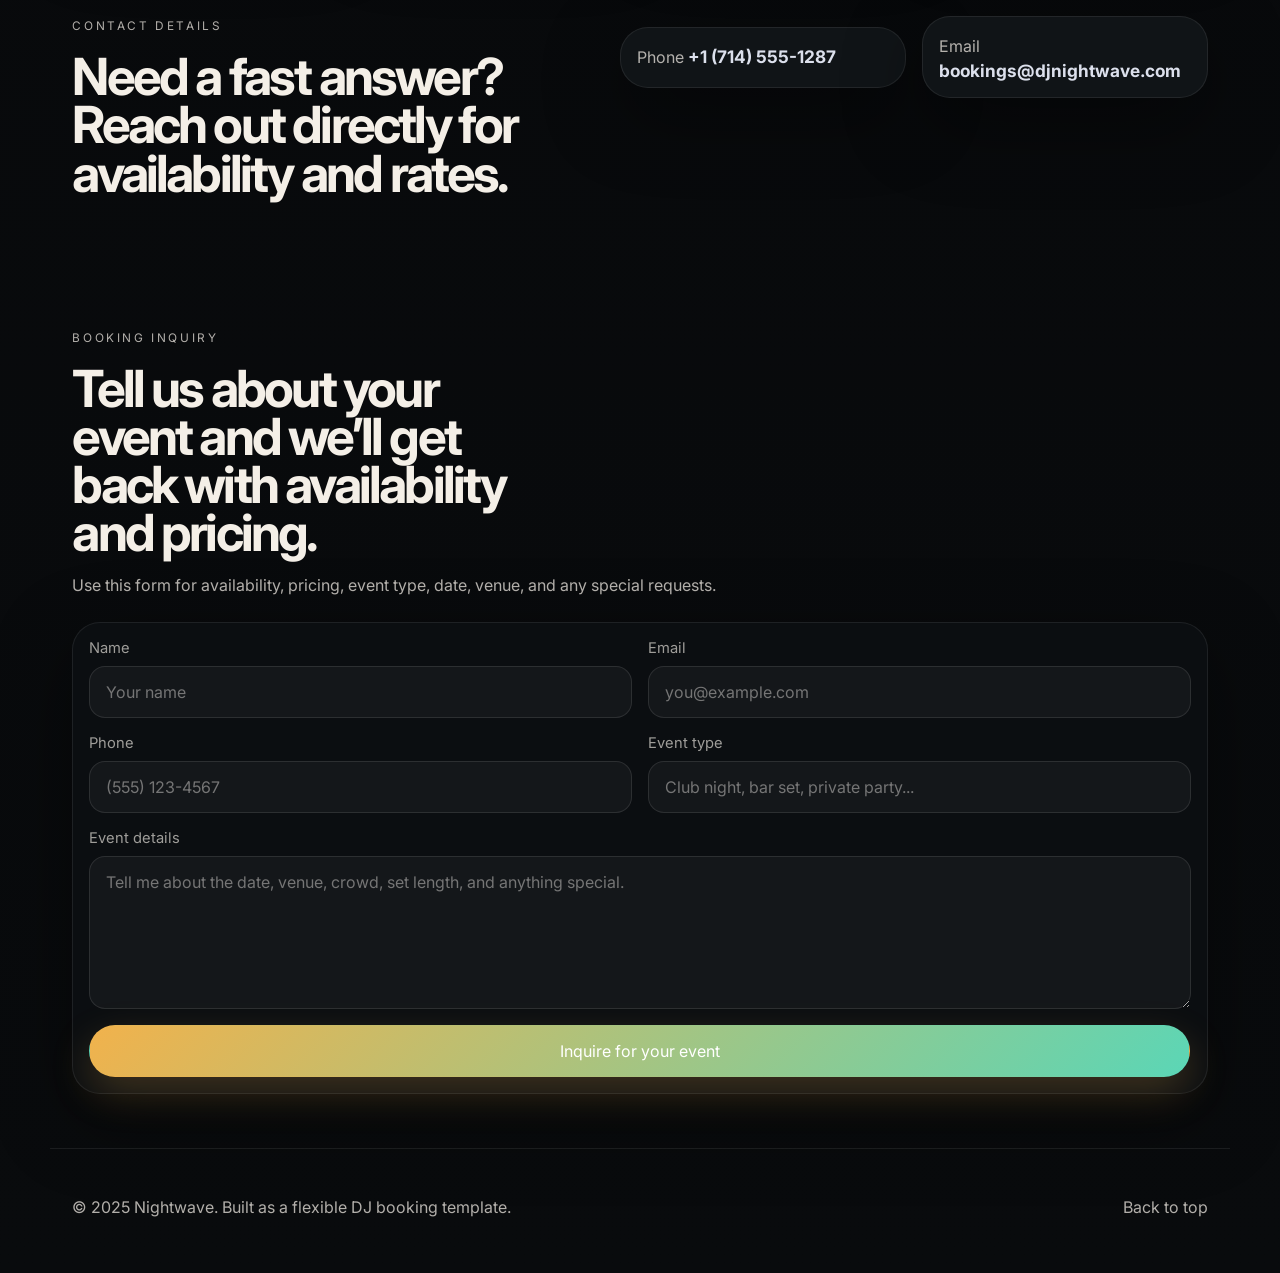
==== commit 378ae6e0: "Revert "feat: refresh Madevisibly pricing section" This reverts commit 334ff59088618e66bd1b9d9618c3d" ====
--- a/index.html
+++ b/index.html
@@ -3,18 +3,18 @@
   <head>
     <meta charset="UTF-8" />
     <meta name="viewport" content="width=device-width, initial-scale=1.0" />
-    <title>Madevisibly | Local Service Marketing That Gets More Calls</title>
+    <title>DJ Booking Template | Events, Clubs, Bars & Private Parties</title>
     <meta
       name="description"
-      content="Madevisibly helps HVAC, plumbing, roofing, electrical, handyman, landscaping, and auto detailing businesses get more customers through Google presence, websites, social media, and ads."
+      content="A unique, animated DJ website template for parties, clubs, bars, weddings, and private events. Show your socials, services, contact details, and inquiry form."
     />
-    <meta property="og:title" content="Madevisibly | Local Service Marketing" />
+    <meta property="og:title" content="DJ Booking Template" />
     <meta
       property="og:description"
-      content="Clean, conversion-focused marketing for local service businesses — from Google presence and website updates to social content and paid ads."
+      content="A premium, motion-rich website template for DJs booking parties, clubs, bars, and private events."
     />
     <meta property="og:type" content="website" />
-    <meta name="theme-color" content="#071018" />
+    <meta name="theme-color" content="#070a10" />
     <link rel="preconnect" href="https://fonts.googleapis.com" />
     <link rel="preconnect" href="https://fonts.gstatic.com" crossorigin />
     <link
@@ -30,65 +30,65 @@
     <div class="ambient ambient-b" aria-hidden="true"></div>
 
     <header class="site-header">
-      <a class="brand" href="#top" aria-label="Madevisibly home">
-        <span class="brand-mark">MV</span>
+      <a class="brand" href="#top" aria-label="DJ booking template home">
+        <span class="brand-mark">DJ</span>
         <span class="brand-copy">
-          <strong>Madevisibly</strong>
-          <span>Local growth for service businesses</span>
+          <strong>Nightwave</strong>
+          <span>Book the room</span>
         </span>
       </a>
 
       <nav class="nav" aria-label="Primary">
         <a href="#services">Services</a>
-        <a href="#pricing">Pricing</a>
+        <a href="#vibe">Vibe</a>
+        <a href="#socials">Socials</a>
         <a href="#contact">Contact</a>
       </nav>
 
-      <a class="btn btn-ghost" href="#contact">Book a Free Audit</a>
+      <a class="btn btn-ghost" href="#contact">Inquire for your event</a>
     </header>
 
     <main id="top">
       <section class="hero section reveal" data-hero>
         <div class="hero-copy">
-          <p class="eyebrow">Marketing agency for local service businesses</p>
-          <h1 data-split-text>Get found. Get chosen. Get more calls.</h1>
+          <p class="eyebrow">DJ website template for parties, clubs, bars, and private events</p>
+          <h1 data-split-text>Drop the beat. Book the night.</h1>
           <p class="lede">
-            Madevisibly helps HVAC, plumbers, roofers, electricians, handymen, landscapers,
-            and auto detailers turn local visibility into booked jobs with Google presence,
-            websites, social media, and paid ads.
+            Built for DJs who want a high-energy online presence with social links,
+            direct contact details, and one clear CTA for event inquiries.
           </p>
 
           <div class="hero-actions">
-            <a class="btn btn-primary magnetic" href="#contact">Book a Free Audit</a>
-            <a class="btn btn-secondary magnetic" href="#pricing">See Pricing</a>
+            <a class="btn btn-primary magnetic" href="#contact">Inquire for your event</a>
+            <a class="btn btn-secondary magnetic" href="#socials">See socials</a>
           </div>
 
           <div class="hero-meta">
             <div>
-              <span>Built for</span>
-              <strong>HVAC · plumbers · roofers · electricians · handymen</strong>
+              <span>Available for</span>
+              <strong>Parties · Clubs · Bars · Weddings · Brand Events</strong>
             </div>
             <div>
-              <span>Focused on</span>
-              <strong>Calls, leads, reviews, and local trust</strong>
+              <span>Sound</span>
+              <strong>Open format · House · Hip-hop · Afrobeats · EDM</strong>
             </div>
           </div>
         </div>
 
         <div class="ticker" aria-hidden="true">
           <div class="ticker-track">
-            <span>Google presence</span>
-            <span>Website updates</span>
-            <span>Social content</span>
-            <span>Paid ads</span>
-            <span>Review replies</span>
-            <span>Local SEO</span>
-            <span>Google presence</span>
-            <span>Website updates</span>
-            <span>Social content</span>
-            <span>Paid ads</span>
-            <span>Review replies</span>
-            <span>Local SEO</span>
+            <span>Book the night</span>
+            <span>Club sets</span>
+            <span>Private events</span>
+            <span>Bar residencies</span>
+            <span>Wedding receptions</span>
+            <span>Brand activations</span>
+            <span>Book the night</span>
+            <span>Club sets</span>
+            <span>Private events</span>
+            <span>Bar residencies</span>
+            <span>Wedding receptions</span>
+            <span>Brand activations</span>
           </div>
         </div>
 
@@ -96,7 +96,7 @@
           <div class="card-top">
             <div>
               <span class="status-dot"></span>
-              Strategy snapshot
+              Now booking
             </div>
           </div>
 
@@ -112,16 +112,16 @@
           </div>
 
           <div class="card-badges">
-            <span>Local SEO</span>
-            <span>Website updates</span>
-            <span>Lead generation</span>
+            <span>Open format</span>
+            <span>Club ready</span>
+            <span>Event friendly</span>
           </div>
 
           <ul class="card-list">
-            <li>Google Business Profile cleanup and optimization</li>
-            <li>Review management and response support</li>
-            <li>Fast mobile pages built to convert calls</li>
-            <li>Paid ads and reporting when you’re ready to scale</li>
+            <li>Social media link hub</li>
+            <li>Fast contact + booking flow</li>
+            <li>Animated, premium nightlife vibe</li>
+            <li>Mobile-first CTA experience</li>
           </ul>
         </aside>
       </section>
@@ -129,129 +129,100 @@
       <section class="section reveal" id="services">
         <div class="section-heading">
           <p class="eyebrow">Services</p>
-          <h2>Everything a local service business needs to show up, look sharp, and drive more inquiries.</h2>
-          <p>
-            We keep the stack simple: local search, clear messaging, conversion-ready pages,
-            and ongoing growth support.
-          </p>
+          <h2>From packed clubs to private celebrations, Nightwave delivers a tailored set for every room.</h2>
         </div>
 
         <div class="grid three-up">
           <article class="feature-card reveal">
-            <h3>Google presence</h3>
-            <p>Business Profile optimization, Yelp cleanup, monthly audit checks, and review response help.</p>
+            <h3>Private events</h3>
+            <p>Birthdays, corporate events, brand parties, and custom celebrations.</p>
           </article>
           <article class="feature-card reveal">
-            <h3>Website updates</h3>
-            <p>Service pages, promos, contact sections, and fast edits that keep your site current and easy to call from mobile.</p>
+            <h3>Nightlife sets</h3>
+            <p>Club nights, bar residencies, guest spots, and high-energy open-format sets.</p>
           </article>
           <article class="feature-card reveal">
-            <h3>Social & ads</h3>
-            <p>Social posting, campaign setup, and reporting that keeps you visible while bringing in better leads.</p>
-          </article>
-        </div>
-      </section>
-
-      <section class="section reveal" id="fit">
-        <div class="section-heading">
-          <p class="eyebrow">Best fit</p>
-          <h2>Made for busy crews that want steady inbound leads without babysitting marketing.</h2>
+            <h3>Wedding & special occasions</h3>
+            <p>Reception soundtracks, ceremony timing, and dancefloor-focused programming.</p>
+          </article>
+        </div>
+      </section>
+
+      <section class="section reveal" id="vibe">
+        <div class="section-heading">
+          <p class="eyebrow">DJ vibe</p>
+          <h2>A high-energy sound with clean transitions, crowd reads, and unforgettable moments.</h2>
         </div>
 
         <div class="vibe-grid">
           <article class="vibe-card reveal">
-            <span>Home services</span>
-            <strong>HVAC, plumbing, electrical, roofing, landscaping, and more</strong>
+            <span>Genres</span>
+            <strong>House · Hip-hop · Afrobeats · EDM · Top 40</strong>
           </article>
           <article class="vibe-card reveal">
-            <span>Field teams</span>
-            <strong>Owner-operators who need calls, not fluff</strong>
+            <span>Set style</span>
+            <strong>Open format · Club transitions · Crowd-reading</strong>
           </article>
           <article class="vibe-card reveal">
-            <span>Multi-location</span>
-            <strong>Brands that want consistent marketing across locations</strong>
-          </article>
-        </div>
-      </section>
-
-      <section class="section reveal pricing-section" id="pricing">
-        <div class="section-heading pricing-heading">
-          <p class="eyebrow">Pricing</p>
-          <p class="pricing-above">No contracts. Cancel anytime.</p>
-          <h2>Choose the level of done-for-you support that fits where you are right now.</h2>
-        </div>
-
-        <div class="pricing-grid">
-          <article class="pricing-card reveal">
-            <div class="pricing-card-top">
-              <p class="pricing-tier">Starter</p>
-              <span class="pricing-badge">Launch strong</span>
-            </div>
-            <p class="pricing-subtitle">Get found. Show up right.</p>
-            <div class="pricing-price-row">
-              <div class="pricing-price"><span class="currency">$</span>249<span class="per">/mo</span></div>
-              <p class="pricing-setup">Setup fee: <strong>$299</strong> one-time</p>
-            </div>
-            <ul class="card-list pricing-features">
-              <li>Google Business Profile fully optimised</li>
-              <li>Yelp listing updated &amp; verified</li>
-              <li>Monthly audit &amp; update check</li>
-              <li>Up to 10 review responses/month</li>
-            </ul>
-            <a class="btn btn-primary pricing-cta magnetic" href="#contact">Book a Free Audit</a>
-          </article>
-
-          <article class="pricing-card featured reveal">
-            <div class="pricing-card-top">
-              <p class="pricing-tier">Growth</p>
-              <span class="pricing-badge popular">Most Popular</span>
-            </div>
-            <p class="pricing-subtitle">Look sharp. Drive more calls.</p>
-            <div class="pricing-price-row">
-              <div class="pricing-price"><span class="currency">$</span>449<span class="per">/mo</span></div>
-              <p class="pricing-setup">Setup fee: <strong>$299</strong> one-time</p>
-            </div>
-            <ul class="card-list pricing-features">
-              <li>Everything in Starter</li>
-              <li>Website updates (services, promos, contact)</li>
-              <li>5 social posts/week (Instagram + Google)</li>
-              <li>Up to 15 review responses/month</li>
-              <li>Monthly performance report</li>
-            </ul>
-            <a class="btn btn-primary pricing-cta magnetic" href="#contact">Book a Free Audit</a>
-          </article>
-
-          <article class="pricing-card reveal">
-            <div class="pricing-card-top">
-              <p class="pricing-tier">Premium</p>
-              <span class="pricing-badge">Full service</span>
-            </div>
-            <p class="pricing-subtitle">Full done-for-you marketing.</p>
-            <div class="pricing-price-row">
-              <div class="pricing-price"><span class="currency">$</span>749<span class="per">/mo</span></div>
-              <p class="pricing-setup">Setup fee: <strong>$299</strong> one-time</p>
-            </div>
-            <ul class="card-list pricing-features">
-              <li>Everything in Starter &amp; Growth</li>
-              <li>Quarterly professional photo session</li>
-              <li>Google Ads or FB/IG ad campaign setup <span class="feature-note">(ad spend separate)</span></li>
-              <li>Priority support — updates within 48 hours</li>
-              <li>Unlimited review responses</li>
-              <li>SEO + competitor reporting</li>
-            </ul>
-            <a class="btn btn-primary pricing-cta magnetic" href="#contact">Book a Free Audit</a>
-          </article>
-        </div>
-
-        <p class="pricing-note">Multiple locations? Ask about our add-on pricing.</p>
-      </section>
-
-      <section class="section split reveal" id="contact">
-        <div class="section-heading">
-          <p class="eyebrow">Free audit</p>
-          <h2>Book a free audit and we’ll send back the quick wins first.</h2>
+            <span>Best for</span>
+            <strong>Bars · Lounges · Clubs · Weddings · Private rooms</strong>
+          </article>
+        </div>
+      </section>
+
+      <section class="section reveal" id="socials">
+        <div class="section-heading">
+          <p class="eyebrow">Social links</p>
+          <h2>Check recent clips, mixes, and crowd moments before you book.</h2>
+        </div>
+
+        <div class="social-grid">
+          <a class="social-card reveal magnetic" href="https://instagram.com/djnightwave" target="_blank" rel="noreferrer">
+            <span>Instagram</span>
+            <strong>@djnightwave</strong>
+            <p>Photos, reels, gig promos, and behind-the-scenes clips.</p>
+          </a>
+          <a class="social-card reveal magnetic" href="https://tiktok.com/@djnightwave" target="_blank" rel="noreferrer">
+            <span>TikTok</span>
+            <strong>@djnightwave</strong>
+            <p>Short performance clips, transitions, and crowd energy.</p>
+          </a>
+          <a class="social-card reveal magnetic" href="https://soundcloud.com/djnightwave" target="_blank" rel="noreferrer">
+            <span>SoundCloud</span>
+            <strong>/djnightwave</strong>
+            <p>Mixes, edits, and sample sets for quick listening.</p>
+          </a>
+          <a class="social-card reveal magnetic" href="https://youtube.com/@DJNightwaveLive" target="_blank" rel="noreferrer">
+            <span>YouTube</span>
+            <strong>@DJNightwaveLive</strong>
+            <p>Long-form sets, live footage, and event highlights.</p>
+          </a>
+        </div>
+      </section>
+
+      <section class="section split reveal" id="contact-details">
+        <div class="section-heading">
+          <p class="eyebrow">Contact details</p>
+          <h2>Need a fast answer? Reach out directly for availability and rates.</h2>
+        </div>
+        <div class="contact-strip">
+          <a class="contact-item magnetic" href="tel:+17145551287">
+            <span>Phone</span>
+            <strong>+1 (714) 555-1287</strong>
+          </a>
+          <a class="contact-item magnetic" href="mailto:bookings@djnightwave.com">
+            <span>Email</span>
+            <strong>bookings@djnightwave.com</strong>
+          </a>
+        </div>
+      </section>
+
+      <section class="section reveal" id="contact">
+        <div class="section-heading">
+          <p class="eyebrow">Booking inquiry</p>
+          <h2>Tell us about your event and we’ll get back with availability and pricing.</h2>
           <p>
-            We’ll look at your Google presence, website, and the fastest opportunities to bring in more calls.
+            Use this form for availability, pricing, event type, date, venue, and any special requests.
           </p>
         </div>
 
@@ -262,40 +233,35 @@
               <input type="text" name="name" placeholder="Your name" required />
             </label>
             <label>
-              <span>Business</span>
-              <input type="text" name="business" placeholder="Business name" required />
+              <span>Email</span>
+              <input type="email" name="email" placeholder="you@example.com" required />
             </label>
             <label>
               <span>Phone</span>
               <input type="tel" name="phone" placeholder="(555) 123-4567" />
             </label>
             <label>
-              <span>Website</span>
-              <input type="url" name="website" placeholder="https://example.com" />
+              <span>Event type</span>
+              <input type="text" name="event_type" placeholder="Club night, bar set, private party..." required />
             </label>
             <label class="full">
-              <span>What do you want more of?</span>
-              <textarea
-                name="message"
-                rows="6"
-                placeholder="Tell us about your location, services, current marketing, and what you want to improve."
-                required
-              ></textarea>
-            </label>
-          </div>
-          <button class="btn btn-primary btn-submit magnetic" type="submit">Book a Free Audit</button>
+              <span>Event details</span>
+              <textarea name="message" rows="6" placeholder="Tell me about the date, venue, crowd, set length, and anything special." required></textarea>
+            </label>
+          </div>
+          <button class="btn btn-primary btn-submit magnetic" type="submit">Inquire for your event</button>
         </form>
       </section>
     </main>
 
     <footer class="site-footer">
-      <p>© 2026 Madevisibly. Built for local service businesses that want more calls.</p>
+      <p>© 2025 Nightwave. Built as a flexible DJ booking template.</p>
       <a href="#top">Back to top</a>
     </footer>
 
     <div class="mobile-cta" aria-label="Quick booking actions">
-      <a class="mobile-cta-primary" href="#contact">Book a Free Audit</a>
-      <a class="mobile-cta-secondary" href="#pricing">Pricing</a>
+      <a class="mobile-cta-primary" href="#contact">Inquire for your event</a>
+      <a class="mobile-cta-secondary" href="tel:+15551234567">Call</a>
     </div>
   </body>
 </html>
--- a/styles.css
+++ b/styles.css
@@ -1,14 +1,14 @@
 :root {
-  --bg: #060913;
-  --bg-soft: #0d1320;
-  --panel: rgba(11, 16, 26, 0.88);
-  --panel-strong: rgba(15, 21, 33, 0.98);
+  --bg: #06080b;
+  --bg-soft: #101418;
+  --panel: rgba(12, 16, 19, 0.86);
+  --panel-strong: rgba(17, 21, 24, 0.96);
   --border: rgba(255, 255, 255, 0.08);
-  --text: #f5f8ff;
-  --muted: rgba(233, 240, 255, 0.72);
-  --accent: #4f8cff;
-  --accent-2: #a7ff6b;
-  --accent-3: #39d7ff;
+  --text: #f4efe7;
+  --muted: rgba(244, 239, 231, 0.72);
+  --accent: #f1b24c;
+  --accent-2: #5bd6b6;
+  --accent-3: #ef6f55;
   --shadow: 0 24px 80px rgba(0, 0, 0, 0.42);
   --radius-xl: 28px;
   --radius-lg: 20px;
@@ -24,9 +24,9 @@
   font-family: Inter, system-ui, -apple-system, BlinkMacSystemFont, sans-serif;
   color: var(--text);
   background:
-    radial-gradient(circle at top left, rgba(79, 140, 255, 0.14), transparent 28%),
-    radial-gradient(circle at top right, rgba(167, 255, 107, 0.12), transparent 28%),
-    linear-gradient(180deg, #05070d 0%, #0a101b 100%);
+    radial-gradient(circle at top left, rgba(241, 178, 76, 0.12), transparent 28%),
+    radial-gradient(circle at top right, rgba(91, 214, 182, 0.12), transparent 28%),
+    linear-gradient(180deg, #050608 0%, #090b0d 100%);
   min-height: 100vh;
   overflow-x: hidden;
 }
@@ -48,7 +48,7 @@
   height: 100%;
   width: 0;
   background: linear-gradient(90deg, var(--accent), var(--accent-2), var(--accent-3));
-  box-shadow: 0 0 20px rgba(79, 140, 255, 0.28);
+  box-shadow: 0 0 20px rgba(241, 178, 76, 0.28);
 }
 
 .ambient {
@@ -62,8 +62,8 @@
   z-index: 0;
   transform: translate3d(0, 0, 0);
 }
-.ambient-a { top: -11rem; left: -12rem; background: rgba(79, 140, 255, 0.16); }
-.ambient-b { bottom: -14rem; right: -10rem; background: rgba(167, 255, 107, 0.14); }
+.ambient-a { top: -11rem; left: -12rem; background: rgba(241, 178, 76, 0.16); }
+.ambient-b { bottom: -14rem; right: -10rem; background: rgba(91, 214, 182, 0.16); }
 
 .site-header,
 main,
@@ -87,7 +87,7 @@
   position: sticky;
   top: 0;
   z-index: 1000;
-  background: #07101a;
+  background: #0a0d10;
   border-bottom: 1px solid rgba(255,255,255,0.08);
   box-shadow: 0 10px 32px rgba(0, 0, 0, 0.32);
   transition: transform 220ms ease;
@@ -105,7 +105,7 @@
   display: grid;
   place-items: center;
   border-radius: 14px;
-  background: linear-gradient(135deg, rgba(79, 140, 255, 0.95), rgba(167, 255, 107, 0.88));
+  background: linear-gradient(135deg, rgba(241, 178, 76, 0.95), rgba(91, 214, 182, 0.8));
   box-shadow: var(--shadow);
 }
 .brand-copy {
@@ -256,7 +256,7 @@
 .btn-primary {
   background: linear-gradient(135deg, var(--accent), var(--accent-2));
   color: white;
-  box-shadow: 0 16px 40px rgba(79, 140, 255, 0.24);
+  box-shadow: 0 16px 40px rgba(241, 178, 76, 0.22);
 }
 .btn-secondary,
 .btn-ghost {
@@ -468,14 +468,12 @@
 .section-heading { margin-bottom: 1.4rem; }
 .grid.three-up,
 .social-grid,
-.vibe-grid,
-.pricing-grid {
+.vibe-grid {
   display: grid;
   gap: 1rem;
 }
 .grid.three-up { grid-template-columns: repeat(3, minmax(0, 1fr)); }
 .vibe-grid { grid-template-columns: repeat(3, minmax(0, 1fr)); }
-.pricing-grid { grid-template-columns: repeat(3, minmax(0, 1fr)); }
 .feature-card,
 .vibe-card,
 .social-card,
@@ -516,157 +514,6 @@
   transition: transform 180ms ease, border-color 180ms ease;
 }
 .contact-form { padding: 1rem; }
-
-.pricing-section {
-  padding-top: 3.1rem;
-}
-.pricing-heading {
-  margin-bottom: 1.2rem;
-}
-.pricing-heading h2 {
-  max-width: 16ch;
-}
-.pricing-above {
-  margin: 0 0 0.6rem;
-  color: rgba(233, 240, 255, 0.66);
-  font-size: 0.88rem;
-  letter-spacing: 0.04em;
-}
-.pricing-grid {
-  grid-template-columns: repeat(3, minmax(0, 1fr));
-  align-items: stretch;
-}
-.pricing-card {
-  position: relative;
-  display: flex;
-  flex-direction: column;
-  gap: 1rem;
-  padding: 1.2rem;
-  border-radius: var(--radius-xl);
-  border: 1px solid rgba(255,255,255,0.08);
-  background:
-    linear-gradient(180deg, rgba(12, 18, 30, 0.96), rgba(8, 12, 20, 0.92));
-  box-shadow: var(--shadow);
-  overflow: hidden;
-}
-.pricing-card::before {
-  content: '';
-  position: absolute;
-  inset: 0;
-  background: radial-gradient(circle at top right, rgba(79, 140, 255, 0.14), transparent 38%);
-  pointer-events: none;
-}
-.pricing-card.featured {
-  border-color: rgba(79, 140, 255, 0.34);
-  background:
-    linear-gradient(180deg, rgba(13, 21, 37, 0.98), rgba(8, 12, 20, 0.94));
-  box-shadow: 0 24px 70px rgba(0, 0, 0, 0.42), 0 0 0 1px rgba(79, 140, 255, 0.12);
-}
-.pricing-card.featured::before {
-  background: radial-gradient(circle at top right, rgba(167, 255, 107, 0.15), transparent 38%);
-}
-.pricing-card-top {
-  position: relative;
-  z-index: 1;
-  display: flex;
-  align-items: center;
-  justify-content: space-between;
-  gap: 0.75rem;
-}
-.pricing-tier {
-  margin: 0;
-  font-size: 0.92rem;
-  font-weight: 800;
-  letter-spacing: 0.14em;
-  text-transform: uppercase;
-  color: rgba(233, 240, 255, 0.92);
-}
-.pricing-badge {
-  display: inline-flex;
-  align-items: center;
-  justify-content: center;
-  padding: 0.36rem 0.7rem;
-  border-radius: 999px;
-  border: 1px solid rgba(255,255,255,0.12);
-  background: rgba(255,255,255,0.04);
-  color: rgba(233, 240, 255, 0.82);
-  font-size: 0.76rem;
-  font-weight: 700;
-  white-space: nowrap;
-}
-.pricing-badge.popular {
-  border-color: rgba(167, 255, 107, 0.36);
-  background: rgba(167, 255, 107, 0.1);
-  color: #dfffbe;
-}
-.pricing-subtitle {
-  position: relative;
-  z-index: 1;
-  margin: 0;
-  color: rgba(233, 240, 255, 0.74);
-  font-size: 1rem;
-}
-.pricing-price-row {
-  position: relative;
-  z-index: 1;
-  display: grid;
-  gap: 0.45rem;
-  padding: 0.9rem 0 0.25rem;
-}
-.pricing-price {
-  display: flex;
-  align-items: baseline;
-  gap: 0.1rem;
-  font-size: clamp(3rem, 6vw, 4.4rem);
-  line-height: 0.88;
-  letter-spacing: -0.08em;
-  font-weight: 900;
-  color: #ffffff;
-}
-.pricing-price .currency {
-  font-size: 0.48em;
-  vertical-align: top;
-  color: rgba(167, 255, 107, 0.9);
-}
-.pricing-price .per {
-  margin-left: 0.12rem;
-  font-size: 0.28em;
-  letter-spacing: 0;
-  color: rgba(233, 240, 255, 0.72);
-}
-.pricing-setup {
-  margin: 0;
-  color: rgba(233, 240, 255, 0.72);
-  font-size: 0.94rem;
-}
-.pricing-setup strong {
-  color: #ffffff;
-}
-.pricing-features {
-  position: relative;
-  z-index: 1;
-  margin: 0;
-  padding-left: 1.15rem;
-}
-.pricing-features li + li {
-  margin-top: 0.72rem;
-}
-.feature-note {
-  color: rgba(233, 240, 255, 0.7);
-  font-size: 0.9em;
-}
-.pricing-cta {
-  position: relative;
-  z-index: 1;
-  width: 100%;
-  margin-top: auto;
-}
-.pricing-note {
-  margin: 1rem 0 0;
-  color: rgba(233, 240, 255, 0.66);
-  font-size: 0.95rem;
-}
-
 .form-grid {
   display: grid;
   grid-template-columns: repeat(2, minmax(0, 1fr));
@@ -713,9 +560,9 @@
   place-items: center;
   padding: 2rem 1rem;
   background:
-    radial-gradient(circle at top left, rgba(79, 140, 255, 0.14), transparent 28%),
-    radial-gradient(circle at top right, rgba(167, 255, 107, 0.12), transparent 28%),
-    linear-gradient(180deg, #05070d 0%, #0a101b 100%);
+    radial-gradient(circle at top left, rgba(241, 178, 76, 0.12), transparent 28%),
+    radial-gradient(circle at top right, rgba(91, 214, 182, 0.12), transparent 28%),
+    linear-gradient(180deg, #050608 0%, #090b0d 100%);
 }
 .tips-wrap {
   width: min(1080px, 100%);
@@ -838,7 +685,6 @@
   .grid.three-up,
   .social-grid,
   .vibe-grid,
-  .pricing-grid,
   .contact-strip,
   .form-grid,
   .tips-grid { grid-template-columns: 1fr; }
@@ -977,7 +823,6 @@
   .card-badges span { font-size: 0.7rem; padding: 0.32rem 0.5rem; }
   .grid.three-up,
   .vibe-grid,
-  .pricing-grid,
   .social-grid,
   .contact-strip,
   .form-grid {
@@ -1003,7 +848,6 @@
     max-width: 40ch;
     margin-inline: auto;
   }
-  .pricing-card,
   .feature-card,
   .vibe-card,
   .social-card,
@@ -1011,10 +855,6 @@
   .contact-form {
     padding: 1rem;
   }
-  .pricing-price {
-    font-size: clamp(2.75rem, 12vw, 3.3rem);
-  }
-  .pricing-card,
   .feature-card,
   .vibe-card,
   .social-card,
@@ -1023,7 +863,6 @@
   .contact-strip,
   .grid.three-up,
   .vibe-grid,
-  .pricing-grid,
   .social-grid {
     width: 100%;
   }
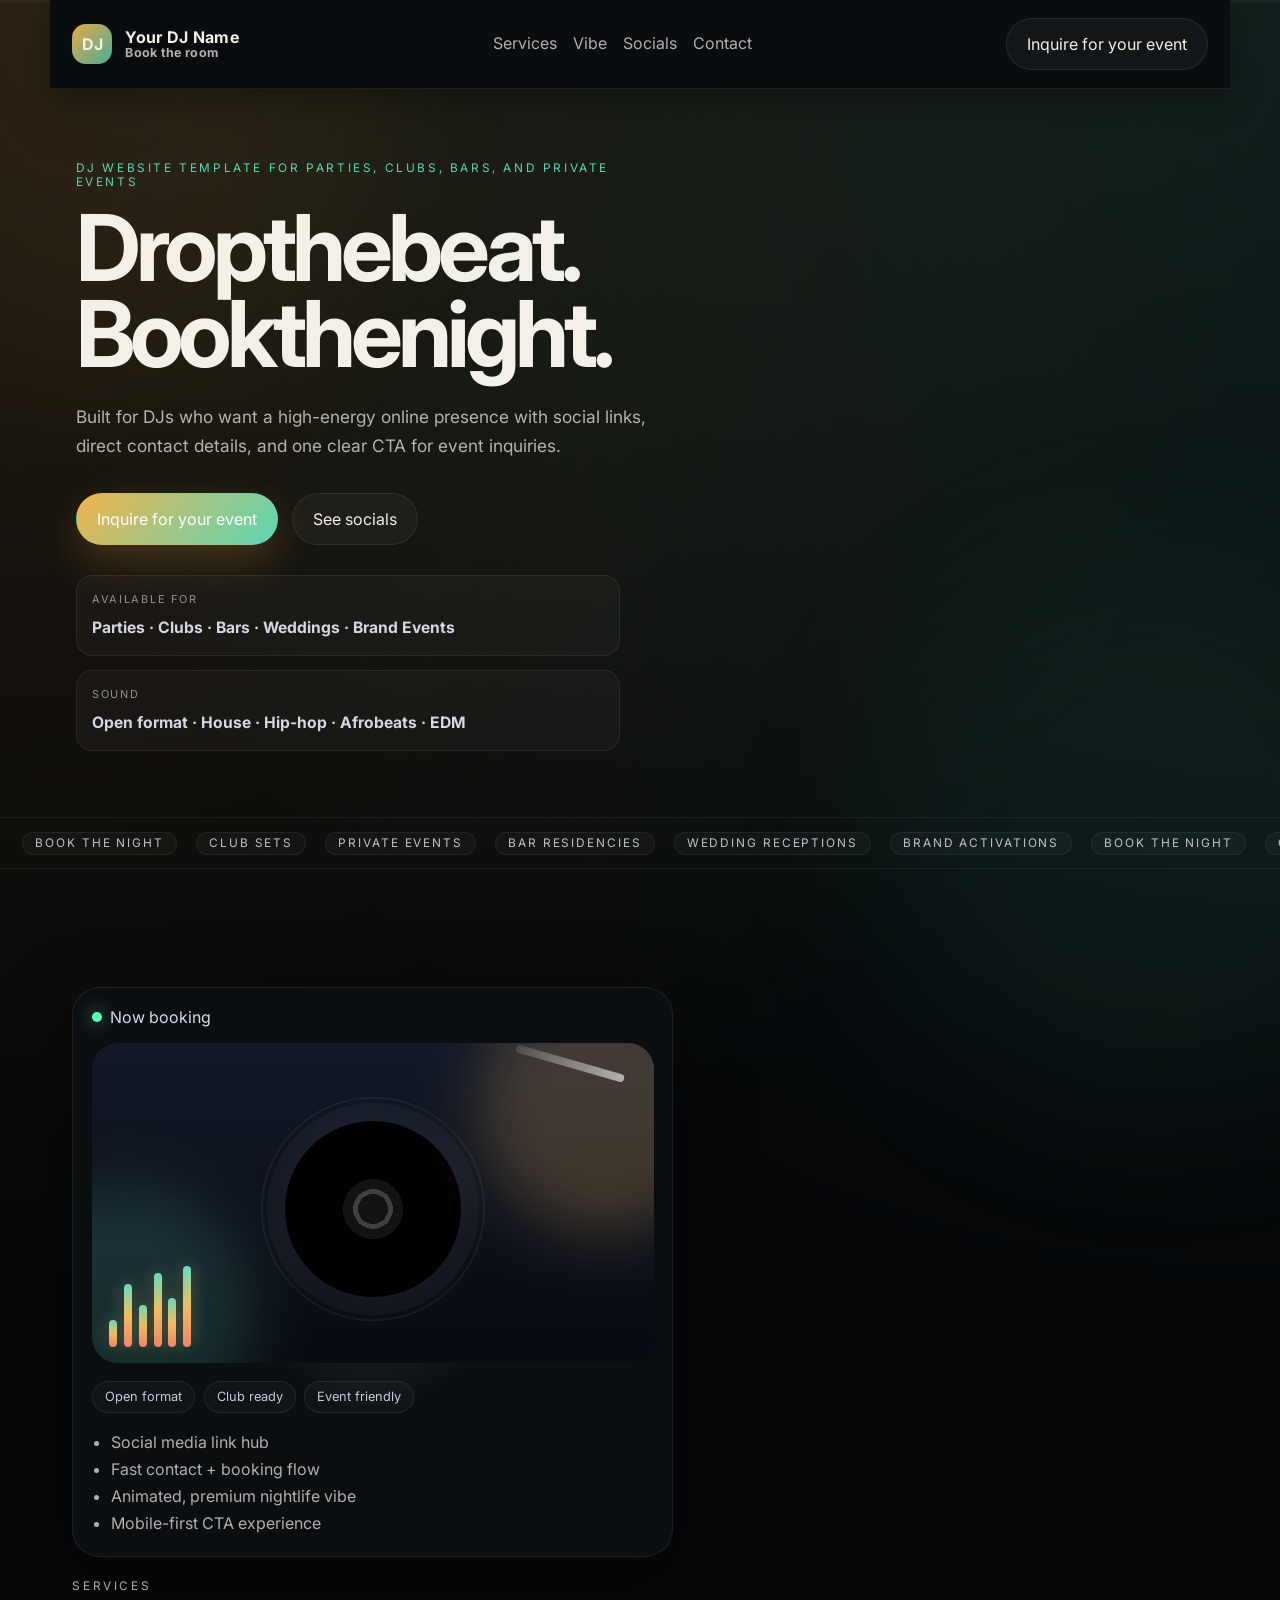
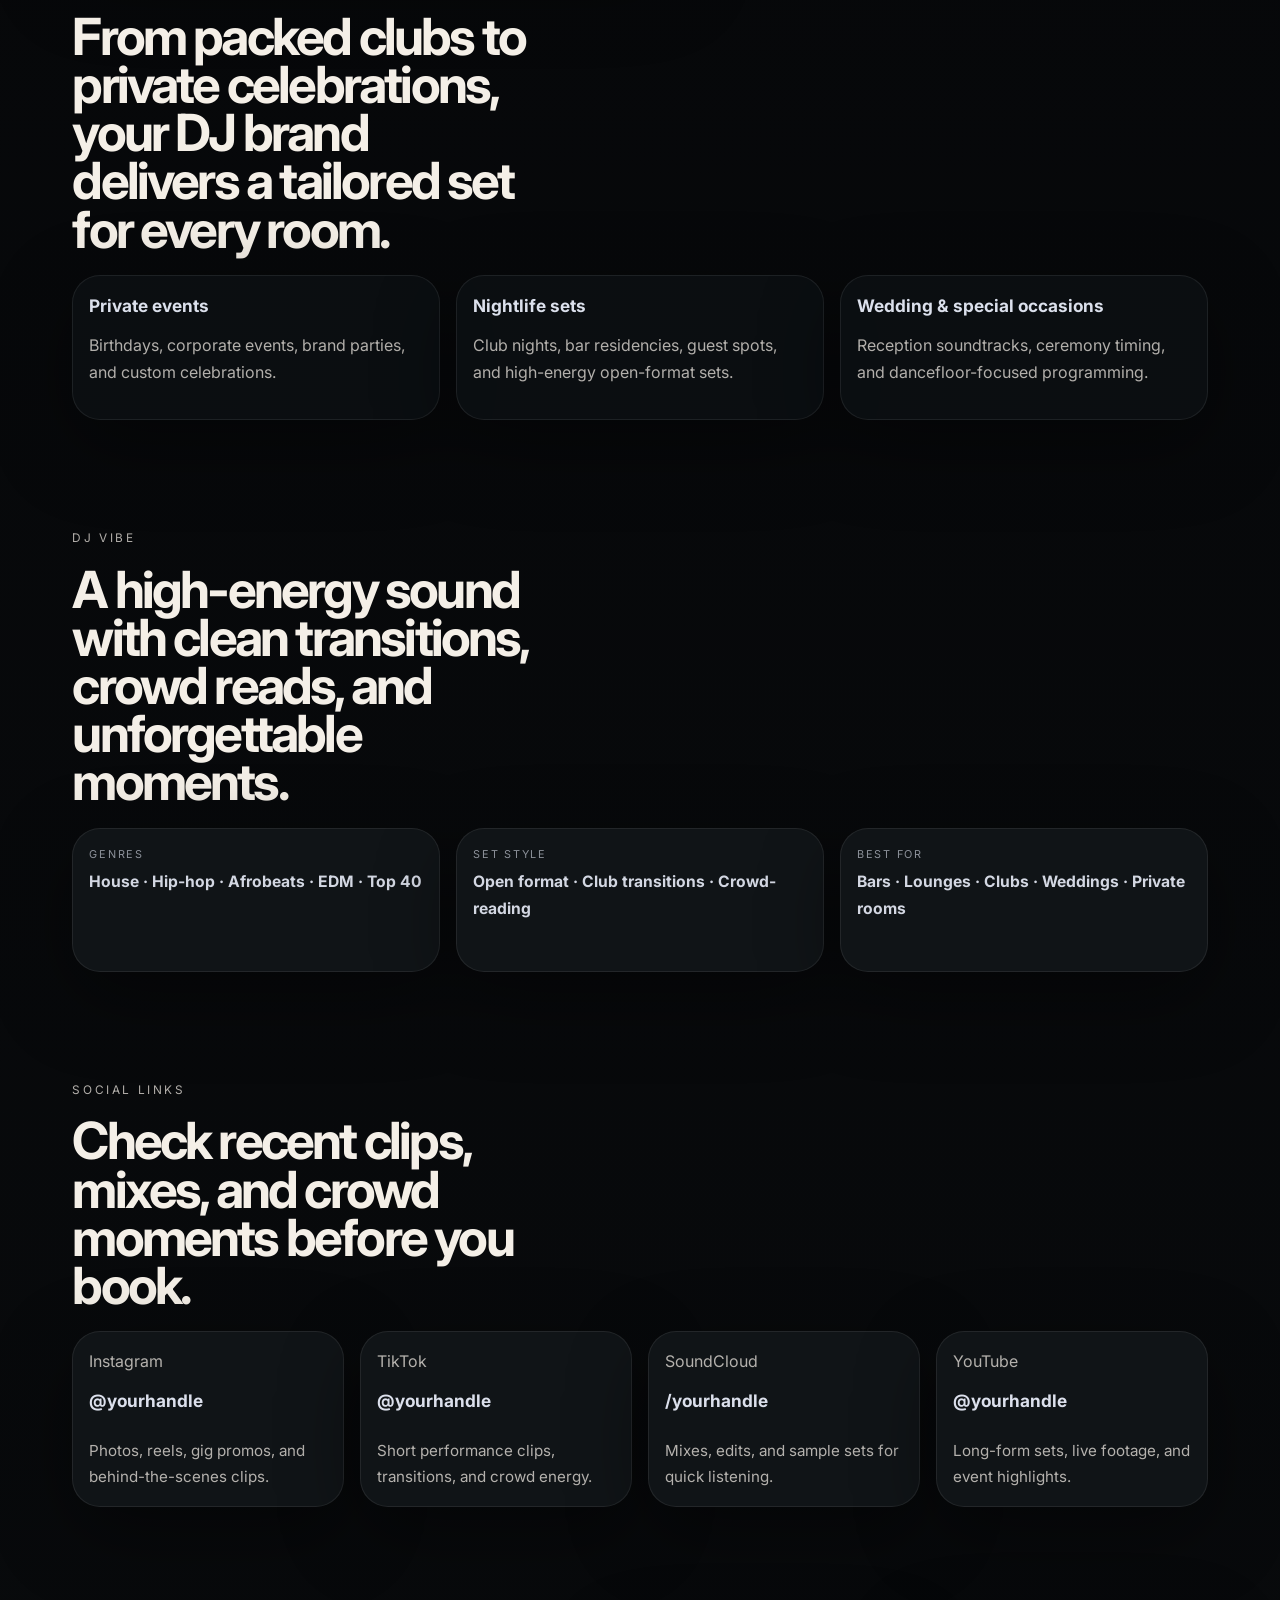
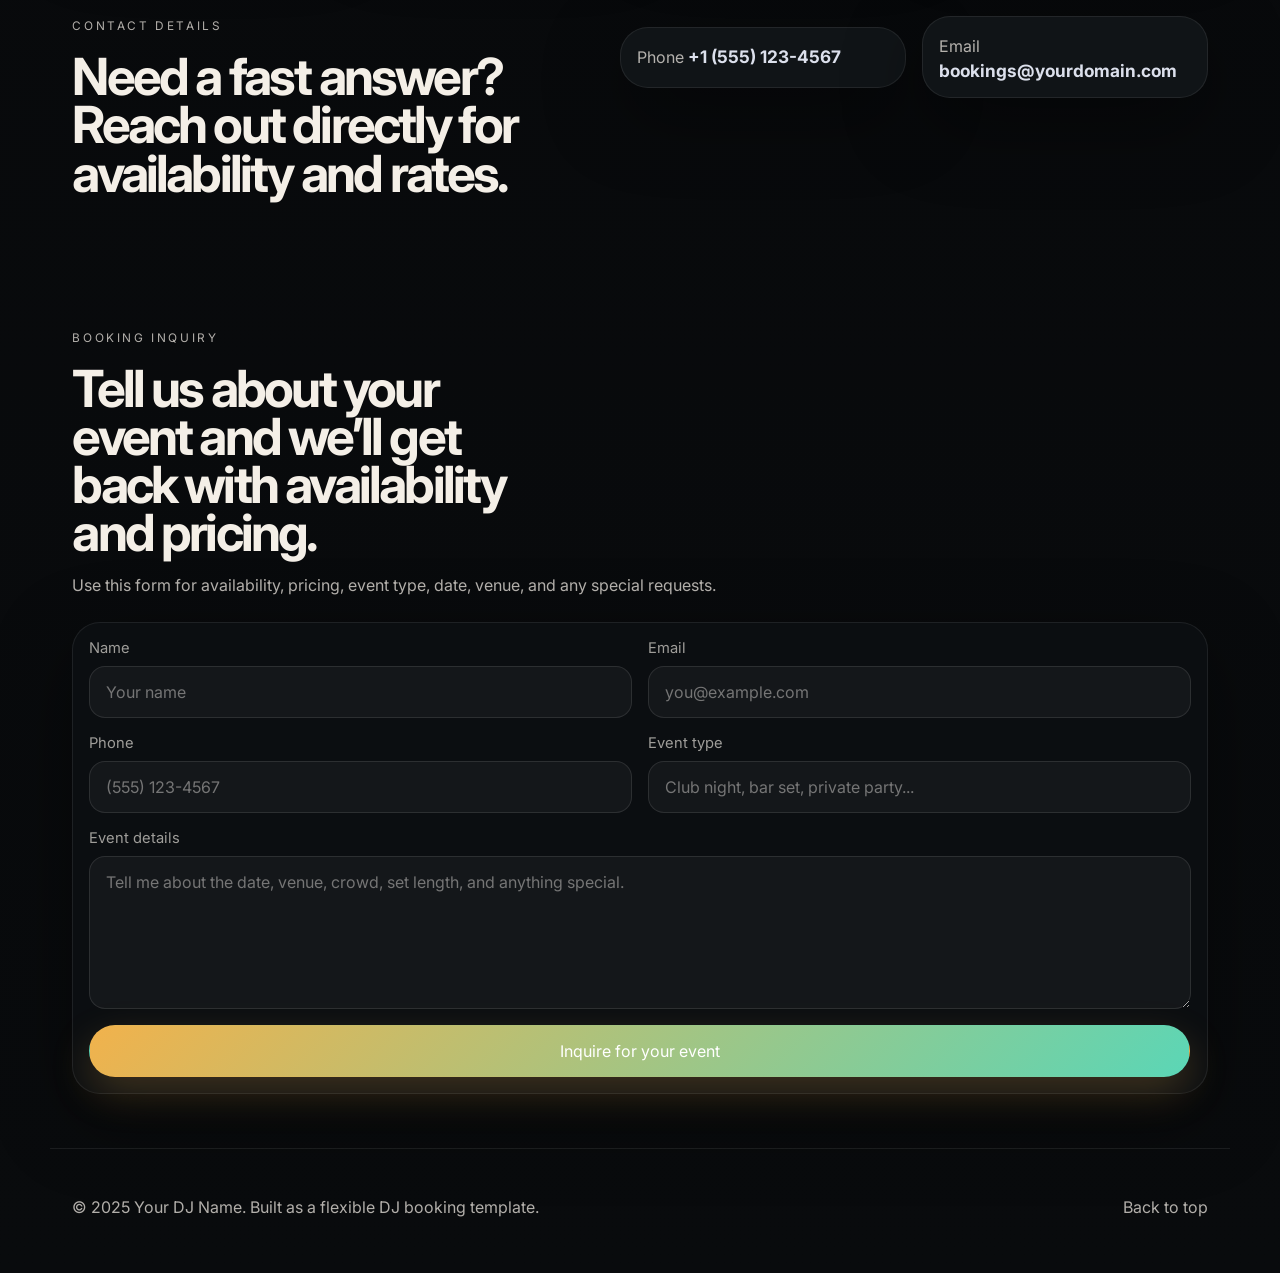
==== commit ccaf87b5: "Revamp DJ template placeholders and branding" ====
--- a/index.html
+++ b/index.html
@@ -33,7 +33,7 @@
       <a class="brand" href="#top" aria-label="DJ booking template home">
         <span class="brand-mark">DJ</span>
         <span class="brand-copy">
-          <strong>Nightwave</strong>
+          <strong>Your DJ Name</strong>
           <span>Book the room</span>
         </span>
       </a>
@@ -129,7 +129,7 @@
       <section class="section reveal" id="services">
         <div class="section-heading">
           <p class="eyebrow">Services</p>
-          <h2>From packed clubs to private celebrations, Nightwave delivers a tailored set for every room.</h2>
+          <h2>From packed clubs to private celebrations, your DJ brand delivers a tailored set for every room.</h2>
         </div>
 
         <div class="grid three-up">
@@ -177,24 +177,24 @@
         </div>
 
         <div class="social-grid">
-          <a class="social-card reveal magnetic" href="https://instagram.com/djnightwave" target="_blank" rel="noreferrer">
+          <a class="social-card reveal magnetic" href="https://instagram.com/yourhandle" target="_blank" rel="noreferrer">
             <span>Instagram</span>
-            <strong>@djnightwave</strong>
+            <strong>@yourhandle</strong>
             <p>Photos, reels, gig promos, and behind-the-scenes clips.</p>
           </a>
-          <a class="social-card reveal magnetic" href="https://tiktok.com/@djnightwave" target="_blank" rel="noreferrer">
+          <a class="social-card reveal magnetic" href="https://tiktok.com/@yourhandle" target="_blank" rel="noreferrer">
             <span>TikTok</span>
-            <strong>@djnightwave</strong>
+            <strong>@yourhandle</strong>
             <p>Short performance clips, transitions, and crowd energy.</p>
           </a>
-          <a class="social-card reveal magnetic" href="https://soundcloud.com/djnightwave" target="_blank" rel="noreferrer">
+          <a class="social-card reveal magnetic" href="https://soundcloud.com/yourhandle" target="_blank" rel="noreferrer">
             <span>SoundCloud</span>
-            <strong>/djnightwave</strong>
+            <strong>/yourhandle</strong>
             <p>Mixes, edits, and sample sets for quick listening.</p>
           </a>
-          <a class="social-card reveal magnetic" href="https://youtube.com/@DJNightwaveLive" target="_blank" rel="noreferrer">
+          <a class="social-card reveal magnetic" href="https://youtube.com/@yourhandle" target="_blank" rel="noreferrer">
             <span>YouTube</span>
-            <strong>@DJNightwaveLive</strong>
+            <strong>@yourhandle</strong>
             <p>Long-form sets, live footage, and event highlights.</p>
           </a>
         </div>
@@ -208,11 +208,11 @@
         <div class="contact-strip">
           <a class="contact-item magnetic" href="tel:+17145551287">
             <span>Phone</span>
-            <strong>+1 (714) 555-1287</strong>
-          </a>
-          <a class="contact-item magnetic" href="mailto:bookings@djnightwave.com">
+            <strong>+1 (555) 123-4567</strong>
+          </a>
+          <a class="contact-item magnetic" href="mailto:bookings@yourdomain.com">
             <span>Email</span>
-            <strong>bookings@djnightwave.com</strong>
+            <strong>bookings@yourdomain.com</strong>
           </a>
         </div>
       </section>
@@ -226,7 +226,7 @@
           </p>
         </div>
 
-        <form class="contact-form" action="https://formspree.io/f/movwllpb" method="POST">
+        <form class="contact-form" action="https://formspree.io/f/your-form-id" method="POST">
           <div class="form-grid">
             <label>
               <span>Name</span>
@@ -255,7 +255,7 @@
     </main>
 
     <footer class="site-footer">
-      <p>© 2025 Nightwave. Built as a flexible DJ booking template.</p>
+      <p>© 2025 Your DJ Name. Built as a flexible DJ booking template.</p>
       <a href="#top">Back to top</a>
     </footer>
 
